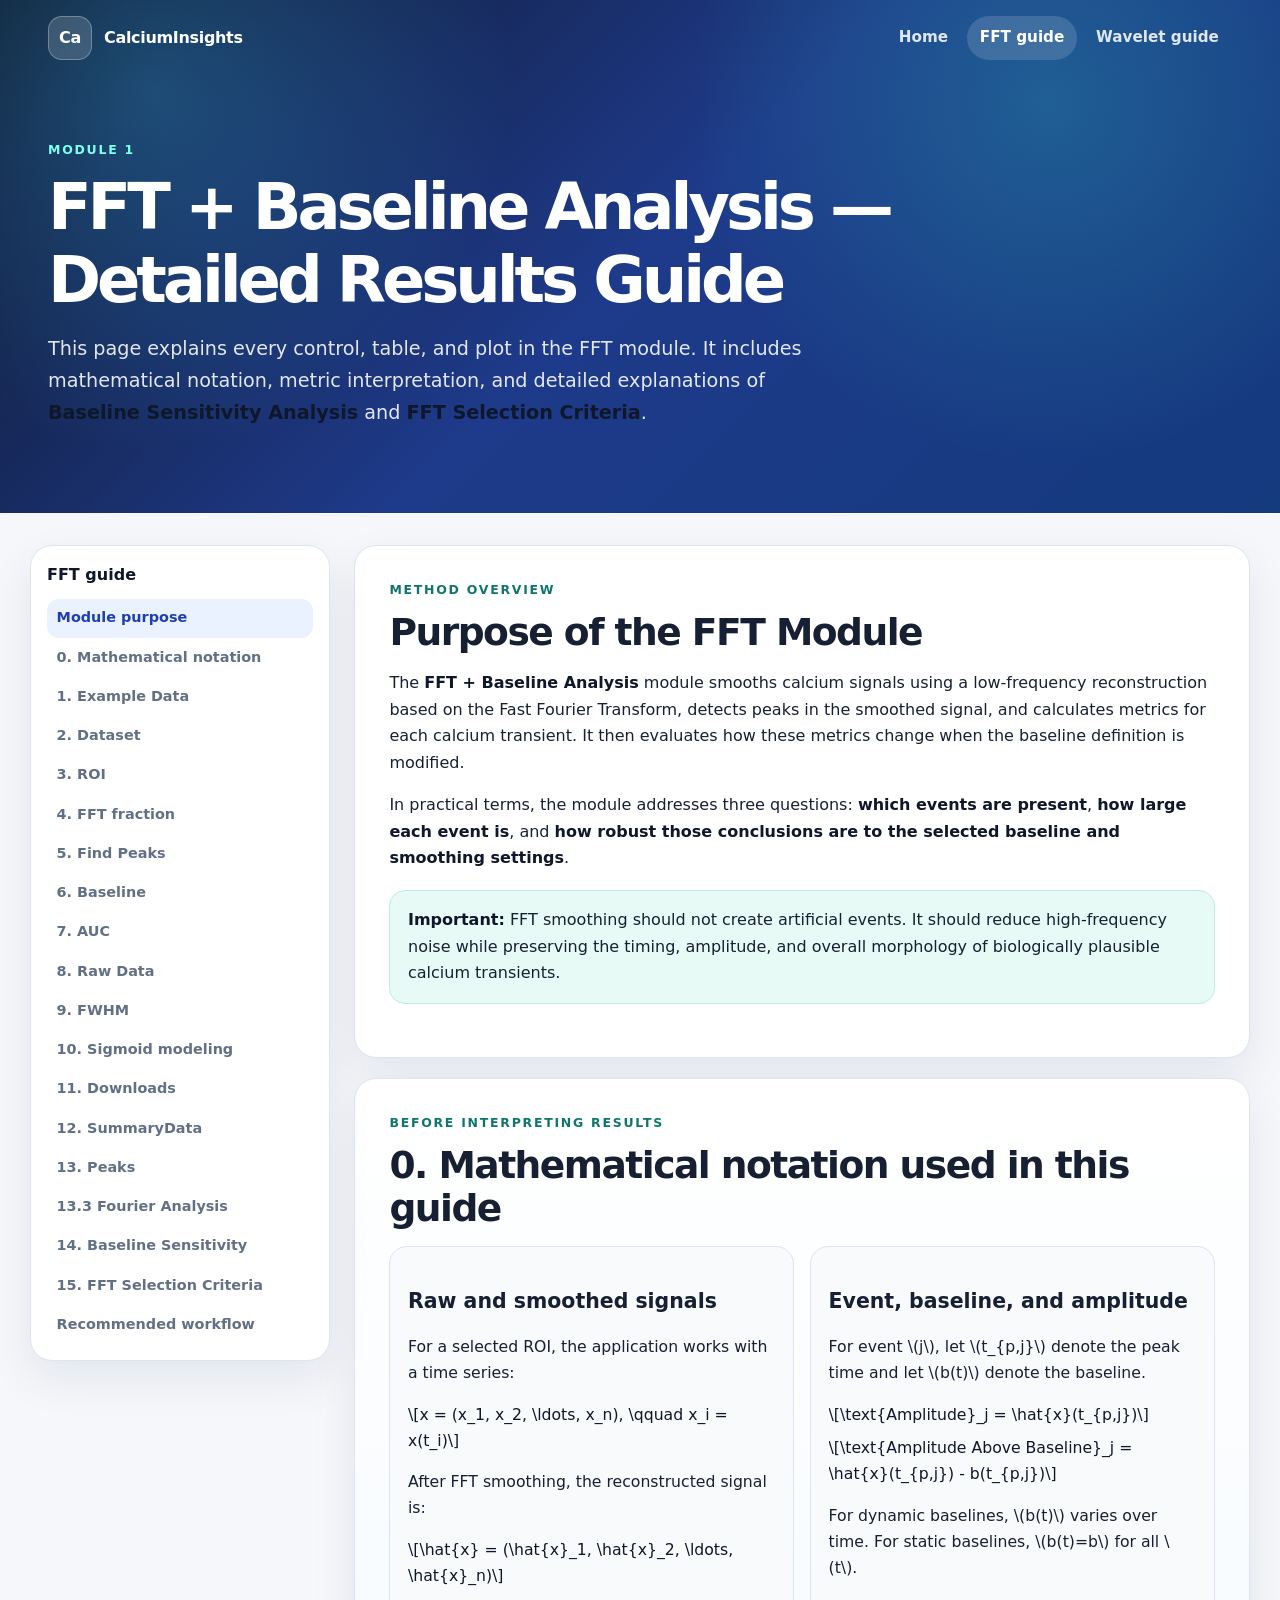
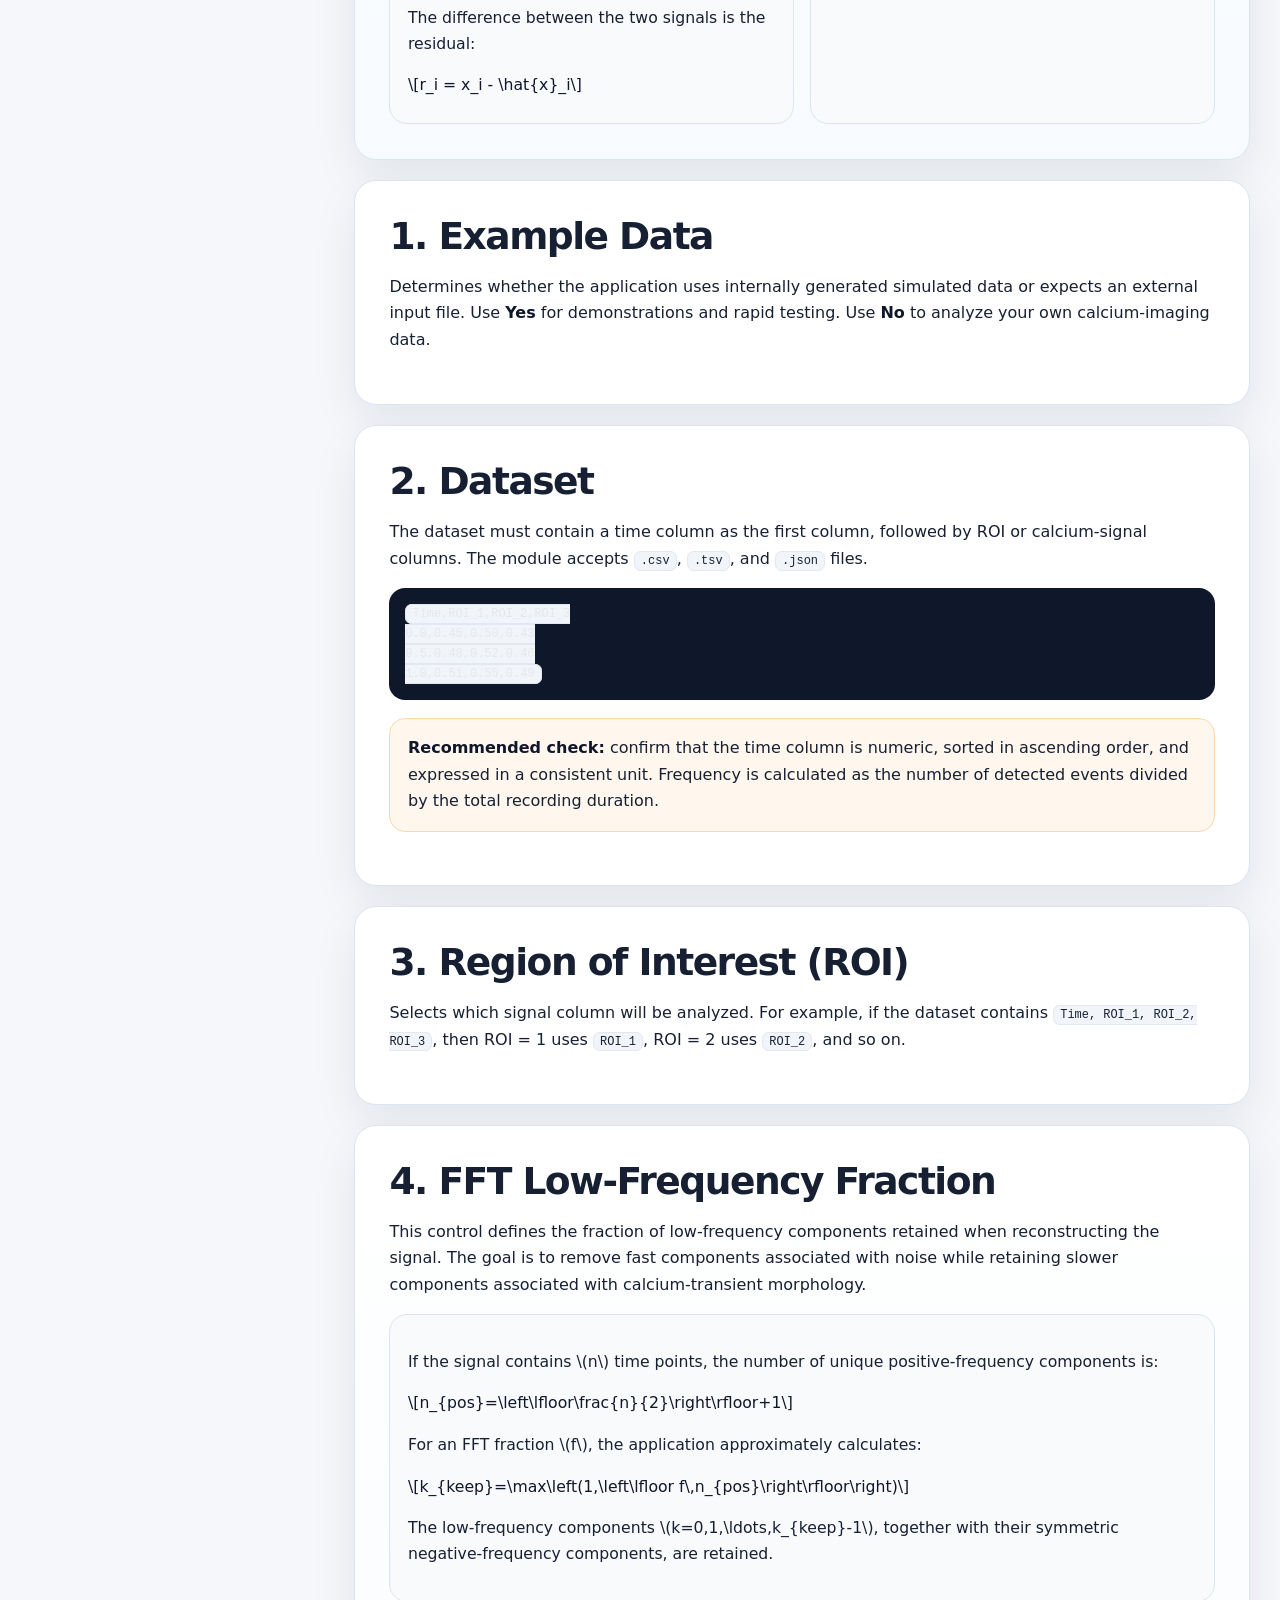
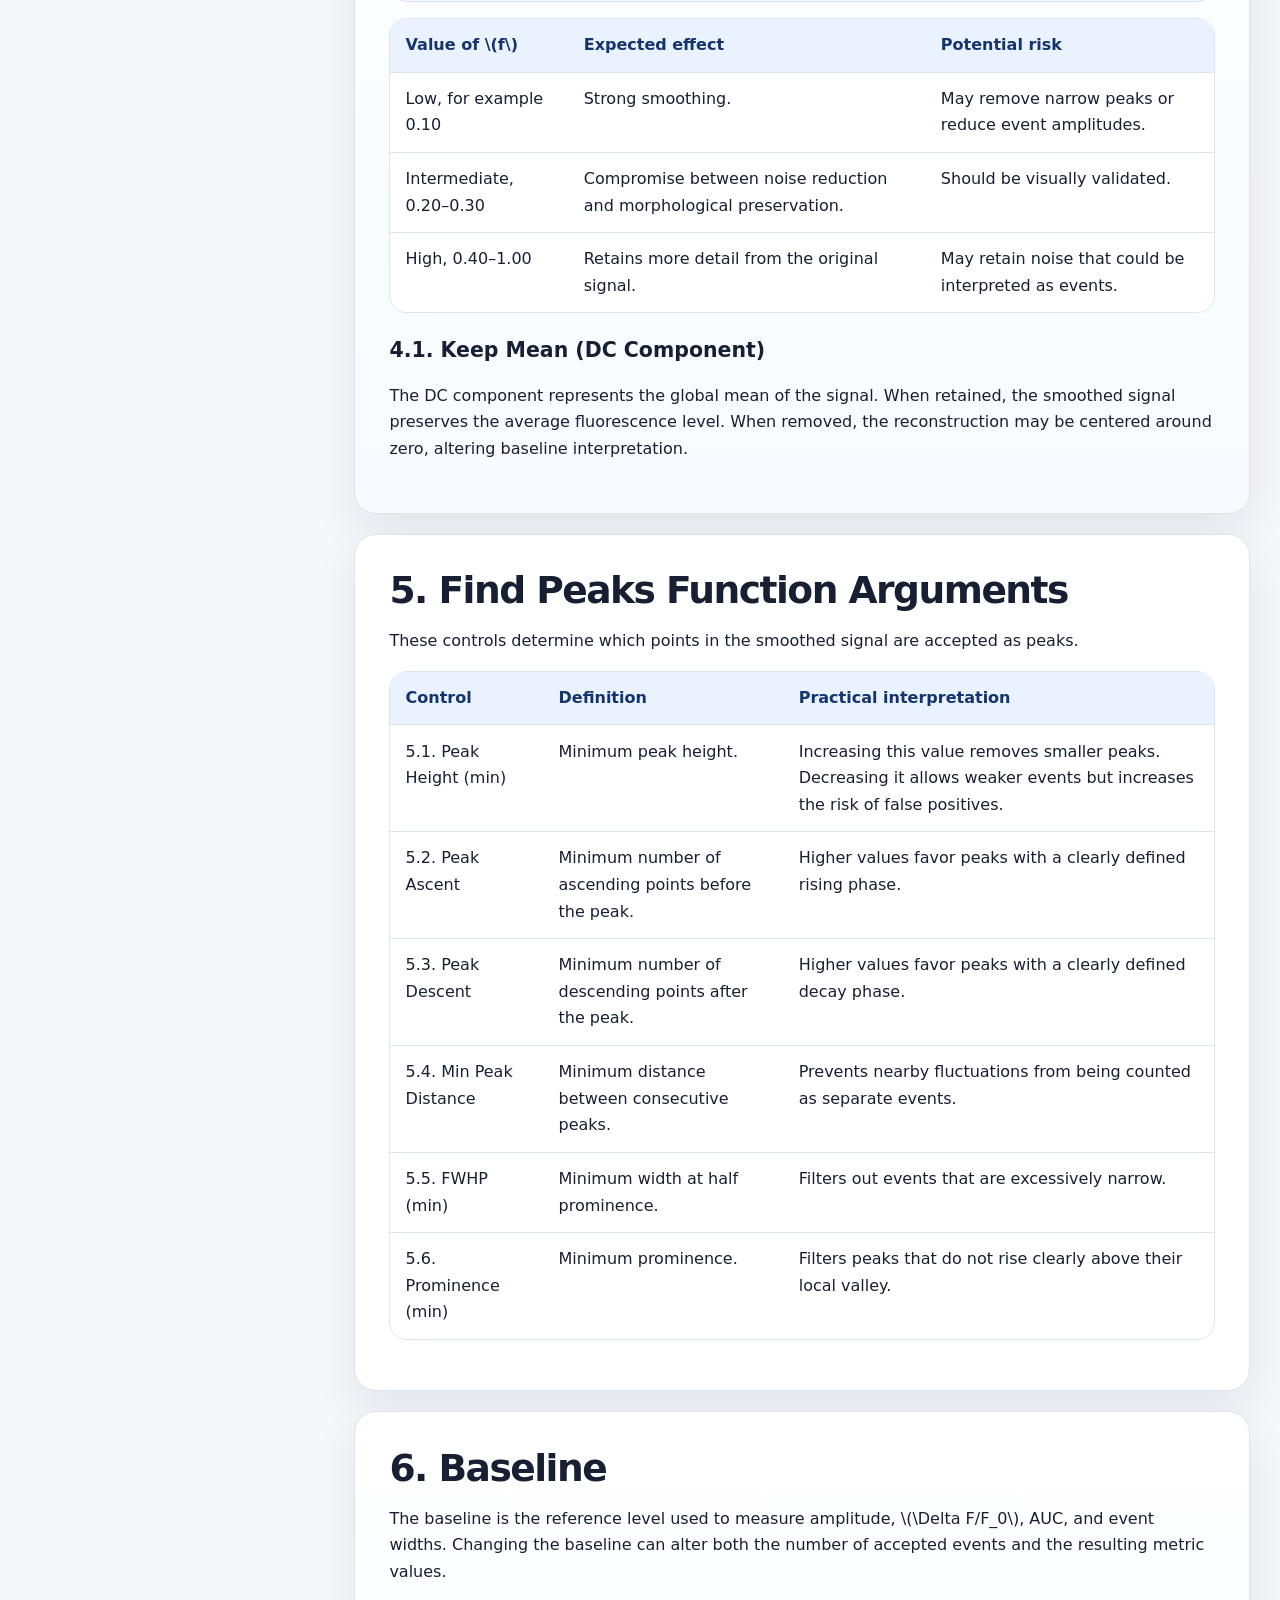
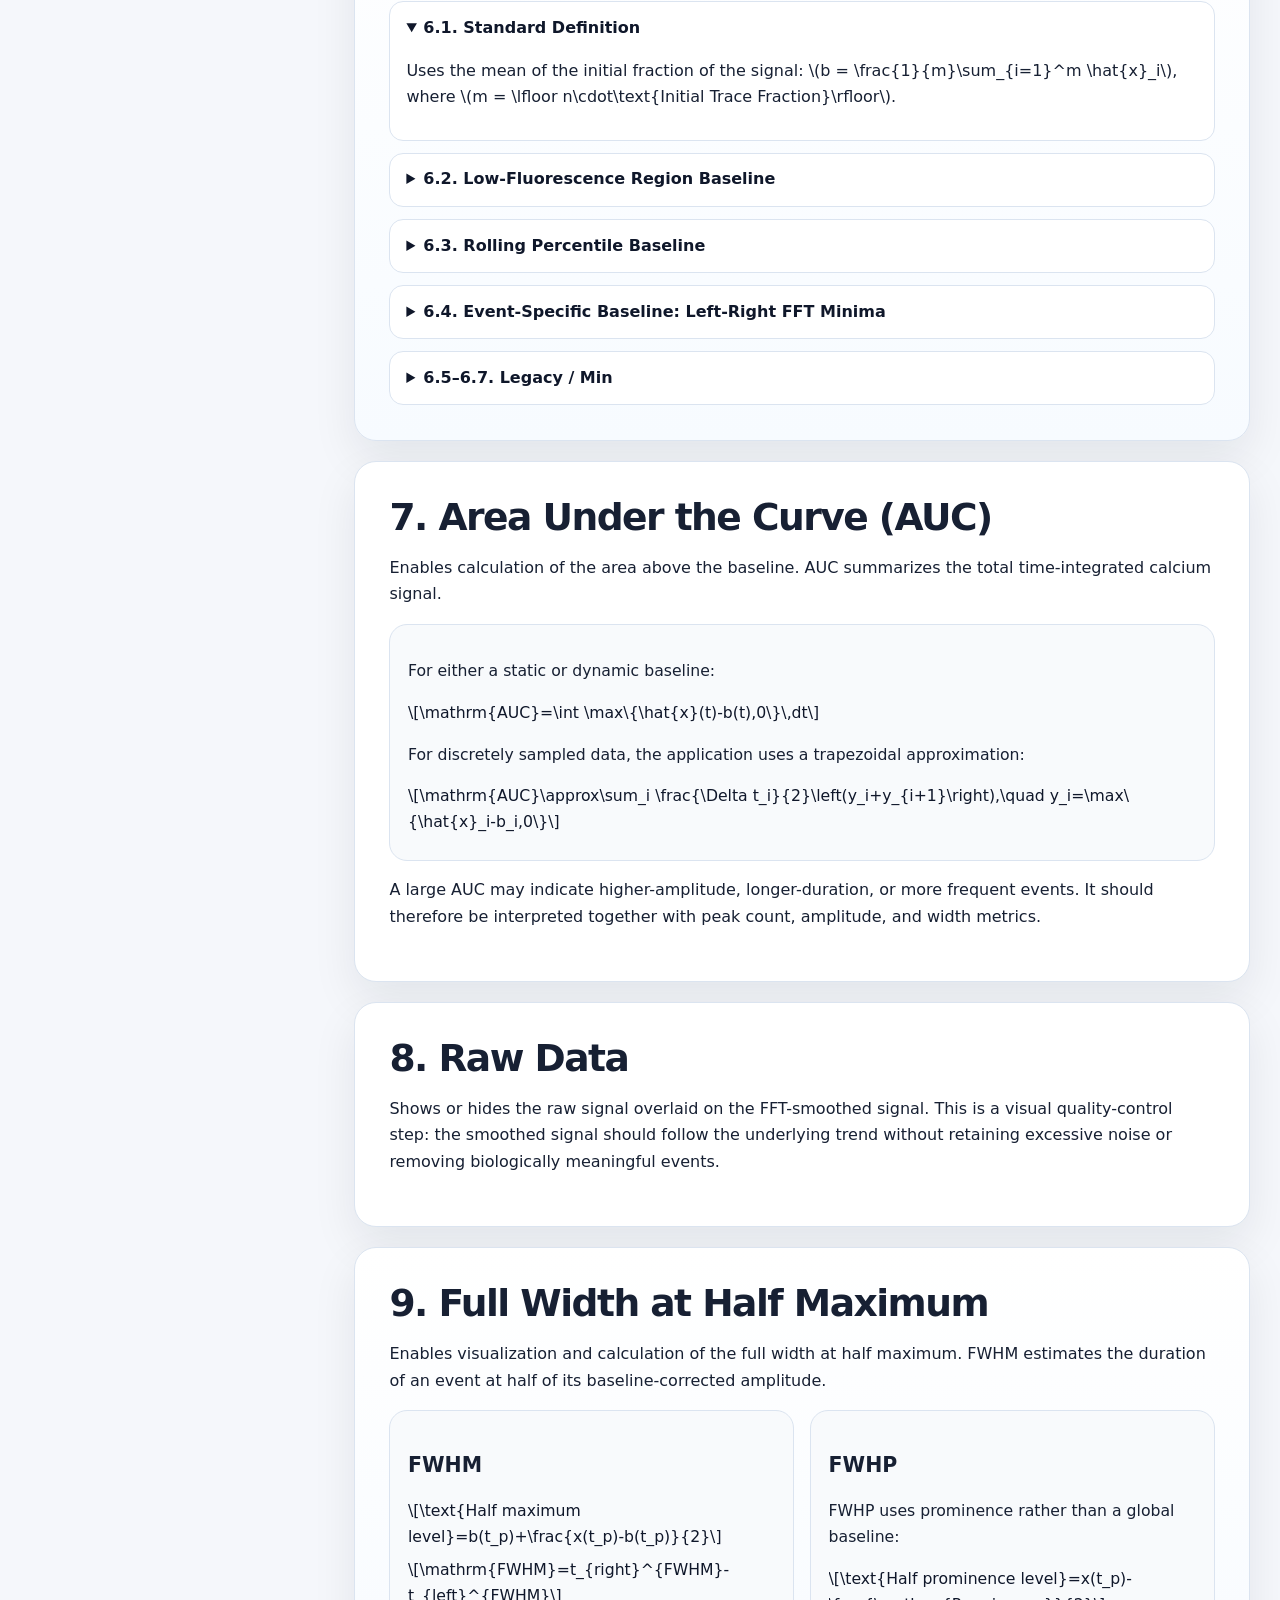
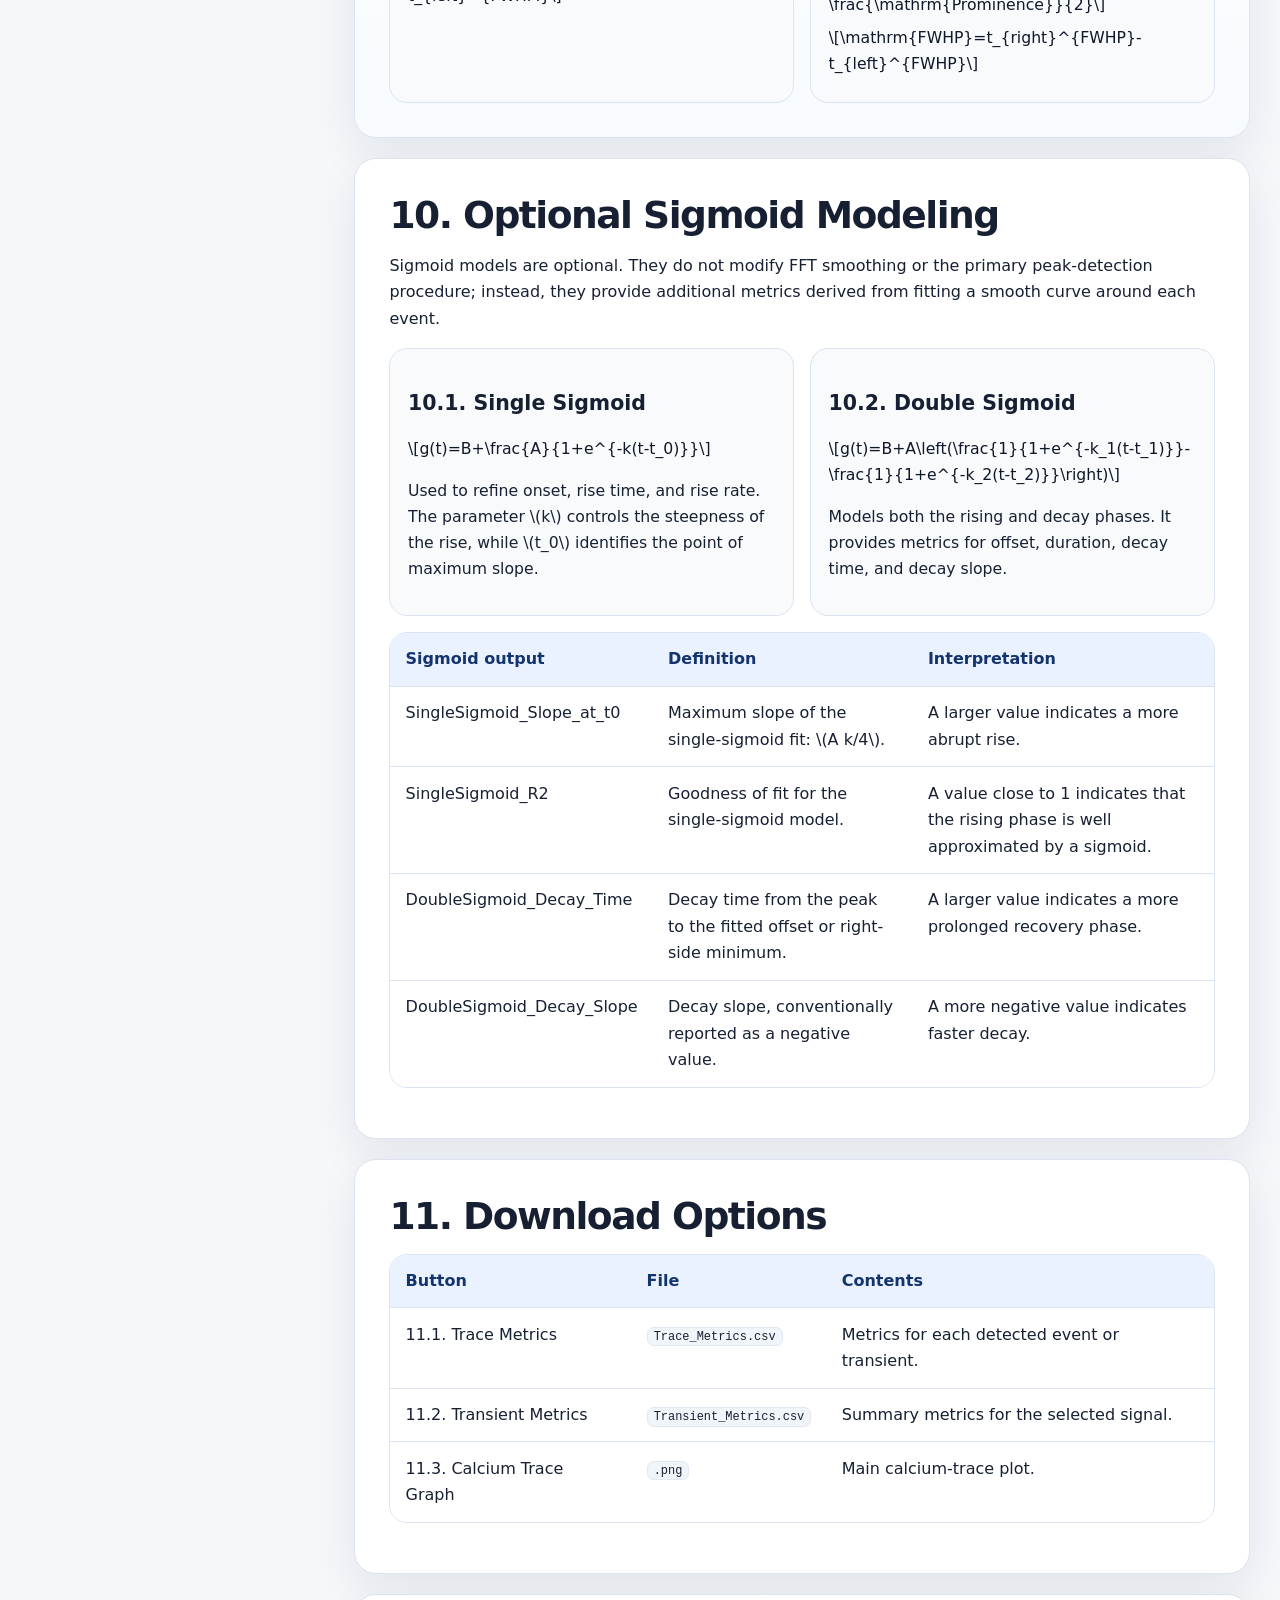
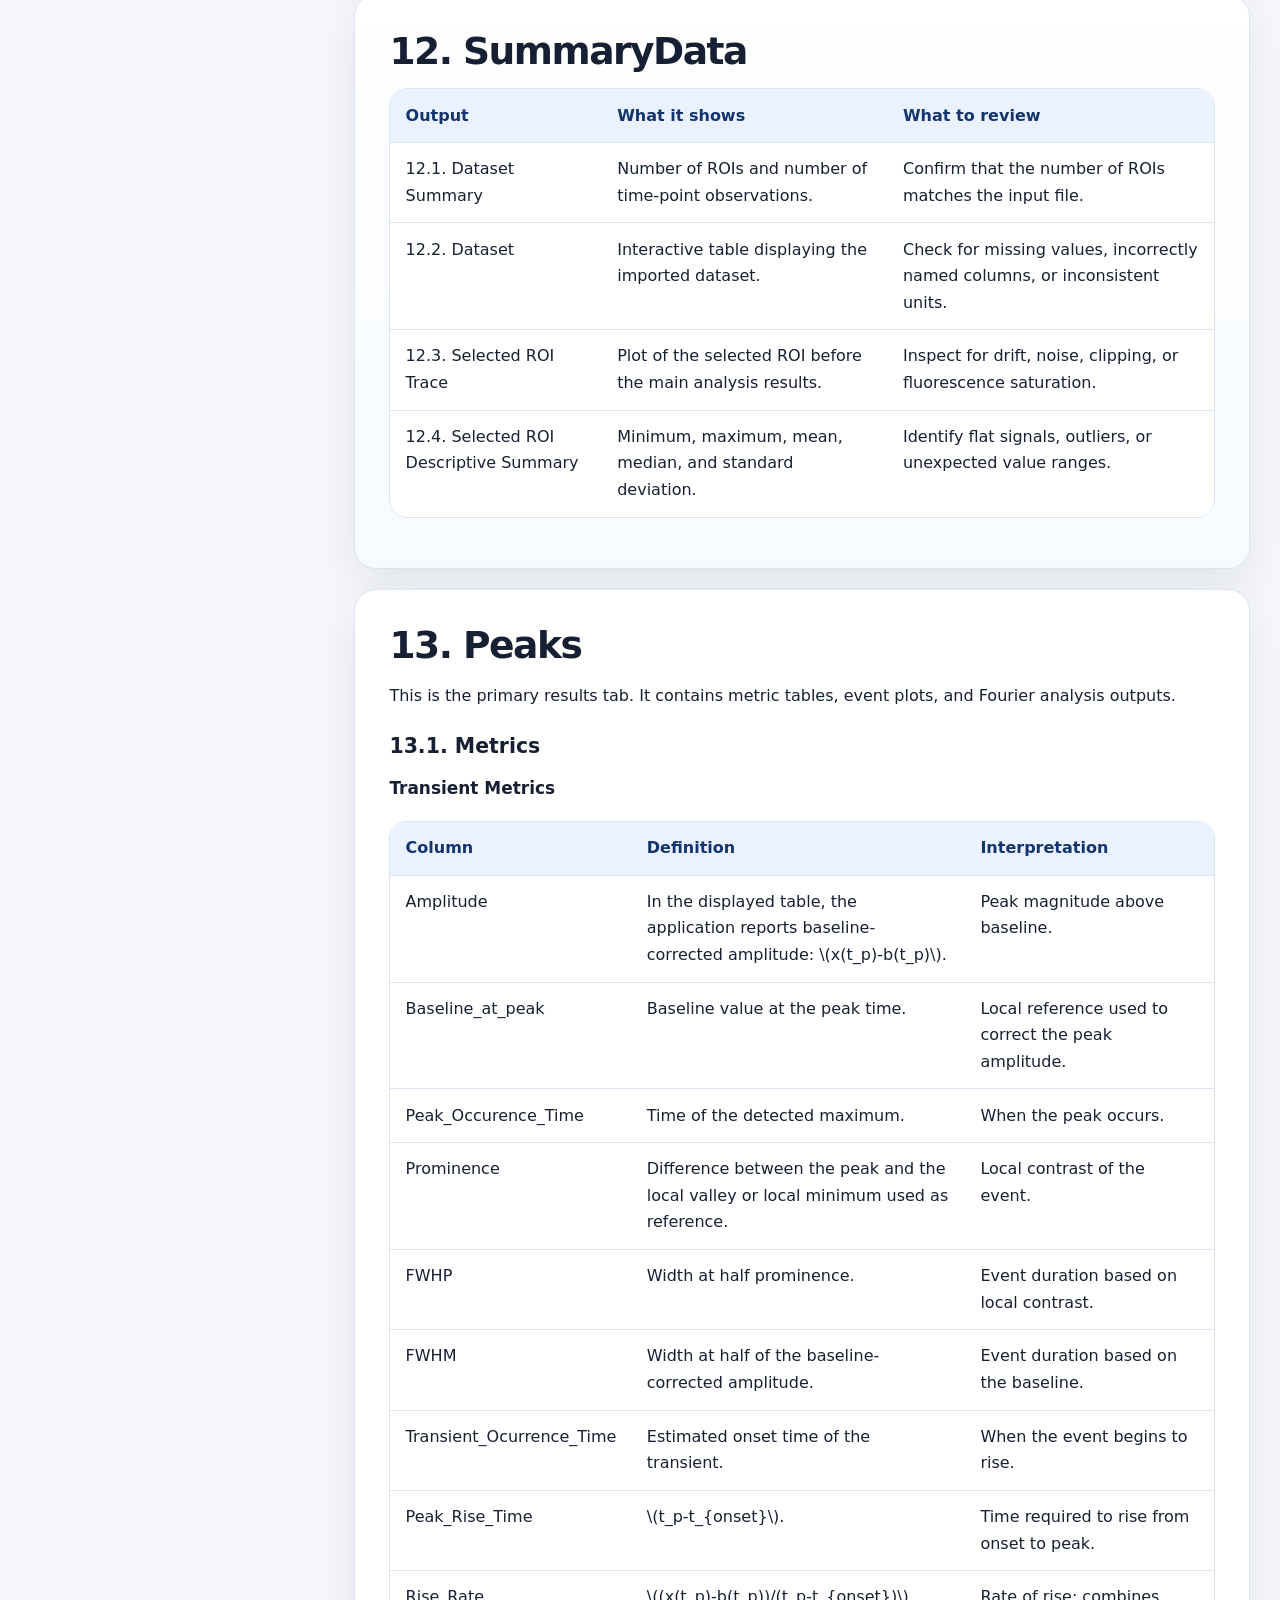
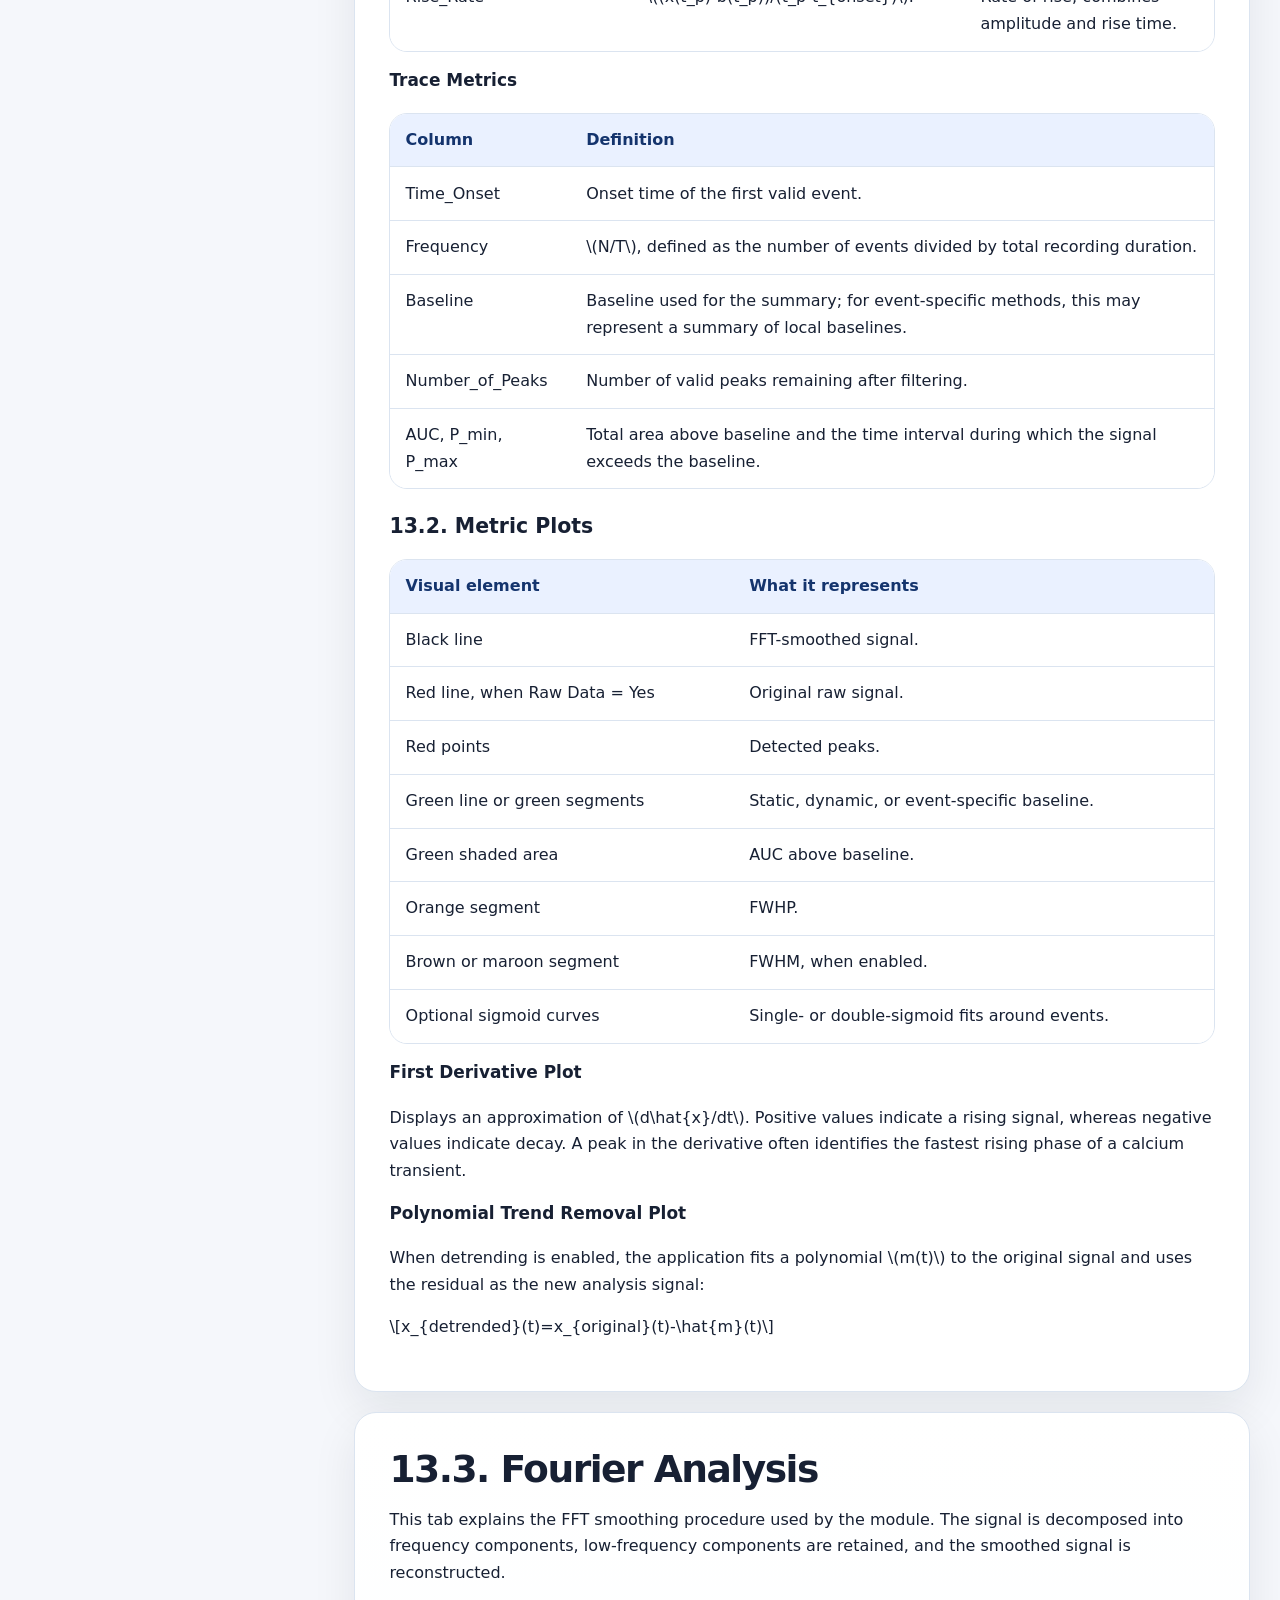
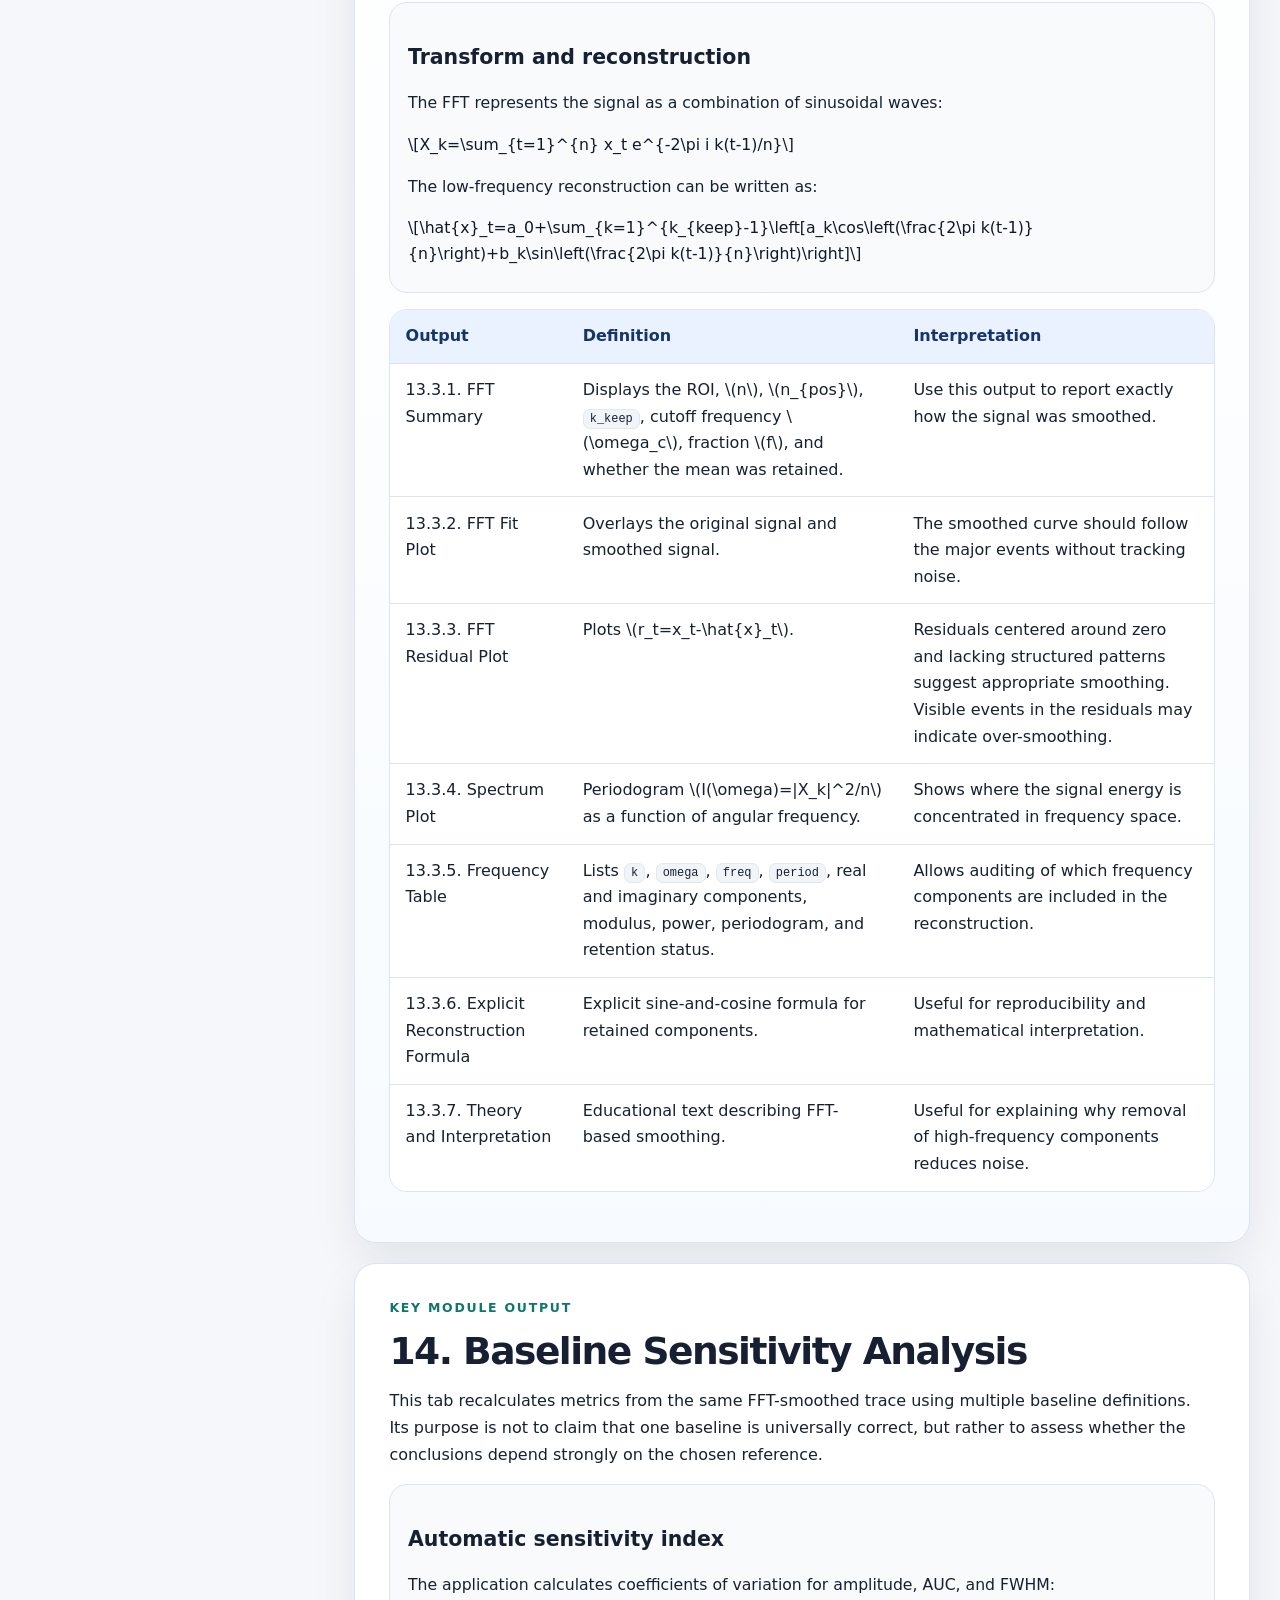
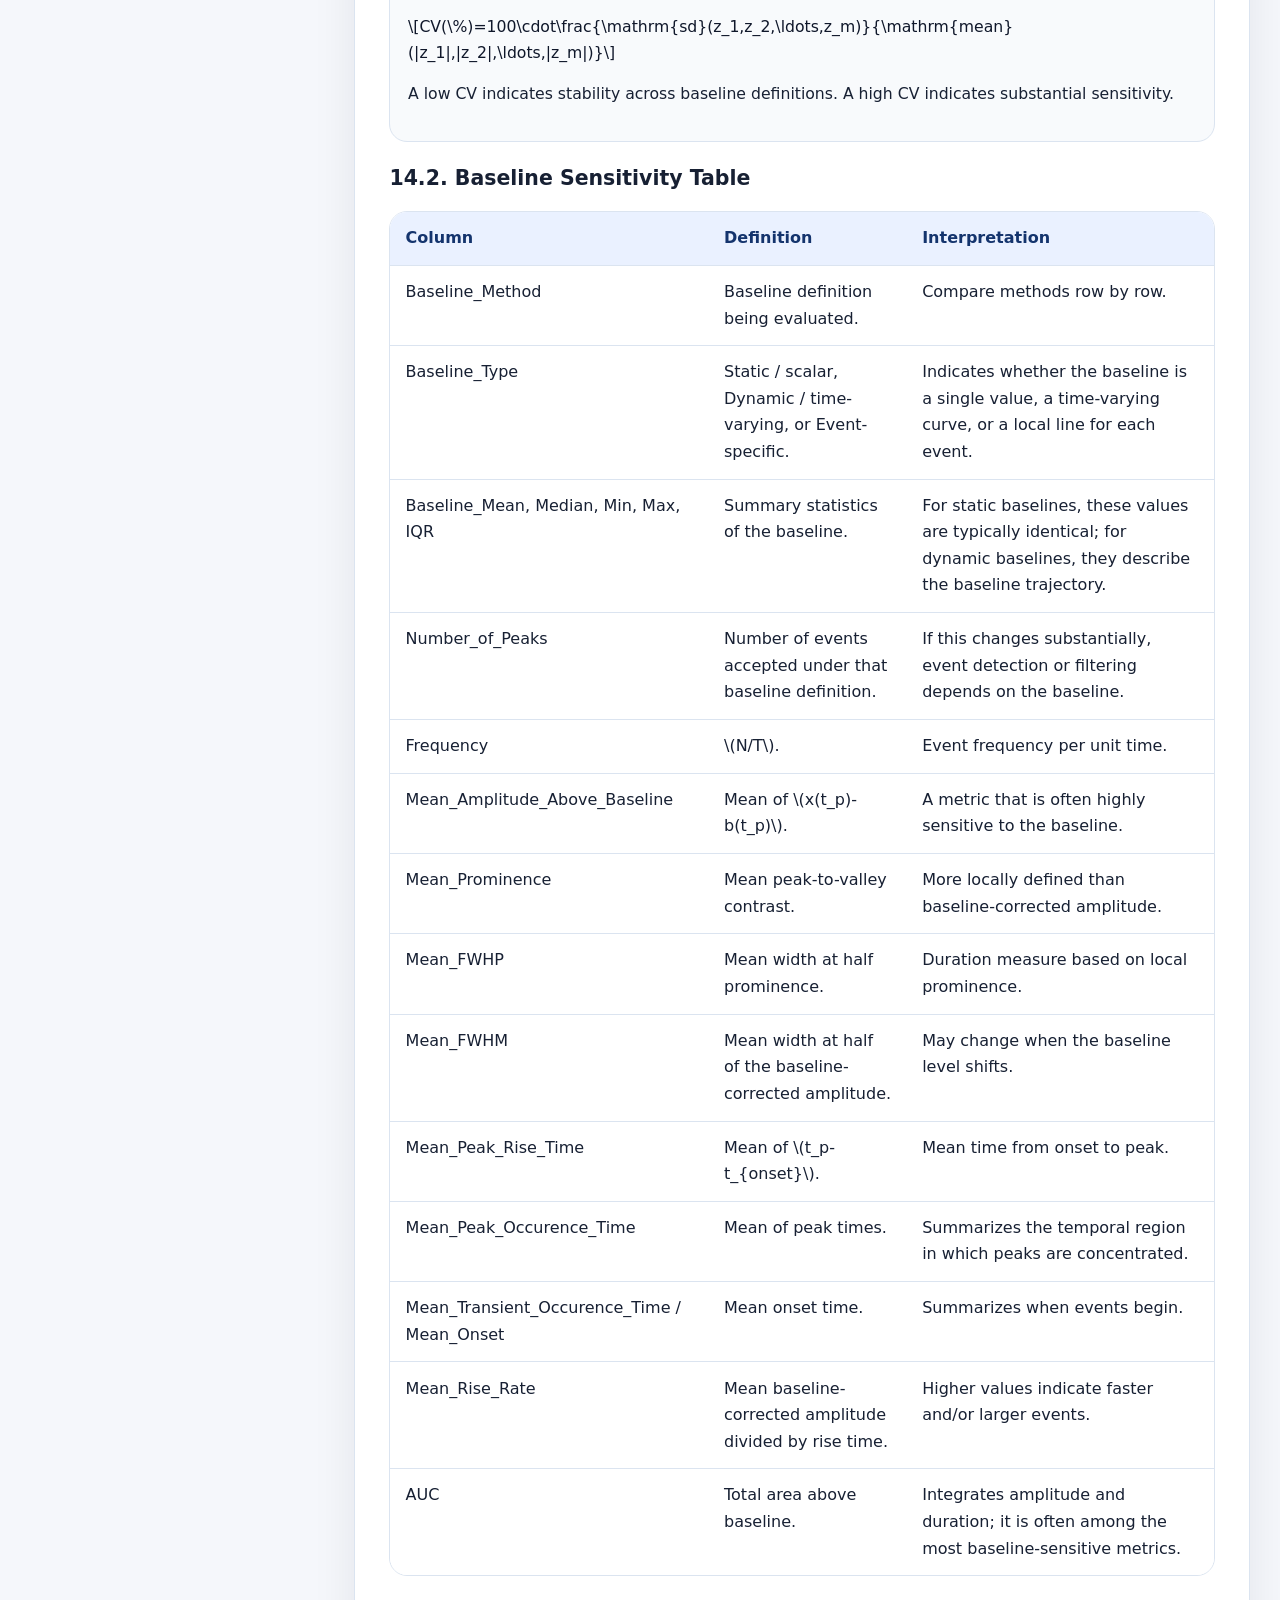
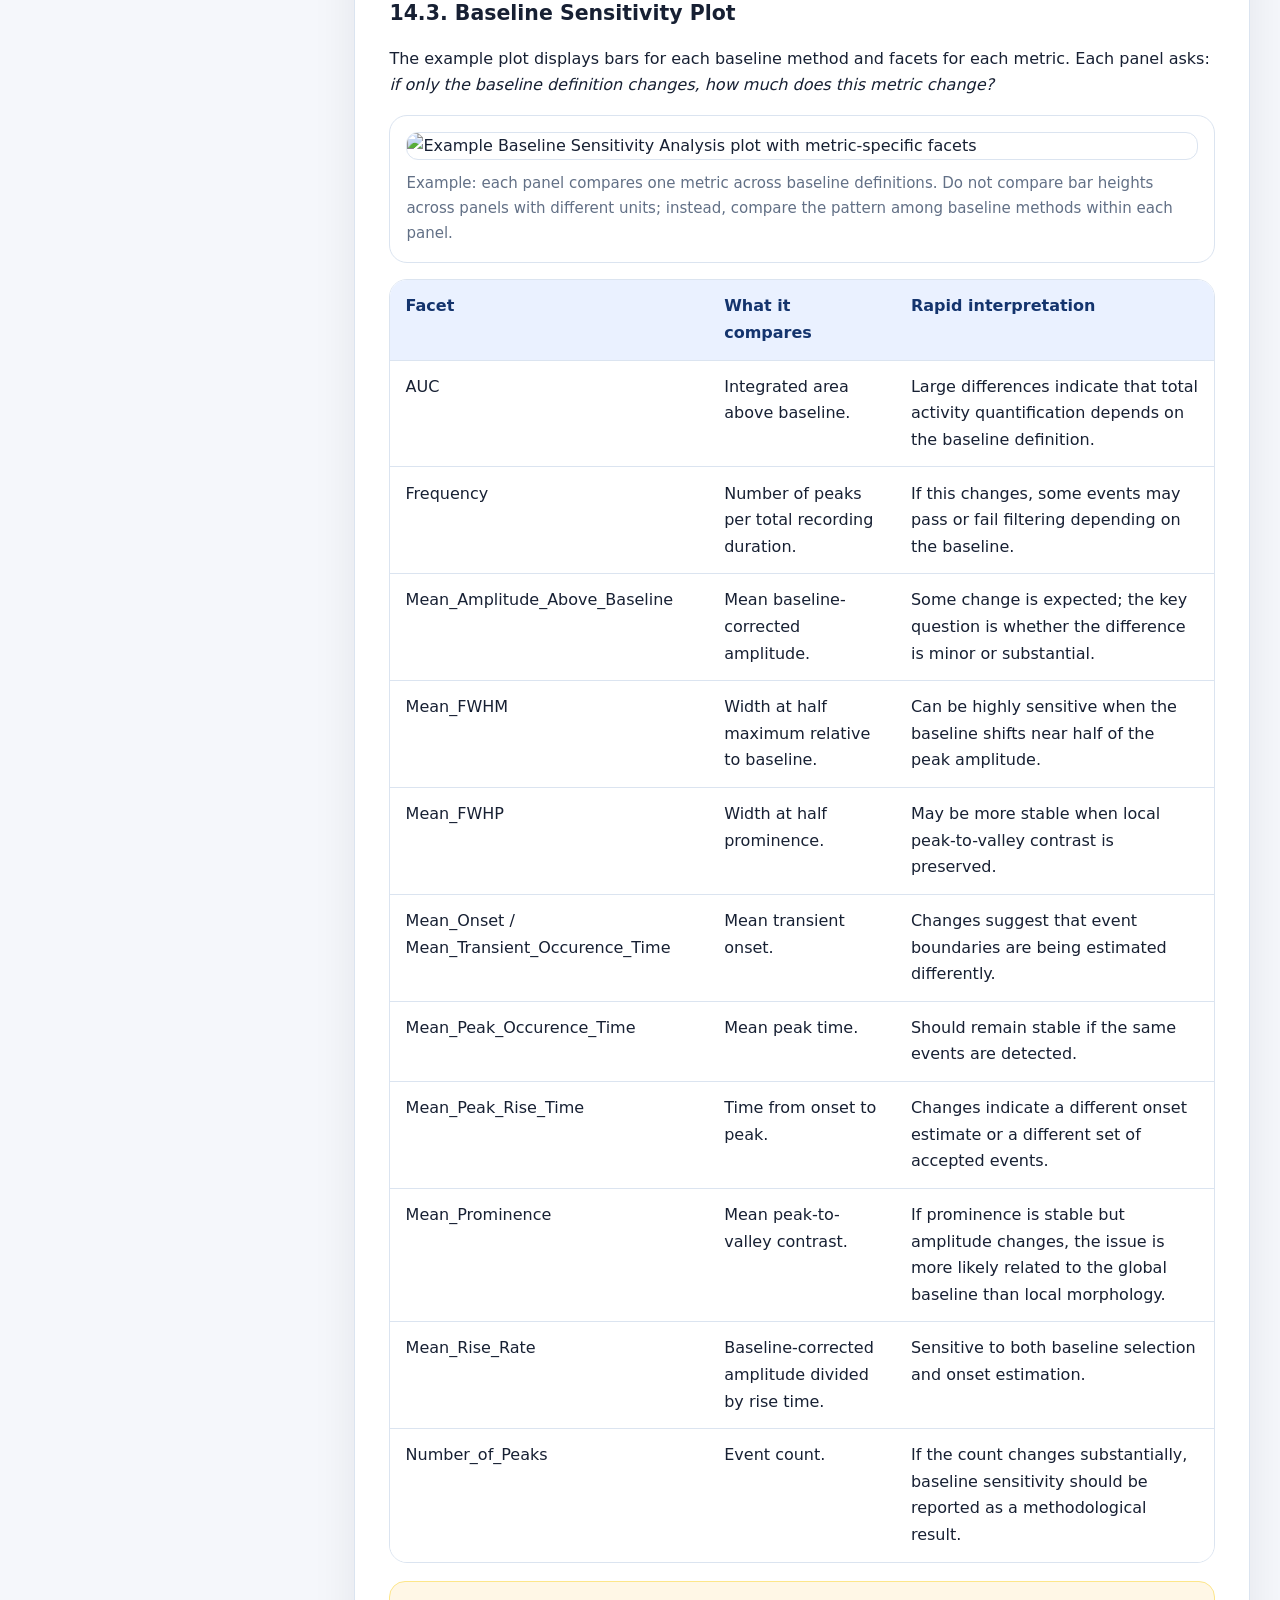
==== fft-guide-english-version.html @ 31cba05d "Add detailed user guides for CalciumInsights: FFT and Wavelet modules - Created index-english-versio" ====
<!DOCTYPE html>
<html lang="en">
<head>
  <meta charset="utf-8" />
  <meta name="viewport" content="width=device-width, initial-scale=1" />
  <title>FFT + Baseline Analysis | CalciumInsights</title>
  <meta name="description" content="Detailed guide to the FFT + Baseline Analysis module in CalciumInsights." />
  <link rel="stylesheet" href="style.css" />
  <script>
    window.MathJax = { tex: { inlineMath: [['\\(', '\\)'], ['$', '$']], displayMath: [['\\[', '\\]']] }, svg: { fontCache: 'global' } };
  </script>
  <script defer src="https://cdn.jsdelivr.net/npm/mathjax@3/es5/tex-svg.js"></script>
</head>
<body>
  <a class="skip-link" href="#main">Skip to content</a>

  <header class="guide-hero">
    <nav class="topbar" aria-label="Main navigation">
      <a class="brand" href="index.html" aria-label="CalciumInsights home">
        <span class="brand-mark">Ca</span>
        <span class="brand-name">CalciumInsights</span>
      </a>
      <button class="nav-toggle" type="button" aria-label="Open navigation" aria-expanded="false">☰</button>
      <ul class="nav-links">
        <li><a href="index.html">Home</a></li>
        <li><a href="fft-guide.html" aria-current="page">FFT guide</a></li>
        <li><a href="wavelet-guide.html">Wavelet guide</a></li>
      </ul>
    </nav>
    <div class="hero-content">
      <p class="eyebrow">Module 1</p>
      <h1>FFT + Baseline Analysis — Detailed Results Guide</h1>
      <p class="lead">
        This page explains every control, table, and plot in the FFT module. It includes mathematical notation, metric interpretation, and detailed explanations of <strong>Baseline Sensitivity Analysis</strong> and <strong>FFT Selection Criteria</strong>.
      </p>
    </div>
  </header>

  <main id="main" class="page-shell">
    <aside class="toc" aria-label="Table of contents">
      <strong>FFT guide</strong>
      <a href="#purpose">Module purpose</a>
      <a href="#notation">0. Mathematical notation</a>
      <a href="#s1">1. Example Data</a>
      <a href="#s2">2. Dataset</a>
      <a href="#s3">3. ROI</a>
      <a href="#s4">4. FFT fraction</a>
      <a href="#s5">5. Find Peaks</a>
      <a href="#s6">6. Baseline</a>
      <a href="#s7">7. AUC</a>
      <a href="#s8">8. Raw Data</a>
      <a href="#s9">9. FWHM</a>
      <a href="#s10">10. Sigmoid modeling</a>
      <a href="#s11">11. Downloads</a>
      <a href="#s12">12. SummaryData</a>
      <a href="#s13">13. Peaks</a>
      <a href="#s133">13.3 Fourier Analysis</a>
      <a href="#s14">14. Baseline Sensitivity</a>
      <a href="#s15">15. FFT Selection Criteria</a>
      <a href="#workflow">Recommended workflow</a>
    </aside>

    <div class="content">
      <section id="purpose" class="section">
        <div class="section-heading">
          <p class="eyebrow">Method overview</p>
          <h2>Purpose of the FFT Module</h2>
        </div>
        <p>
          The <strong>FFT + Baseline Analysis</strong> module smooths calcium signals using a low-frequency reconstruction based on the Fast Fourier Transform, detects peaks in the smoothed signal, and calculates metrics for each calcium transient. It then evaluates how these metrics change when the baseline definition is modified.
        </p>
        <p>
          In practical terms, the module addresses three questions: <strong>which events are present</strong>, <strong>how large each event is</strong>, and <strong>how robust those conclusions are to the selected baseline and smoothing settings</strong>.
        </p>
        <div class="info">
          <strong>Important:</strong> FFT smoothing should not create artificial events. It should reduce high-frequency noise while preserving the timing, amplitude, and overall morphology of biologically plausible calcium transients.
        </div>
      </section>

      <section id="notation" class="section soft">
        <div class="section-heading">
          <p class="eyebrow">Before interpreting results</p>
          <h2>0. Mathematical notation used in this guide</h2>
        </div>
        <div class="cards two">
          <article class="formula-card">
            <h3>Raw and smoothed signals</h3>
            <p>For a selected ROI, the application works with a time series:</p>
            <p class="math">\[x = (x_1, x_2, \ldots, x_n), \qquad x_i = x(t_i)\]</p>
            <p>After FFT smoothing, the reconstructed signal is:</p>
            <p class="math">\[\hat{x} = (\hat{x}_1, \hat{x}_2, \ldots, \hat{x}_n)\]</p>
            <p>The difference between the two signals is the residual:</p>
            <p class="math">\[r_i = x_i - \hat{x}_i\]</p>
          </article>
          <article class="formula-card">
            <h3>Event, baseline, and amplitude</h3>
            <p>For event \(j\), let \(t_{p,j}\) denote the peak time and let \(b(t)\) denote the baseline.</p>
            <p class="math">\[\text{Amplitude}_j = \hat{x}(t_{p,j})\]</p>
            <p class="math">\[\text{Amplitude Above Baseline}_j = \hat{x}(t_{p,j}) - b(t_{p,j})\]</p>
            <p>For dynamic baselines, \(b(t)\) varies over time. For static baselines, \(b(t)=b\) for all \(t\).</p>
          </article>
        </div>
      </section>

      <section id="s1" class="section">
        <h2>1. Example Data</h2>
        <p>
          Determines whether the application uses internally generated simulated data or expects an external input file. Use <strong>Yes</strong> for demonstrations and rapid testing. Use <strong>No</strong> to analyze your own calcium-imaging data.
        </p>
      </section>

      <section id="s2" class="section">
        <h2>2. Dataset</h2>
        <p>
          The dataset must contain a time column as the first column, followed by ROI or calcium-signal columns. The module accepts <code>.csv</code>, <code>.tsv</code>, and <code>.json</code> files.
        </p>
        <pre><code>Time,ROI_1,ROI_2,ROI_3
0.0,0.45,0.50,0.43
0.5,0.48,0.52,0.46
1.0,0.51,0.55,0.49</code></pre>
        <div class="warning">
          <strong>Recommended check:</strong> confirm that the time column is numeric, sorted in ascending order, and expressed in a consistent unit. Frequency is calculated as the number of detected events divided by the total recording duration.
        </div>
      </section>

      <section id="s3" class="section">
        <h2>3. Region of Interest (ROI)</h2>
        <p>
          Selects which signal column will be analyzed. For example, if the dataset contains <code>Time, ROI_1, ROI_2, ROI_3</code>, then ROI = 1 uses <code>ROI_1</code>, ROI = 2 uses <code>ROI_2</code>, and so on.
        </p>
      </section>

      <section id="s4" class="section soft">
        <h2>4. FFT Low-Frequency Fraction</h2>
        <p>
          This control defines the fraction of low-frequency components retained when reconstructing the signal. The goal is to remove fast components associated with noise while retaining slower components associated with calcium-transient morphology.
        </p>
        <div class="formula-card">
          <p>If the signal contains \(n\) time points, the number of unique positive-frequency components is:</p>
          <p class="math">\[n_{pos}=\left\lfloor\frac{n}{2}\right\rfloor+1\]</p>
          <p>For an FFT fraction \(f\), the application approximately calculates:</p>
          <p class="math">\[k_{keep}=\max\left(1,\left\lfloor f\,n_{pos}\right\rfloor\right)\]</p>
          <p>The low-frequency components \(k=0,1,\ldots,k_{keep}-1\), together with their symmetric negative-frequency components, are retained.</p>
        </div>
        <div class="table-wrap small-table">
          <table>
            <thead><tr><th>Value of \(f\)</th><th>Expected effect</th><th>Potential risk</th></tr></thead>
            <tbody>
              <tr><td>Low, for example 0.10</td><td>Strong smoothing.</td><td>May remove narrow peaks or reduce event amplitudes.</td></tr>
              <tr><td>Intermediate, 0.20–0.30</td><td>Compromise between noise reduction and morphological preservation.</td><td>Should be visually validated.</td></tr>
              <tr><td>High, 0.40–1.00</td><td>Retains more detail from the original signal.</td><td>May retain noise that could be interpreted as events.</td></tr>
            </tbody>
          </table>
        </div>
        <h3>4.1. Keep Mean (DC Component)</h3>
        <p>
          The DC component represents the global mean of the signal. When retained, the smoothed signal preserves the average fluorescence level. When removed, the reconstruction may be centered around zero, altering baseline interpretation.
        </p>
      </section>

      <section id="s5" class="section">
        <h2>5. Find Peaks Function Arguments</h2>
        <p>These controls determine which points in the smoothed signal are accepted as peaks.</p>
        <div class="table-wrap">
          <table>
            <thead><tr><th>Control</th><th>Definition</th><th>Practical interpretation</th></tr></thead>
            <tbody>
              <tr><td>5.1. Peak Height (min)</td><td>Minimum peak height.</td><td>Increasing this value removes smaller peaks. Decreasing it allows weaker events but increases the risk of false positives.</td></tr>
              <tr><td>5.2. Peak Ascent</td><td>Minimum number of ascending points before the peak.</td><td>Higher values favor peaks with a clearly defined rising phase.</td></tr>
              <tr><td>5.3. Peak Descent</td><td>Minimum number of descending points after the peak.</td><td>Higher values favor peaks with a clearly defined decay phase.</td></tr>
              <tr><td>5.4. Min Peak Distance</td><td>Minimum distance between consecutive peaks.</td><td>Prevents nearby fluctuations from being counted as separate events.</td></tr>
              <tr><td>5.5. FWHP (min)</td><td>Minimum width at half prominence.</td><td>Filters out events that are excessively narrow.</td></tr>
              <tr><td>5.6. Prominence (min)</td><td>Minimum prominence.</td><td>Filters peaks that do not rise clearly above their local valley.</td></tr>
            </tbody>
          </table>
        </div>
      </section>

      <section id="s6" class="section soft">
        <h2>6. Baseline</h2>
        <p>
          The baseline is the reference level used to measure amplitude, \(\Delta F/F_0\), AUC, and event widths. Changing the baseline can alter both the number of accepted events and the resulting metric values.
        </p>
        <div class="details-grid">
          <details open><summary>6.1. Standard Definition</summary><p>Uses the mean of the initial fraction of the signal: \(b = \frac{1}{m}\sum_{i=1}^m \hat{x}_i\), where \(m = \lfloor n\cdot\text{Initial Trace Fraction}\rfloor\).</p></details>
          <details><summary>6.2. Low-Fluorescence Region Baseline</summary><p>Sorts the signal values and calculates the baseline from the lower fraction of the distribution. This is useful for approximating a resting level when a stable initial interval is not available.</p></details>
          <details><summary>6.3. Rolling Percentile Baseline</summary><p>For each time point \(t\), a local window is defined and a low percentile is calculated. This produces a dynamic baseline \(b(t)\), which is useful when the signal exhibits slow drift.</p></details>
          <details><summary>6.4. Event-Specific Baseline: Left-Right FFT Minima</summary><p>For each event, the application identifies one local minimum before the peak and one after the peak in the smoothed signal. The line connecting these minima defines a local baseline for that event.</p></details>
          <details><summary>6.5–6.7. Legacy / Min</summary><p><code>Median signal</code>, <code>Mean signal</code>, and <code>Min</code> are simple global reference values. They are useful for comparison but may be sensitive to transients, noise, or baseline drift.</p></details>
        </div>
      </section>

      <section id="s7" class="section">
        <h2>7. Area Under the Curve (AUC)</h2>
        <p>
          Enables calculation of the area above the baseline. AUC summarizes the total time-integrated calcium signal.
        </p>
        <div class="formula-card">
          <p>For either a static or dynamic baseline:</p>
          <p class="math">\[\mathrm{AUC}=\int \max\{\hat{x}(t)-b(t),0\}\,dt\]</p>
          <p>For discretely sampled data, the application uses a trapezoidal approximation:</p>
          <p class="math">\[\mathrm{AUC}\approx\sum_i \frac{\Delta t_i}{2}\left(y_i+y_{i+1}\right),\quad y_i=\max\{\hat{x}_i-b_i,0\}\]</p>
        </div>
        <p>
          A large AUC may indicate higher-amplitude, longer-duration, or more frequent events. It should therefore be interpreted together with peak count, amplitude, and width metrics.
        </p>
      </section>

      <section id="s8" class="section">
        <h2>8. Raw Data</h2>
        <p>
          Shows or hides the raw signal overlaid on the FFT-smoothed signal. This is a visual quality-control step: the smoothed signal should follow the underlying trend without retaining excessive noise or removing biologically meaningful events.
        </p>
      </section>

      <section id="s9" class="section soft">
        <h2>9. Full Width at Half Maximum</h2>
        <p>
          Enables visualization and calculation of the full width at half maximum. FWHM estimates the duration of an event at half of its baseline-corrected amplitude.
        </p>
        <div class="cards two">
          <article class="formula-card">
            <h3>FWHM</h3>
            <p class="math">\[\text{Half maximum level}=b(t_p)+\frac{x(t_p)-b(t_p)}{2}\]</p>
            <p class="math">\[\mathrm{FWHM}=t_{right}^{FWHM}-t_{left}^{FWHM}\]</p>
          </article>
          <article class="formula-card">
            <h3>FWHP</h3>
            <p>FWHP uses prominence rather than a global baseline:</p>
            <p class="math">\[\text{Half prominence level}=x(t_p)-\frac{\mathrm{Prominence}}{2}\]</p>
            <p class="math">\[\mathrm{FWHP}=t_{right}^{FWHP}-t_{left}^{FWHP}\]</p>
          </article>
        </div>
      </section>

      <section id="s10" class="section">
        <h2>10. Optional Sigmoid Modeling</h2>
        <p>
          Sigmoid models are optional. They do not modify FFT smoothing or the primary peak-detection procedure; instead, they provide additional metrics derived from fitting a smooth curve around each event.
        </p>
        <div class="cards two">
          <article class="formula-card">
            <h3>10.1. Single Sigmoid</h3>
            <p class="math">\[g(t)=B+\frac{A}{1+e^{-k(t-t_0)}}\]</p>
            <p>Used to refine onset, rise time, and rise rate. The parameter \(k\) controls the steepness of the rise, while \(t_0\) identifies the point of maximum slope.</p>
          </article>
          <article class="formula-card">
            <h3>10.2. Double Sigmoid</h3>
            <p class="math">\[g(t)=B+A\left(\frac{1}{1+e^{-k_1(t-t_1)}}-\frac{1}{1+e^{-k_2(t-t_2)}}\right)\]</p>
            <p>Models both the rising and decay phases. It provides metrics for offset, duration, decay time, and decay slope.</p>
          </article>
        </div>
        <div class="table-wrap">
          <table>
            <thead><tr><th>Sigmoid output</th><th>Definition</th><th>Interpretation</th></tr></thead>
            <tbody>
              <tr><td>SingleSigmoid_Slope_at_t0</td><td>Maximum slope of the single-sigmoid fit: \(A k/4\).</td><td>A larger value indicates a more abrupt rise.</td></tr>
              <tr><td>SingleSigmoid_R2</td><td>Goodness of fit for the single-sigmoid model.</td><td>A value close to 1 indicates that the rising phase is well approximated by a sigmoid.</td></tr>
              <tr><td>DoubleSigmoid_Decay_Time</td><td>Decay time from the peak to the fitted offset or right-side minimum.</td><td>A larger value indicates a more prolonged recovery phase.</td></tr>
              <tr><td>DoubleSigmoid_Decay_Slope</td><td>Decay slope, conventionally reported as a negative value.</td><td>A more negative value indicates faster decay.</td></tr>
            </tbody>
          </table>
        </div>
      </section>

      <section id="s11" class="section">
        <h2>11. Download Options</h2>
        <div class="table-wrap small-table">
          <table>
            <thead><tr><th>Button</th><th>File</th><th>Contents</th></tr></thead>
            <tbody>
              <tr><td>11.1. Trace Metrics</td><td><code>Trace_Metrics.csv</code></td><td>Metrics for each detected event or transient.</td></tr>
              <tr><td>11.2. Transient Metrics</td><td><code>Transient_Metrics.csv</code></td><td>Summary metrics for the selected signal.</td></tr>
              <tr><td>11.3. Calcium Trace Graph</td><td><code>.png</code></td><td>Main calcium-trace plot.</td></tr>
            </tbody>
          </table>
        </div>
      </section>

      <section id="s12" class="section soft">
        <h2>12. SummaryData</h2>
        <div class="table-wrap">
          <table>
            <thead><tr><th>Output</th><th>What it shows</th><th>What to review</th></tr></thead>
            <tbody>
              <tr><td>12.1. Dataset Summary</td><td>Number of ROIs and number of time-point observations.</td><td>Confirm that the number of ROIs matches the input file.</td></tr>
              <tr><td>12.2. Dataset</td><td>Interactive table displaying the imported dataset.</td><td>Check for missing values, incorrectly named columns, or inconsistent units.</td></tr>
              <tr><td>12.3. Selected ROI Trace</td><td>Plot of the selected ROI before the main analysis results.</td><td>Inspect for drift, noise, clipping, or fluorescence saturation.</td></tr>
              <tr><td>12.4. Selected ROI Descriptive Summary</td><td>Minimum, maximum, mean, median, and standard deviation.</td><td>Identify flat signals, outliers, or unexpected value ranges.</td></tr>
            </tbody>
          </table>
        </div>
      </section>

      <section id="s13" class="section">
        <h2>13. Peaks</h2>
        <p>
          This is the primary results tab. It contains metric tables, event plots, and Fourier analysis outputs.
        </p>
        <h3>13.1. Metrics</h3>
        <h4>Transient Metrics</h4>
        <div class="table-wrap">
          <table>
            <thead><tr><th>Column</th><th>Definition</th><th>Interpretation</th></tr></thead>
            <tbody>
              <tr><td>Amplitude</td><td>In the displayed table, the application reports baseline-corrected amplitude: \(x(t_p)-b(t_p)\).</td><td>Peak magnitude above baseline.</td></tr>
              <tr><td>Baseline_at_peak</td><td>Baseline value at the peak time.</td><td>Local reference used to correct the peak amplitude.</td></tr>
              <tr><td>Peak_Occurence_Time</td><td>Time of the detected maximum.</td><td>When the peak occurs.</td></tr>
              <tr><td>Prominence</td><td>Difference between the peak and the local valley or local minimum used as reference.</td><td>Local contrast of the event.</td></tr>
              <tr><td>FWHP</td><td>Width at half prominence.</td><td>Event duration based on local contrast.</td></tr>
              <tr><td>FWHM</td><td>Width at half of the baseline-corrected amplitude.</td><td>Event duration based on the baseline.</td></tr>
              <tr><td>Transient_Ocurrence_Time</td><td>Estimated onset time of the transient.</td><td>When the event begins to rise.</td></tr>
              <tr><td>Peak_Rise_Time</td><td>\(t_p-t_{onset}\).</td><td>Time required to rise from onset to peak.</td></tr>
              <tr><td>Rise_Rate</td><td>\((x(t_p)-b(t_p))/(t_p-t_{onset})\).</td><td>Rate of rise; combines amplitude and rise time.</td></tr>
            </tbody>
          </table>
        </div>

        <h4>Trace Metrics</h4>
        <div class="table-wrap small-table">
          <table>
            <thead><tr><th>Column</th><th>Definition</th></tr></thead>
            <tbody>
              <tr><td>Time_Onset</td><td>Onset time of the first valid event.</td></tr>
              <tr><td>Frequency</td><td>\(N/T\), defined as the number of events divided by total recording duration.</td></tr>
              <tr><td>Baseline</td><td>Baseline used for the summary; for event-specific methods, this may represent a summary of local baselines.</td></tr>
              <tr><td>Number_of_Peaks</td><td>Number of valid peaks remaining after filtering.</td></tr>
              <tr><td>AUC, P_min, P_max</td><td>Total area above baseline and the time interval during which the signal exceeds the baseline.</td></tr>
            </tbody>
          </table>
        </div>

        <h3>13.2. Metric Plots</h3>
        <div class="table-wrap">
          <table>
            <thead><tr><th>Visual element</th><th>What it represents</th></tr></thead>
            <tbody>
              <tr><td>Black line</td><td>FFT-smoothed signal.</td></tr>
              <tr><td>Red line, when Raw Data = Yes</td><td>Original raw signal.</td></tr>
              <tr><td>Red points</td><td>Detected peaks.</td></tr>
              <tr><td>Green line or green segments</td><td>Static, dynamic, or event-specific baseline.</td></tr>
              <tr><td>Green shaded area</td><td>AUC above baseline.</td></tr>
              <tr><td>Orange segment</td><td>FWHP.</td></tr>
              <tr><td>Brown or maroon segment</td><td>FWHM, when enabled.</td></tr>
              <tr><td>Optional sigmoid curves</td><td>Single- or double-sigmoid fits around events.</td></tr>
            </tbody>
          </table>
        </div>

        <h4>First Derivative Plot</h4>
        <p>
          Displays an approximation of \(d\hat{x}/dt\). Positive values indicate a rising signal, whereas negative values indicate decay. A peak in the derivative often identifies the fastest rising phase of a calcium transient.
        </p>

        <h4>Polynomial Trend Removal Plot</h4>
        <p>
          When detrending is enabled, the application fits a polynomial \(m(t)\) to the original signal and uses the residual as the new analysis signal:
        </p>
        <p class="math">\[x_{detrended}(t)=x_{original}(t)-\hat{m}(t)\]</p>
      </section>

      <section id="s133" class="section soft">
        <h2>13.3. Fourier Analysis</h2>
        <p>
          This tab explains the FFT smoothing procedure used by the module. The signal is decomposed into frequency components, low-frequency components are retained, and the smoothed signal is reconstructed.
        </p>
        <div class="formula-card">
          <h3>Transform and reconstruction</h3>
          <p>The FFT represents the signal as a combination of sinusoidal waves:</p>
          <p class="math">\[X_k=\sum_{t=1}^{n} x_t e^{-2\pi i k(t-1)/n}\]</p>
          <p>The low-frequency reconstruction can be written as:</p>
          <p class="math">\[\hat{x}_t=a_0+\sum_{k=1}^{k_{keep}-1}\left[a_k\cos\left(\frac{2\pi k(t-1)}{n}\right)+b_k\sin\left(\frac{2\pi k(t-1)}{n}\right)\right]\]</p>
        </div>
        <div class="table-wrap">
          <table>
            <thead><tr><th>Output</th><th>Definition</th><th>Interpretation</th></tr></thead>
            <tbody>
              <tr><td>13.3.1. FFT Summary</td><td>Displays the ROI, \(n\), \(n_{pos}\), <code>k_keep</code>, cutoff frequency \(\omega_c\), fraction \(f\), and whether the mean was retained.</td><td>Use this output to report exactly how the signal was smoothed.</td></tr>
              <tr><td>13.3.2. FFT Fit Plot</td><td>Overlays the original signal and smoothed signal.</td><td>The smoothed curve should follow the major events without tracking noise.</td></tr>
              <tr><td>13.3.3. FFT Residual Plot</td><td>Plots \(r_t=x_t-\hat{x}_t\).</td><td>Residuals centered around zero and lacking structured patterns suggest appropriate smoothing. Visible events in the residuals may indicate over-smoothing.</td></tr>
              <tr><td>13.3.4. Spectrum Plot</td><td>Periodogram \(I(\omega)=|X_k|^2/n\) as a function of angular frequency.</td><td>Shows where the signal energy is concentrated in frequency space.</td></tr>
              <tr><td>13.3.5. Frequency Table</td><td>Lists <code>k</code>, <code>omega</code>, <code>freq</code>, <code>period</code>, real and imaginary components, modulus, power, periodogram, and retention status.</td><td>Allows auditing of which frequency components are included in the reconstruction.</td></tr>
              <tr><td>13.3.6. Explicit Reconstruction Formula</td><td>Explicit sine-and-cosine formula for retained components.</td><td>Useful for reproducibility and mathematical interpretation.</td></tr>
              <tr><td>13.3.7. Theory and Interpretation</td><td>Educational text describing FFT-based smoothing.</td><td>Useful for explaining why removal of high-frequency components reduces noise.</td></tr>
            </tbody>
          </table>
        </div>
      </section>

      <section id="s14" class="section">
        <div class="section-heading">
          <p class="eyebrow">Key module output</p>
          <h2>14. Baseline Sensitivity Analysis</h2>
        </div>
        <p>
          This tab recalculates metrics from the same FFT-smoothed trace using multiple baseline definitions. Its purpose is not to claim that one baseline is universally correct, but rather to assess whether the conclusions depend strongly on the chosen reference.
        </p>
        <div class="formula-card">
          <h3>Automatic sensitivity index</h3>
          <p>The application calculates coefficients of variation for amplitude, AUC, and FWHM:</p>
          <p class="math">\[CV(\%)=100\cdot\frac{\mathrm{sd}(z_1,z_2,\ldots,z_m)}{\mathrm{mean}(|z_1|,|z_2|,\ldots,|z_m|)}\]</p>
          <p>A low CV indicates stability across baseline definitions. A high CV indicates substantial sensitivity.</p>
        </div>

        <h3>14.2. Baseline Sensitivity Table</h3>
        <div class="table-wrap">
          <table>
            <thead><tr><th>Column</th><th>Definition</th><th>Interpretation</th></tr></thead>
            <tbody>
              <tr><td>Baseline_Method</td><td>Baseline definition being evaluated.</td><td>Compare methods row by row.</td></tr>
              <tr><td>Baseline_Type</td><td>Static / scalar, Dynamic / time-varying, or Event-specific.</td><td>Indicates whether the baseline is a single value, a time-varying curve, or a local line for each event.</td></tr>
              <tr><td>Baseline_Mean, Median, Min, Max, IQR</td><td>Summary statistics of the baseline.</td><td>For static baselines, these values are typically identical; for dynamic baselines, they describe the baseline trajectory.</td></tr>
              <tr><td>Number_of_Peaks</td><td>Number of events accepted under that baseline definition.</td><td>If this changes substantially, event detection or filtering depends on the baseline.</td></tr>
              <tr><td>Frequency</td><td>\(N/T\).</td><td>Event frequency per unit time.</td></tr>
              <tr><td>Mean_Amplitude_Above_Baseline</td><td>Mean of \(x(t_p)-b(t_p)\).</td><td>A metric that is often highly sensitive to the baseline.</td></tr>
              <tr><td>Mean_Prominence</td><td>Mean peak-to-valley contrast.</td><td>More locally defined than baseline-corrected amplitude.</td></tr>
              <tr><td>Mean_FWHP</td><td>Mean width at half prominence.</td><td>Duration measure based on local prominence.</td></tr>
              <tr><td>Mean_FWHM</td><td>Mean width at half of the baseline-corrected amplitude.</td><td>May change when the baseline level shifts.</td></tr>
              <tr><td>Mean_Peak_Rise_Time</td><td>Mean of \(t_p-t_{onset}\).</td><td>Mean time from onset to peak.</td></tr>
              <tr><td>Mean_Peak_Occurence_Time</td><td>Mean of peak times.</td><td>Summarizes the temporal region in which peaks are concentrated.</td></tr>
              <tr><td>Mean_Transient_Occurence_Time / Mean_Onset</td><td>Mean onset time.</td><td>Summarizes when events begin.</td></tr>
              <tr><td>Mean_Rise_Rate</td><td>Mean baseline-corrected amplitude divided by rise time.</td><td>Higher values indicate faster and/or larger events.</td></tr>
              <tr><td>AUC</td><td>Total area above baseline.</td><td>Integrates amplitude and duration; it is often among the most baseline-sensitive metrics.</td></tr>
            </tbody>
          </table>
        </div>

        <h3>14.3. Baseline Sensitivity Plot</h3>
        <p>
          The example plot displays bars for each baseline method and facets for each metric. Each panel asks: <em>if only the baseline definition changes, how much does this metric change?</em>
        </p>
        <figure class="figure-card">
          <img src="assets/baseline-sensitivity-fft.png" alt="Example Baseline Sensitivity Analysis plot with metric-specific facets" />
          <figcaption>Example: each panel compares one metric across baseline definitions. Do not compare bar heights across panels with different units; instead, compare the pattern among baseline methods within each panel.</figcaption>
        </figure>
        <div class="table-wrap">
          <table>
            <thead><tr><th>Facet</th><th>What it compares</th><th>Rapid interpretation</th></tr></thead>
            <tbody>
              <tr><td>AUC</td><td>Integrated area above baseline.</td><td>Large differences indicate that total activity quantification depends on the baseline definition.</td></tr>
              <tr><td>Frequency</td><td>Number of peaks per total recording duration.</td><td>If this changes, some events may pass or fail filtering depending on the baseline.</td></tr>
              <tr><td>Mean_Amplitude_Above_Baseline</td><td>Mean baseline-corrected amplitude.</td><td>Some change is expected; the key question is whether the difference is minor or substantial.</td></tr>
              <tr><td>Mean_FWHM</td><td>Width at half maximum relative to baseline.</td><td>Can be highly sensitive when the baseline shifts near half of the peak amplitude.</td></tr>
              <tr><td>Mean_FWHP</td><td>Width at half prominence.</td><td>May be more stable when local peak-to-valley contrast is preserved.</td></tr>
              <tr><td>Mean_Onset / Mean_Transient_Occurence_Time</td><td>Mean transient onset.</td><td>Changes suggest that event boundaries are being estimated differently.</td></tr>
              <tr><td>Mean_Peak_Occurence_Time</td><td>Mean peak time.</td><td>Should remain stable if the same events are detected.</td></tr>
              <tr><td>Mean_Peak_Rise_Time</td><td>Time from onset to peak.</td><td>Changes indicate a different onset estimate or a different set of accepted events.</td></tr>
              <tr><td>Mean_Prominence</td><td>Mean peak-to-valley contrast.</td><td>If prominence is stable but amplitude changes, the issue is more likely related to the global baseline than local morphology.</td></tr>
              <tr><td>Mean_Rise_Rate</td><td>Baseline-corrected amplitude divided by rise time.</td><td>Sensitive to both baseline selection and onset estimation.</td></tr>
              <tr><td>Number_of_Peaks</td><td>Event count.</td><td>If the count changes substantially, baseline sensitivity should be reported as a methodological result.</td></tr>
            </tbody>
          </table>
        </div>
        <div class="notice">
          <strong>Interpretation rule:</strong> do not mix units. AUC, FWHM, frequency, and amplitude are measured on different scales. The relevant comparison is the variation of the same metric across baseline definitions.
        </div>
      </section>

      <section id="s15" class="section soft">
        <div class="section-heading">
          <p class="eyebrow">Smoothing selection</p>
          <h2>15. FFT Selection Criteria</h2>
        </div>
        <p>
          This tab helps select an FFT fraction \(f\). The application compares candidate fractions \(f=0.10,0.15,0.20,0.25,0.30,0.35,0.40\) using four descriptive criteria.
        </p>

        <h3>15.2. Grid assessment for candidate FFT fractions</h3>
        <div class="table-wrap">
          <table>
            <thead><tr><th>Column</th><th>Mathematical definition</th><th>Interpretation</th></tr></thead>
            <tbody>
              <tr><td>f</td><td>Fraction of retained low-frequency components.</td><td>Lower \(f\) = stronger smoothing; higher \(f\) = weaker smoothing.</td></tr>
              <tr><td>k_keep</td><td>\(\max(1,\lfloor f n_{pos}\rfloor)\).</td><td>Number of retained low-frequency components on the positive-frequency side.</td></tr>
              <tr><td>corr_raw_smooth</td><td>\(\mathrm{cor}(x,\hat{x})\).</td><td>A value close to 1 indicates that the smoothed signal retains the overall shape of the raw trace.</td></tr>
              <tr><td>retained_power_frac</td><td>\(\frac{\sum_{k\in K_{kept}} |X_k|^2}{\sum_k |X_k|^2}\).</td><td>Fraction of spectral energy retained. A low value indicates that substantial signal variation is being discarded.</td></tr>
              <tr><td>n_peaks</td><td>Number of peaks detected using internal exploratory parameters.</td><td>Evaluates whether smoothing changes the number of detected events.</td></tr>
              <tr><td>mean_peak</td><td>Mean absolute amplitude of detected peaks.</td><td>Used in Criterion 4 to select a candidate close to the weighted mean.</td></tr>
            </tbody>
          </table>
        </div>
        <div class="warning">
          <strong>Note:</strong> this table uses fixed internal parameters to compare candidates consistently. It may not use all manually selected <code>Find Peaks Function Arguments</code>.
        </div>

        <h3>15.3. Criterion 1: Raw vs. FFT-smoothed signal</h3>
        <p>
          Each panel shows the same trace using a different FFT fraction \(f\). This criterion evaluates morphological preservation.
        </p>
        <div class="table-wrap small-table">
          <table>
            <thead><tr><th>Visual pattern</th><th>Interpretation</th></tr></thead>
            <tbody>
              <tr><td>The smoothed curve follows major peaks while reducing noise.</td><td>Good candidate.</td></tr>
              <tr><td>The smoothed curve is excessively flat and removes narrow events.</td><td>\(f\) is likely too low.</td></tr>
              <tr><td>The smoothed curve follows small noisy oscillations.</td><td>\(f\) is likely too high.</td></tr>
            </tbody>
          </table>
        </div>

        <h3>15.4. Criterion 2: Residuals</h3>
        <p>
          Residuals are defined as:</p>
        <p class="math">\[r_t=x_t-\hat{x}_t\]</p>
        <p>
          A suitable residual should resemble noise distributed around zero. If the shape of a calcium transient remains visible in the residual, FFT smoothing has removed biologically meaningful signal.
        </p>
        <div class="table-wrap small-table">
          <table>
            <thead><tr><th>Residual pattern</th><th>What it indicates</th></tr></thead>
            <tbody>
              <tr><td>Small, centered around zero, and without obvious structure.</td><td>Appropriate smoothing.</td></tr>
              <tr><td>Large waves with peak-like morphology.</td><td>Over-smoothing; the reconstruction has removed events.</td></tr>
              <tr><td>Very small residuals but a visibly noisy smoothed signal.</td><td>Under-smoothing; \(f\) may be too high.</td></tr>
            </tbody>
          </table>
        </div>
        <p>
          The application compares the residual standard deviation of each candidate against that of the reference candidate \(f=0.40\). Under the internal heuristic, a candidate passes this criterion when:
        </p>
        <p class="math">\[\mathrm{sd}(r_f) \le 1.5\,\mathrm{sd}(r_{0.40})\]</p>

        <h3>15.5. Criterion 3: Periodogram and cutoff</h3>
        <p>
          The periodogram measures power as a function of frequency:</p>
        <p class="math">\[I(\omega_k)=\frac{|X_k|^2}{n}, \qquad \omega_k=\frac{2\pi k}{n}\]</p>
        <p>
          The vertical dashed line marks the approximate cutoff:</p>
        <p class="math">\[\omega_c=\frac{2\pi(k_{keep}-1)}{n}\]</p>
        <p>
          The application considers retaining at least 90% of spectral power to be favorable:
        </p>
        <p class="math">\[\mathrm{retained\_power\_frac}\ge 0.90\]</p>

        <h3>15.6. Criterion 4: Mean peak closeness to weighted mean</h3>
        <p>
          This criterion compares each candidate's <code>mean_peak</code> value against a weighted mean, using the number of detected peaks as the weight:
        </p>
        <p class="math">\[\bar{p}_{w}=\frac{\sum_f n_f\,\mathrm{mean\_peak}_f}{\sum_f n_f}\]</p>
        <p>
          The candidate recommended by this criterion is the one that minimizes:
        </p>
        <p class="math">\[\left|\mathrm{mean\_peak}_f-\bar{p}_{w}\right|\]</p>
        <div class="notice">
          <strong>Interpretation:</strong> this criterion identifies an FFT fraction that does not systematically produce overly small peaks through over-smoothing or overly large/noisy peaks through under-smoothing. The final decision should integrate this result with visual inspection of Criteria 1–3.
        </div>
      </section>

      <section id="workflow" class="section closing">
        <div class="section-heading">
          <p class="eyebrow">Practical recommendation</p>
          <h2>Recommended Workflow</h2>
        </div>
        <ol class="workflow-list">
          <li>Inspect the ROI in <strong>12. SummaryData</strong>.</li>
          <li>Start with an FFT fraction between 0.20 and 0.30, and enable <strong>Raw Data</strong>.</li>
          <li>Adjust <strong>Find Peaks</strong> parameters until the detected peaks match visually apparent events.</li>
          <li>Compare baseline definitions in <strong>14. Baseline Sensitivity Analysis</strong>.</li>
          <li>Use <strong>15. FFT Selection Criteria</strong> to justify or refine the selected FFT fraction.</li>
          <li>Always report the baseline method, FFT fraction, and peak-filtering parameters used.</li>
        </ol>
      </section>
    </div>
  </main>

  <footer class="footer">
    <p>CalciumInsights — FFT + Baseline Analysis guide.</p>
  </footer>

  <script src="script.js"></script>
</body>
</html>
---- style.css ----
:root {
  --bg: #f5f7fb;
  --panel: #ffffff;
  --ink: #172033;
  --muted: #627086;
  --line: #dbe4f0;
  --primary: #2563eb;
  --primary-dark: #1e40af;
  --primary-soft: #eaf1ff;
  --green: #0f766e;
  --green-soft: #e8faf6;
  --orange: #b45309;
  --orange-soft: #fff7ed;
  --red: #b91c1c;
  --red-soft: #fff1f2;
  --code-bg: #f8fafc;
  --shadow: 0 18px 45px rgba(15, 23, 42, 0.08);
  --radius: 22px;
}

* { box-sizing: border-box; }
html { scroll-behavior: smooth; }
body {
  margin: 0;
  overflow-x: hidden;
  font-family: Inter, ui-sans-serif, system-ui, -apple-system, BlinkMacSystemFont, "Segoe UI", Roboto, Helvetica, Arial, sans-serif;
  color: var(--ink);
  background: var(--bg);
  line-height: 1.66;
}
body.no-scroll { overflow: hidden; }
a { color: var(--primary); }
strong { color: #0f172a; }
code {
  background: #f1f5f9;
  border: 1px solid #e2e8f0;
  border-radius: 7px;
  padding: 0.12rem 0.38rem;
  font-size: 0.92em;
}
pre {
  background: #0f172a;
  color: #e5e7eb;
  border-radius: 16px;
  padding: 1rem;
  overflow-x: auto;
  line-height: 1.5;
}
img { max-width: 100%; height: auto; }

.skip-link {
  position: absolute;
  top: -80px;
  left: 1rem;
  z-index: 1000;
  background: var(--primary);
  color: #fff;
  padding: .75rem 1rem;
  border-radius: 10px;
}
.skip-link:focus { top: 1rem; }

.site-header,
.guide-hero {
  color: white;
  background:
    radial-gradient(circle at 12% 18%, rgba(56, 189, 248, 0.28), transparent 30%),
    radial-gradient(circle at 82% 20%, rgba(45, 212, 191, 0.24), transparent 32%),
    linear-gradient(135deg, #0f172a 0%, #1e3a8a 50%, #143a7e 100%);
  padding: 0 24px 52px;
}

.topbar,
.hero-panel,
.page-shell,
.footer,
.hero-content {
  width: min(1220px, calc(100% - 48px));
  margin-inline: auto;
}
.topbar {
  min-height: 76px;
  display: flex;
  align-items: center;
  justify-content: space-between;
  gap: 1rem;
}
.brand {
  display: inline-flex;
  align-items: center;
  gap: .75rem;
  color: white;
  text-decoration: none;
  font-weight: 850;
  letter-spacing: -0.02em;
}
.brand-mark {
  width: 44px;
  height: 44px;
  display: inline-grid;
  place-items: center;
  border-radius: 14px;
  background: rgba(255,255,255,.16);
  border: 1px solid rgba(255,255,255,.28);
  color: white;
  font-weight: 900;
}
.brand-name { white-space: nowrap; }
.nav-links {
  display: flex;
  align-items: center;
  gap: .35rem;
  list-style: none;
  padding: 0;
  margin: 0;
}
.nav-links a {
  display: inline-flex;
  color: rgba(255,255,255,.86);
  text-decoration: none;
  font-weight: 750;
  font-size: .95rem;
  padding: .58rem .82rem;
  border-radius: 999px;
}
.nav-links a:hover,
.nav-links a[aria-current="page"] {
  color: #fff;
  background: rgba(255,255,255,.14);
}
.nav-toggle {
  display: none;
  border: 0;
  color: #fff;
  background: rgba(255,255,255,.15);
  padding: .55rem .75rem;
  border-radius: 12px;
  font-size: 1.15rem;
  cursor: pointer;
}

.hero-panel {
  display: grid;
  grid-template-columns: minmax(0, 1fr) 370px;
  gap: 32px;
  align-items: end;
  padding: 56px 0 24px;
}
.hero-content {
  padding: 4rem 0 2rem;
  max-width: 1220px;
}
.hero-text { max-width: 840px; }
.eyebrow {
  margin: 0 0 .65rem;
  color: var(--green);
  text-transform: uppercase;
  letter-spacing: .14em;
  font-weight: 900;
  font-size: .78rem;
}
.site-header .eyebrow,
.guide-hero .eyebrow { color: #7fffea; }
h1, h2, h3, h4 { line-height: 1.14; margin-top: 0; }
h1 {
  margin: 0 0 1rem;
  max-width: 920px;
  font-size: clamp(2.15rem, 5vw, 4.35rem);
  letter-spacing: -0.064em;
}
h2 {
  margin-bottom: 1rem;
  font-size: clamp(1.58rem, 3vw, 2.35rem);
  letter-spacing: -0.04em;
}
h3 { font-size: 1.28rem; margin-top: 1.6rem; }
h4 { font-size: 1.06rem; margin-top: 1.2rem; }
.lead {
  margin: 0;
  max-width: 800px;
  color: rgba(255,255,255,.88);
  font-size: clamp(1.02rem, 1.5vw, 1.22rem);
}
.hero-actions {
  display: flex;
  flex-wrap: wrap;
  gap: .85rem;
  margin-top: 1.7rem;
}
.button {
  display: inline-flex;
  align-items: center;
  justify-content: center;
  min-height: 44px;
  padding: .82rem 1.08rem;
  border-radius: 999px;
  text-decoration: none;
  font-weight: 850;
  border: 1px solid transparent;
}
.button.primary { background: white; color: #14346d; }
.button.secondary { color: white; border-color: rgba(255,255,255,.35); background: rgba(255,255,255,.1); }
.button.inline { background: var(--primary); color: white; margin-top: .3rem; }
.button:hover { transform: translateY(-1px); }
.hero-card {
  background: rgba(255,255,255,.12);
  border: 1px solid rgba(255,255,255,.24);
  border-radius: var(--radius);
  padding: 1.25rem;
  box-shadow: 0 20px 50px rgba(0,0,0,.18);
  backdrop-filter: blur(10px);
}
.hero-card h2, .hero-card h3 { font-size: 1.25rem; letter-spacing: -0.02em; margin-bottom: .75rem; }
.compact-list { margin: 0; padding-left: 1.2rem; }
.compact-list li { margin: .45rem 0; color: rgba(255,255,255,.88); }

.page-shell {
  display: grid;
  grid-template-columns: 300px minmax(0, 1fr);
  gap: 24px;
  padding: 32px 0 56px;
}
.content { min-width: 0; }
.toc {
  position: sticky;
  top: 18px;
  align-self: start;
  max-height: calc(100vh - 36px);
  overflow: auto;
  background: var(--panel);
  border: 1px solid var(--line);
  border-radius: var(--radius);
  padding: 1rem;
  box-shadow: var(--shadow);
}
.toc strong { display: block; margin-bottom: .65rem; }
.toc a {
  display: block;
  color: var(--muted);
  text-decoration: none;
  padding: .48rem .6rem;
  border-radius: 12px;
  font-weight: 750;
  font-size: .9rem;
}
.toc a:hover,
.toc a.active { background: var(--primary-soft); color: var(--primary-dark); }

.section {
  background: var(--panel);
  border: 1px solid var(--line);
  border-radius: var(--radius);
  box-shadow: var(--shadow);
  padding: clamp(1.25rem, 3vw, 2.15rem);
  margin-bottom: 1.25rem;
}
.section.soft { background: linear-gradient(180deg, #fff 0%, #f7fbff 100%); }
.section.closing {
  color: white;
  background: linear-gradient(135deg, #102858, #1e3a8a);
}
.section-heading { max-width: 920px; }
.info,
.notice,
.warning,
.danger,
.definition {
  border-radius: 16px;
  padding: 1rem 1.1rem;
  margin: 1.15rem 0;
}
.info { background: var(--green-soft); border: 1px solid #bdece4; }
.notice { background: #fff7e6; border: 1px solid #fde68a; }
.warning { background: var(--orange-soft); border: 1px solid #fed7aa; }
.danger { background: var(--red-soft); border: 1px solid #fecdd3; }
.definition { background: var(--primary-soft); border: 1px solid #bfdbfe; }

.cards { display: grid; gap: 1rem; margin-top: 1rem; }
.cards.two { grid-template-columns: repeat(2, minmax(0, 1fr)); }
.cards.three { grid-template-columns: repeat(3, minmax(0, 1fr)); }
.cards.four { grid-template-columns: repeat(4, minmax(0, 1fr)); }
.module-card,
.mini-card,
.number-card,
.card,
.formula-card {
  background: #fff;
  border: 1px solid var(--line);
  border-radius: 18px;
  padding: 1.1rem;
}
.module-card {
  position: relative;
  overflow: hidden;
  min-height: 100%;
}
.module-card::before {
  content: "";
  position: absolute;
  inset: 0 0 auto 0;
  height: 5px;
  background: var(--primary);
}
.module-card.accent-green::before { background: var(--green); }
.module-label {
  margin: .25rem 0 .35rem;
  color: var(--muted);
  font-weight: 900;
  text-transform: uppercase;
  letter-spacing: .1em;
  font-size: .72rem;
}
.checklist { list-style: none; padding-left: 0; margin: .85rem 0; }
.checklist li {
  position: relative;
  padding-left: 1.6rem;
  margin: .45rem 0;
}
.checklist li::before {
  content: "✓";
  position: absolute;
  left: 0;
  top: 0;
  color: var(--green);
  font-weight: 900;
}

.table-wrap {
  overflow-x: auto;
  border: 1px solid var(--line);
  border-radius: 18px;
  margin: 1rem 0;
  background: white;
}
table { width: 100%; min-width: 760px; border-collapse: collapse; background: white; }
th, td { text-align: left; padding: .82rem .95rem; border-bottom: 1px solid var(--line); vertical-align: top; }
th { background: var(--primary-soft); color: #14346d; }
tr:last-child td { border-bottom: 0; }
.small-table table { min-width: 580px; }

.kbd {
  font-family: ui-monospace, SFMono-Regular, Menlo, Consolas, monospace;
  background: #f1f5f9;
  border: 1px solid #cbd5e1;
  border-bottom-width: 2px;
  border-radius: 7px;
  padding: .08rem .38rem;
}
.formula-card {
  background: var(--code-bg);
  font-size: .98rem;
}
.formula-card .math {
  display: block;
  margin: .45rem 0;
  color: #0f172a;
  overflow-x: auto;
}
.tag {
  display: inline-flex;
  align-items: center;
  background: #ecfdf5;
  color: var(--green);
  border: 1px solid #a7f3d0;
  border-radius: 999px;
  font-size: .78rem;
  font-weight: 800;
  padding: .16rem .5rem;
  margin-right: .35rem;
}
.figure-card {
  border: 1px solid var(--line);
  border-radius: 18px;
  padding: 1rem;
  background: #fff;
  margin: 1rem 0;
}
.figure-card img {
  display: block;
  border-radius: 12px;
  border: 1px solid var(--line);
}
.figure-card figcaption {
  color: var(--muted);
  font-size: .94rem;
  margin-top: .7rem;
}
.accordion-button {
  width: 100%;
  text-align: left;
  border: 1px solid var(--line);
  background: white;
  color: var(--ink);
  padding: 1rem;
  font-weight: 850;
  border-radius: 14px;
  margin-top: .7rem;
  cursor: pointer;
}
.accordion-panel { display: none; border: 1px solid var(--line); border-top: 0; border-radius: 0 0 14px 14px; padding: 1rem; background: white; }
.accordion-panel.open { display: block; }
.details-grid { display: grid; gap: .75rem; }
details {
  background: #fff;
  border: 1px solid var(--line);
  border-radius: 14px;
  padding: .8rem 1rem;
}
summary { cursor: pointer; font-weight: 850; color: #0f172a; }
.footer {
  padding: 1.8rem 0 2.2rem;
  color: var(--muted);
  text-align: center;
}

@media (max-width: 980px) {
  .site-header, .guide-hero { padding-inline: 18px; }
  .topbar,
  .hero-panel,
  .page-shell,
  .footer,
  .hero-content { width: min(100% - 36px, 1220px); }
  .hero-panel { grid-template-columns: 1fr; padding-top: 38px; }
  .hero-card { max-width: 660px; }
  .page-shell { grid-template-columns: 1fr; }
  .toc { position: static; max-height: none; }
  .cards.two,
  .cards.three,
  .cards.four { grid-template-columns: 1fr; }
  .nav-toggle { display: inline-flex; }
  .nav-links {
    display: none;
    position: absolute;
    z-index: 50;
    top: 70px;
    right: 18px;
    left: 18px;
    flex-direction: column;
    align-items: stretch;
    gap: .25rem;
    padding: .8rem;
    background: #102858;
    border: 1px solid rgba(255,255,255,.18);
    border-radius: 16px;
    box-shadow: 0 20px 50px rgba(0,0,0,.22);
  }
  .nav-links.open { display: flex; }
  .nav-links a { width: 100%; }
}

@media (max-width: 560px) {
  .site-header, .guide-hero { padding-inline: 14px; padding-bottom: 38px; }
  .topbar,
  .hero-panel,
  .page-shell,
  .footer,
  .hero-content { width: min(100% - 28px, 1220px); }
  .brand-name { max-width: 180px; overflow: hidden; text-overflow: ellipsis; }
  .hero-actions .button { width: 100%; }
  h1 { font-size: clamp(2rem, 12vw, 3.2rem); }
  table { min-width: 680px; }
}
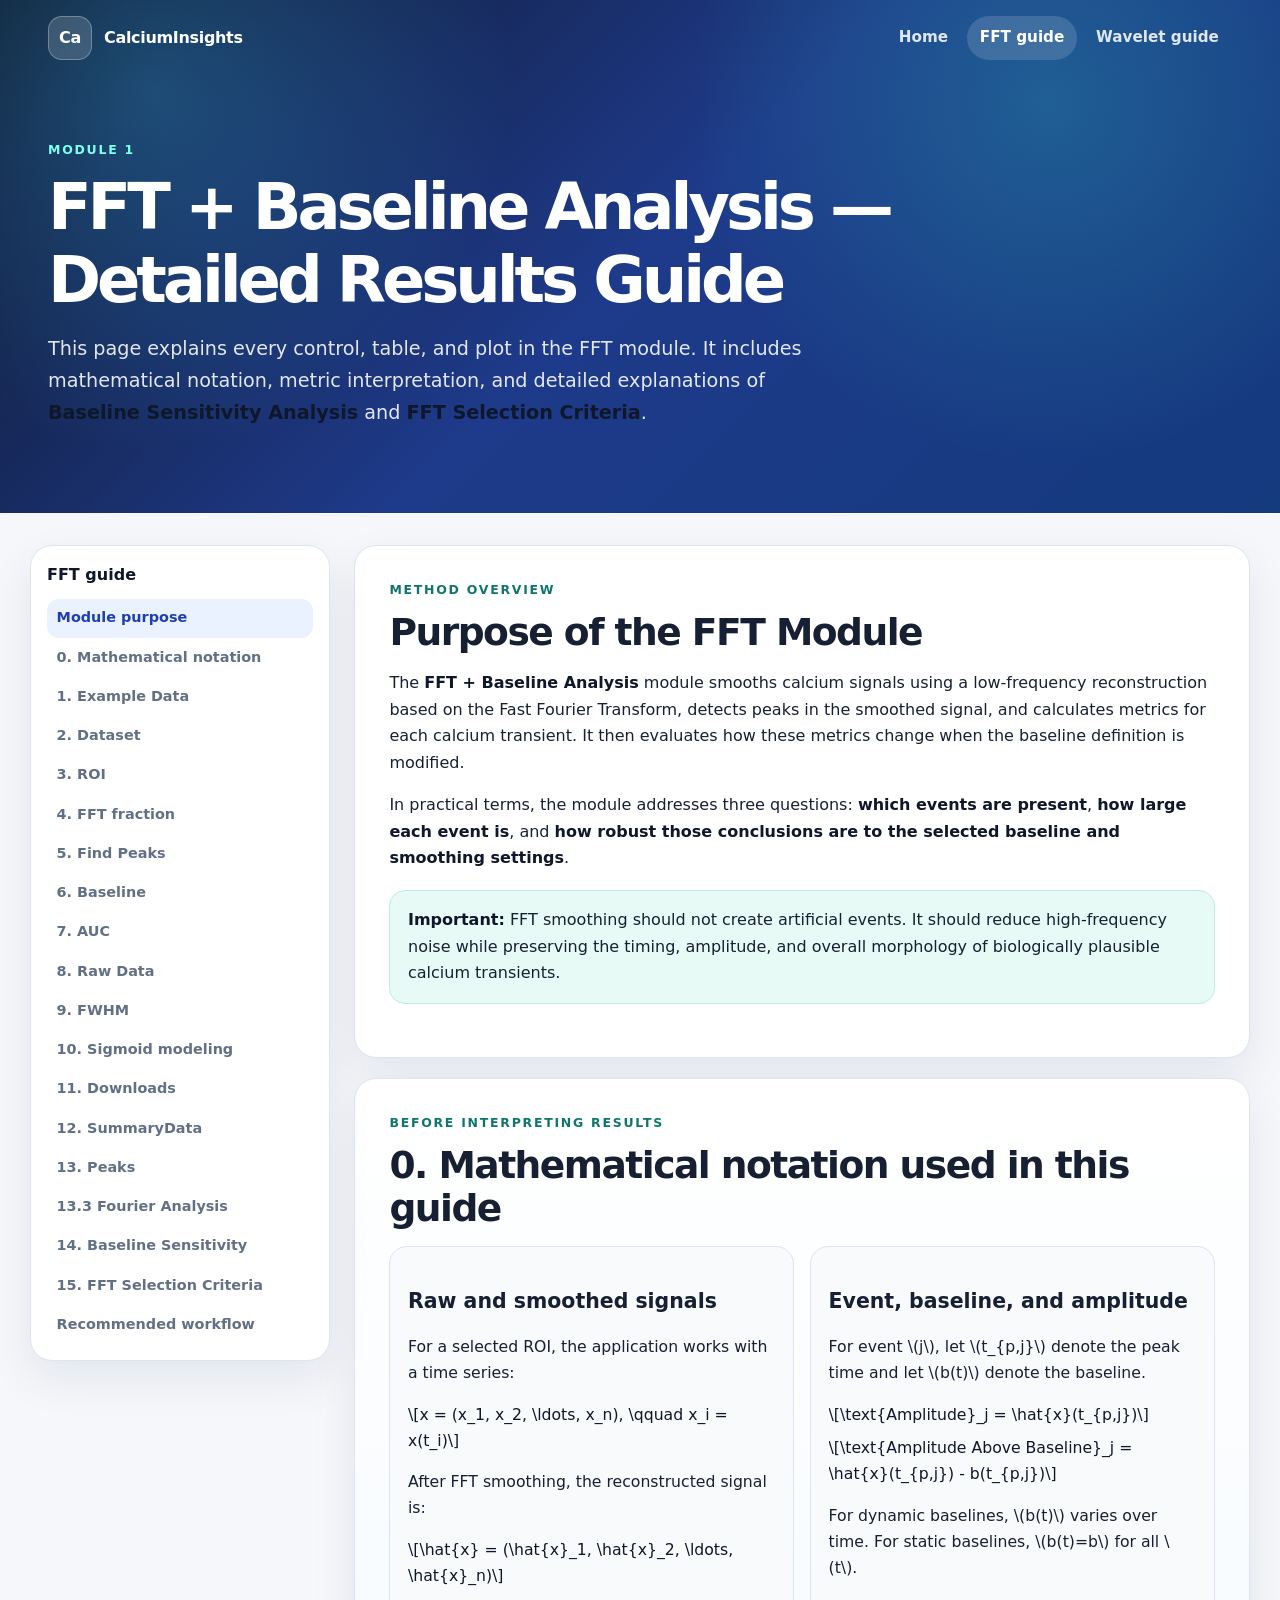
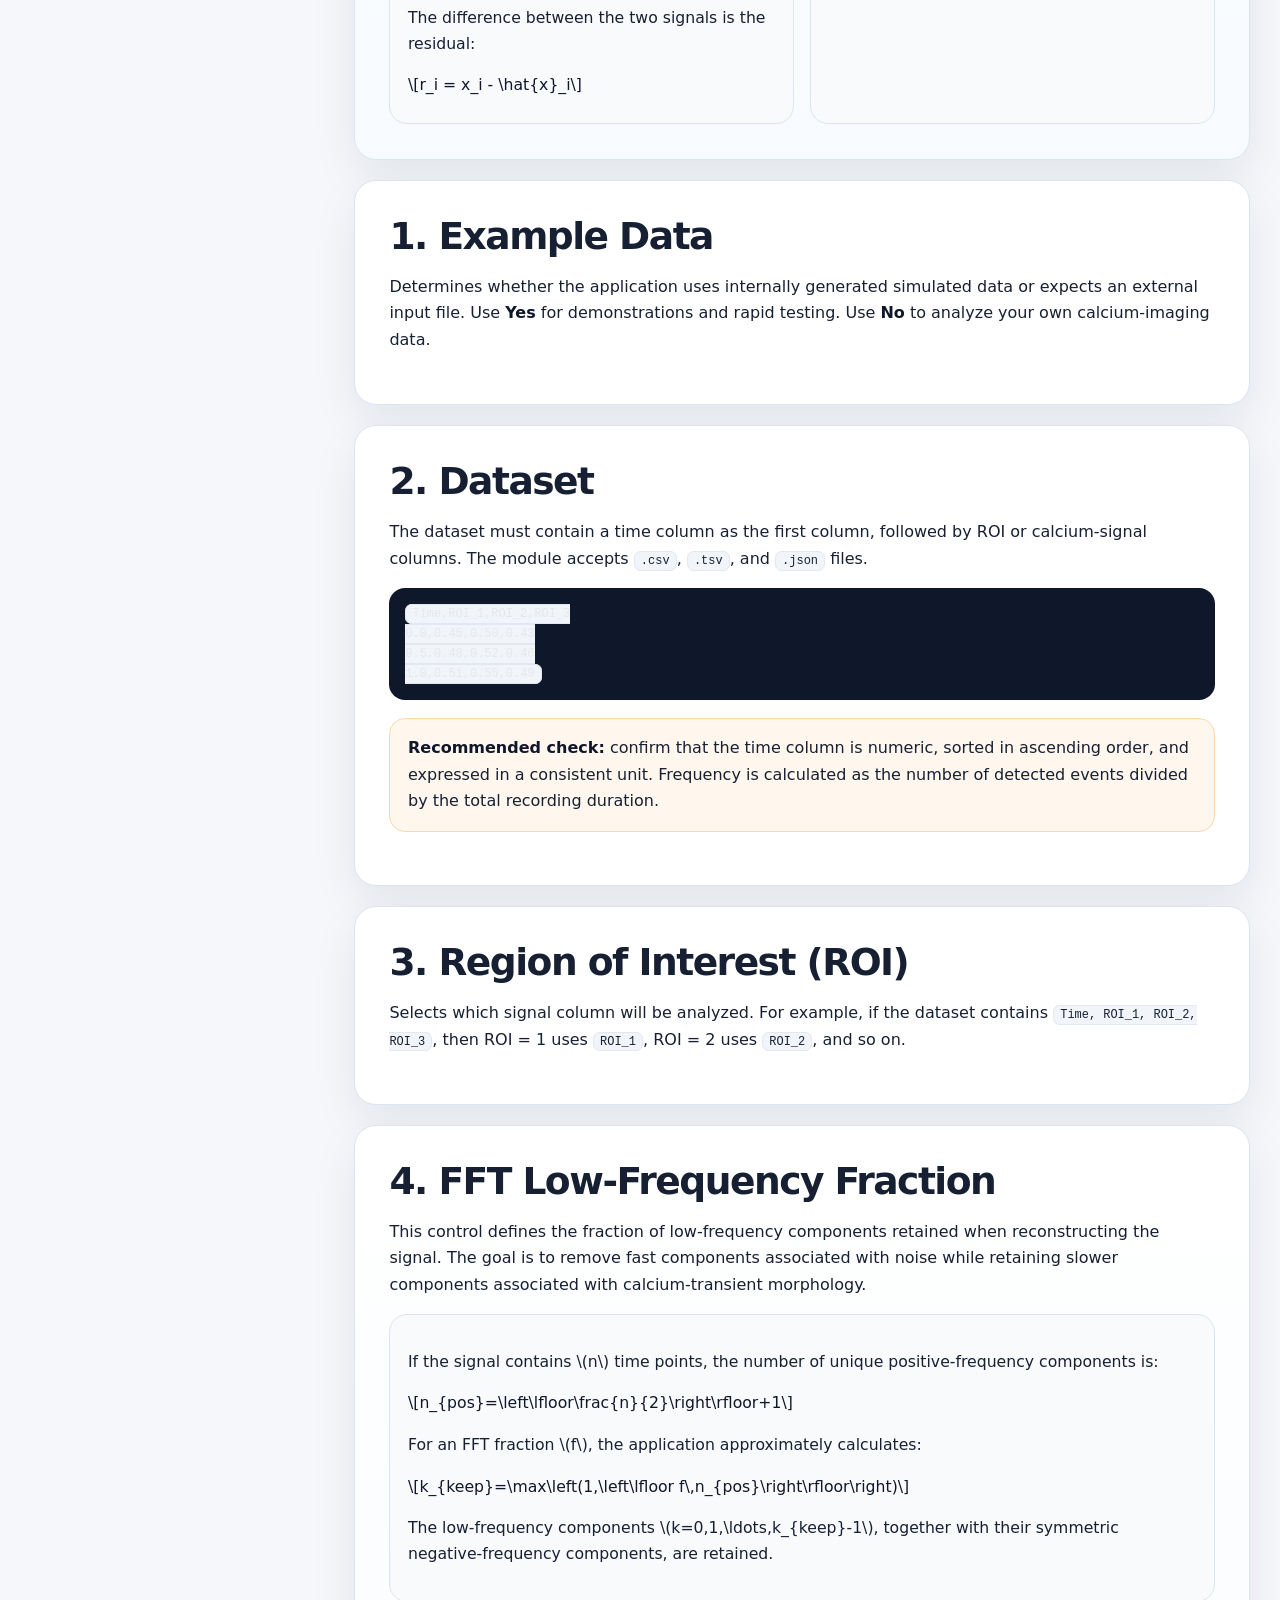
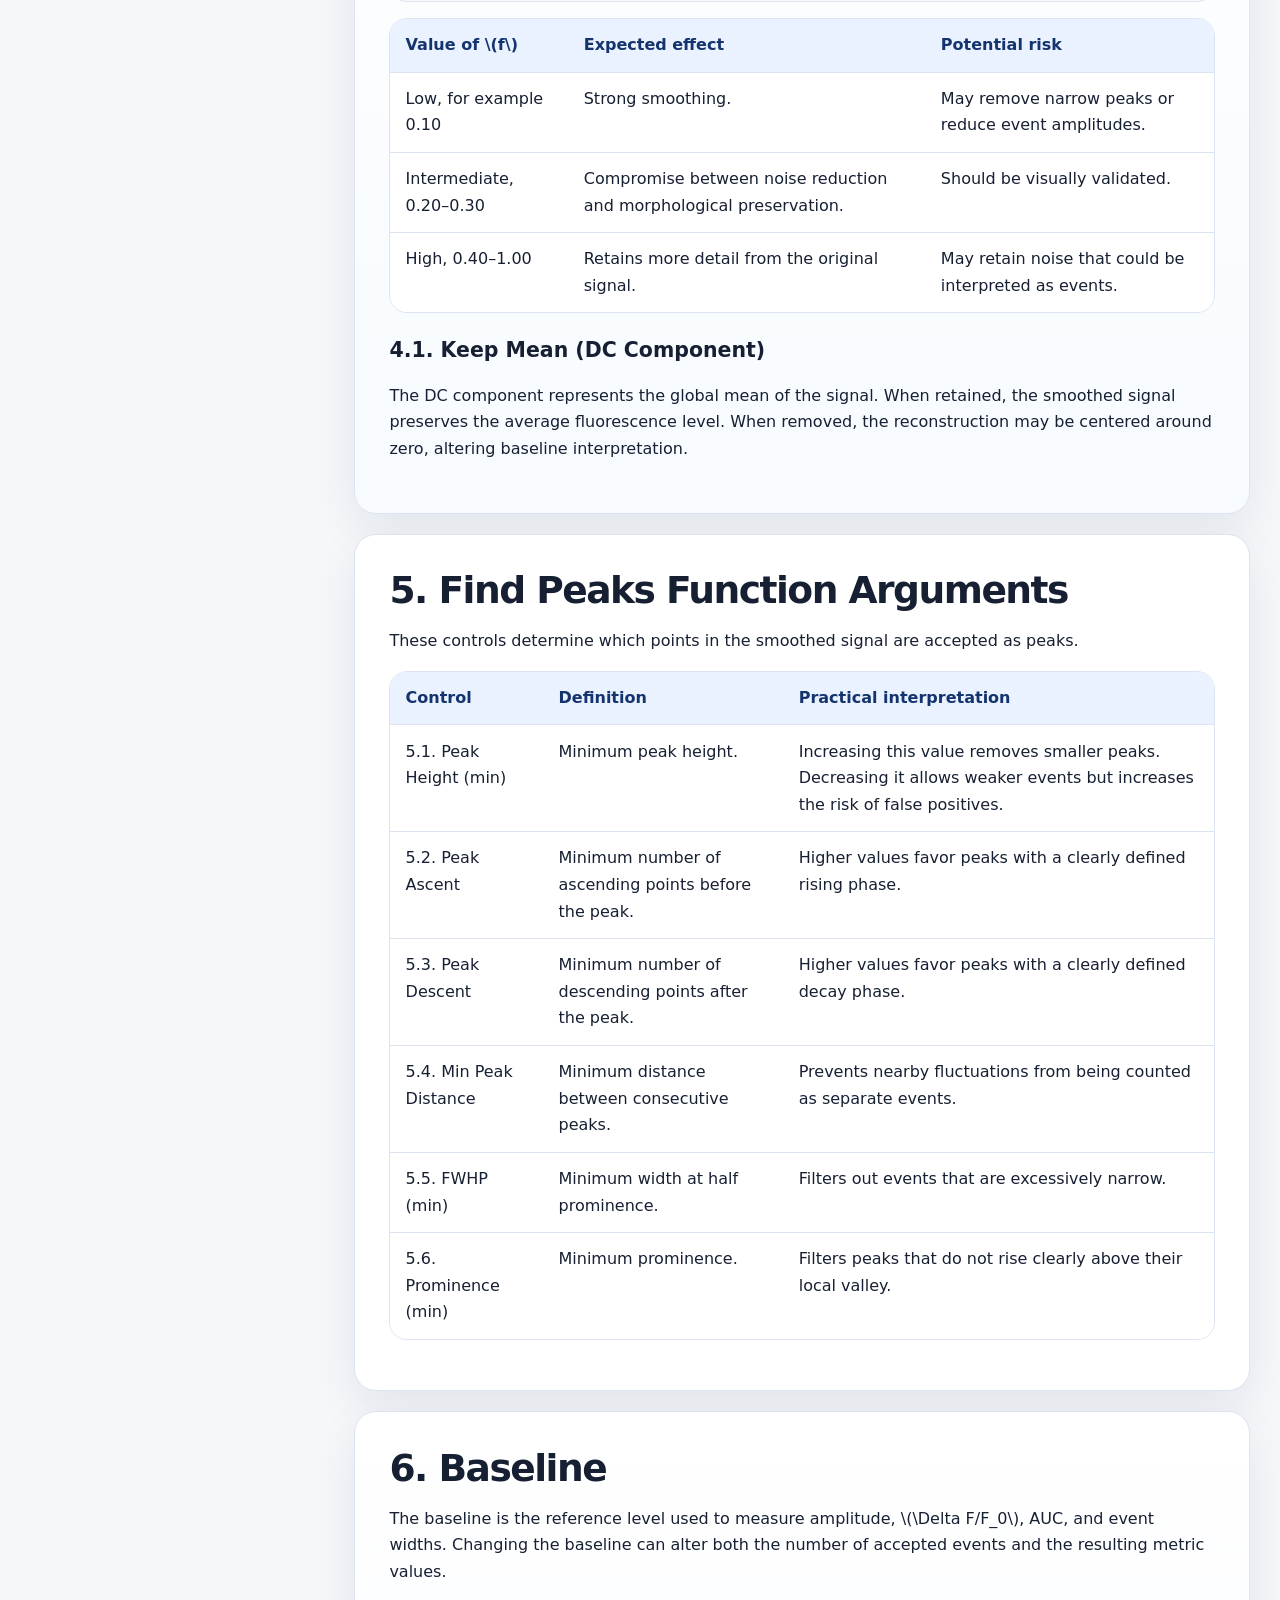
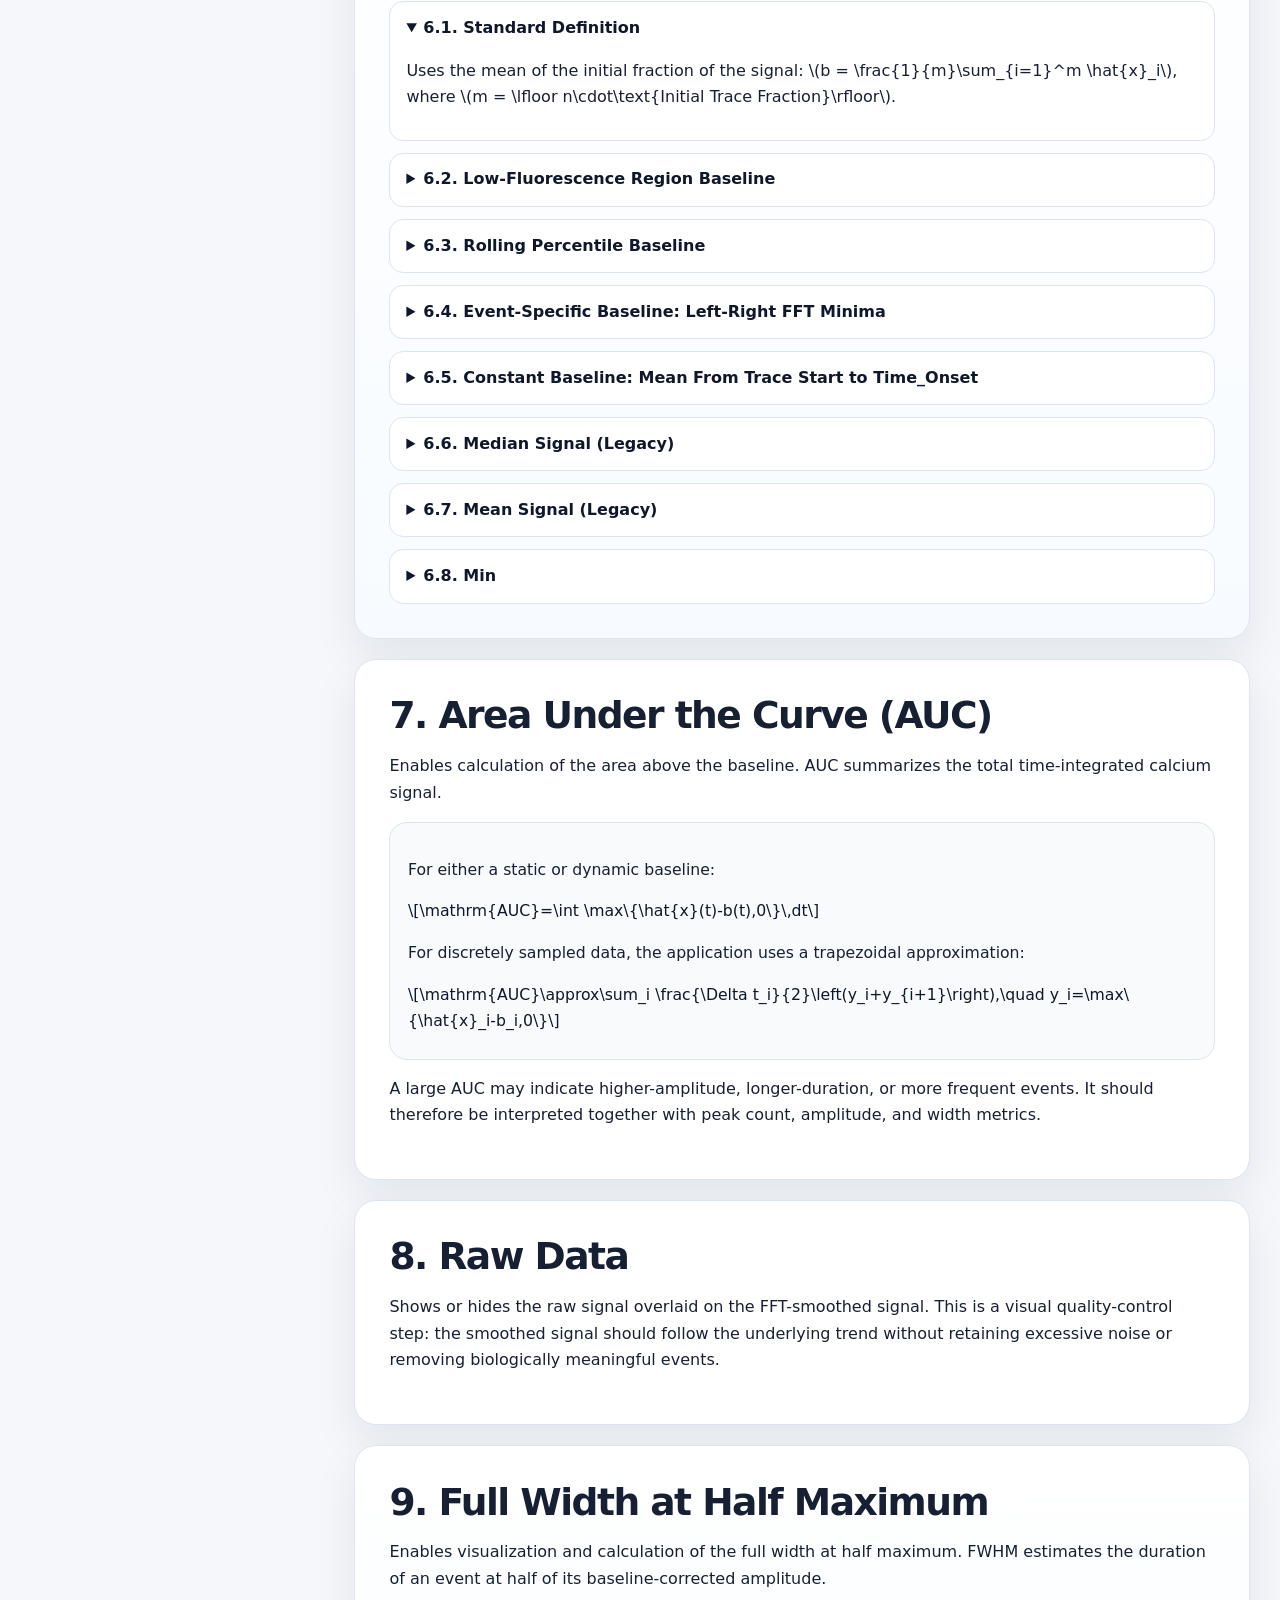
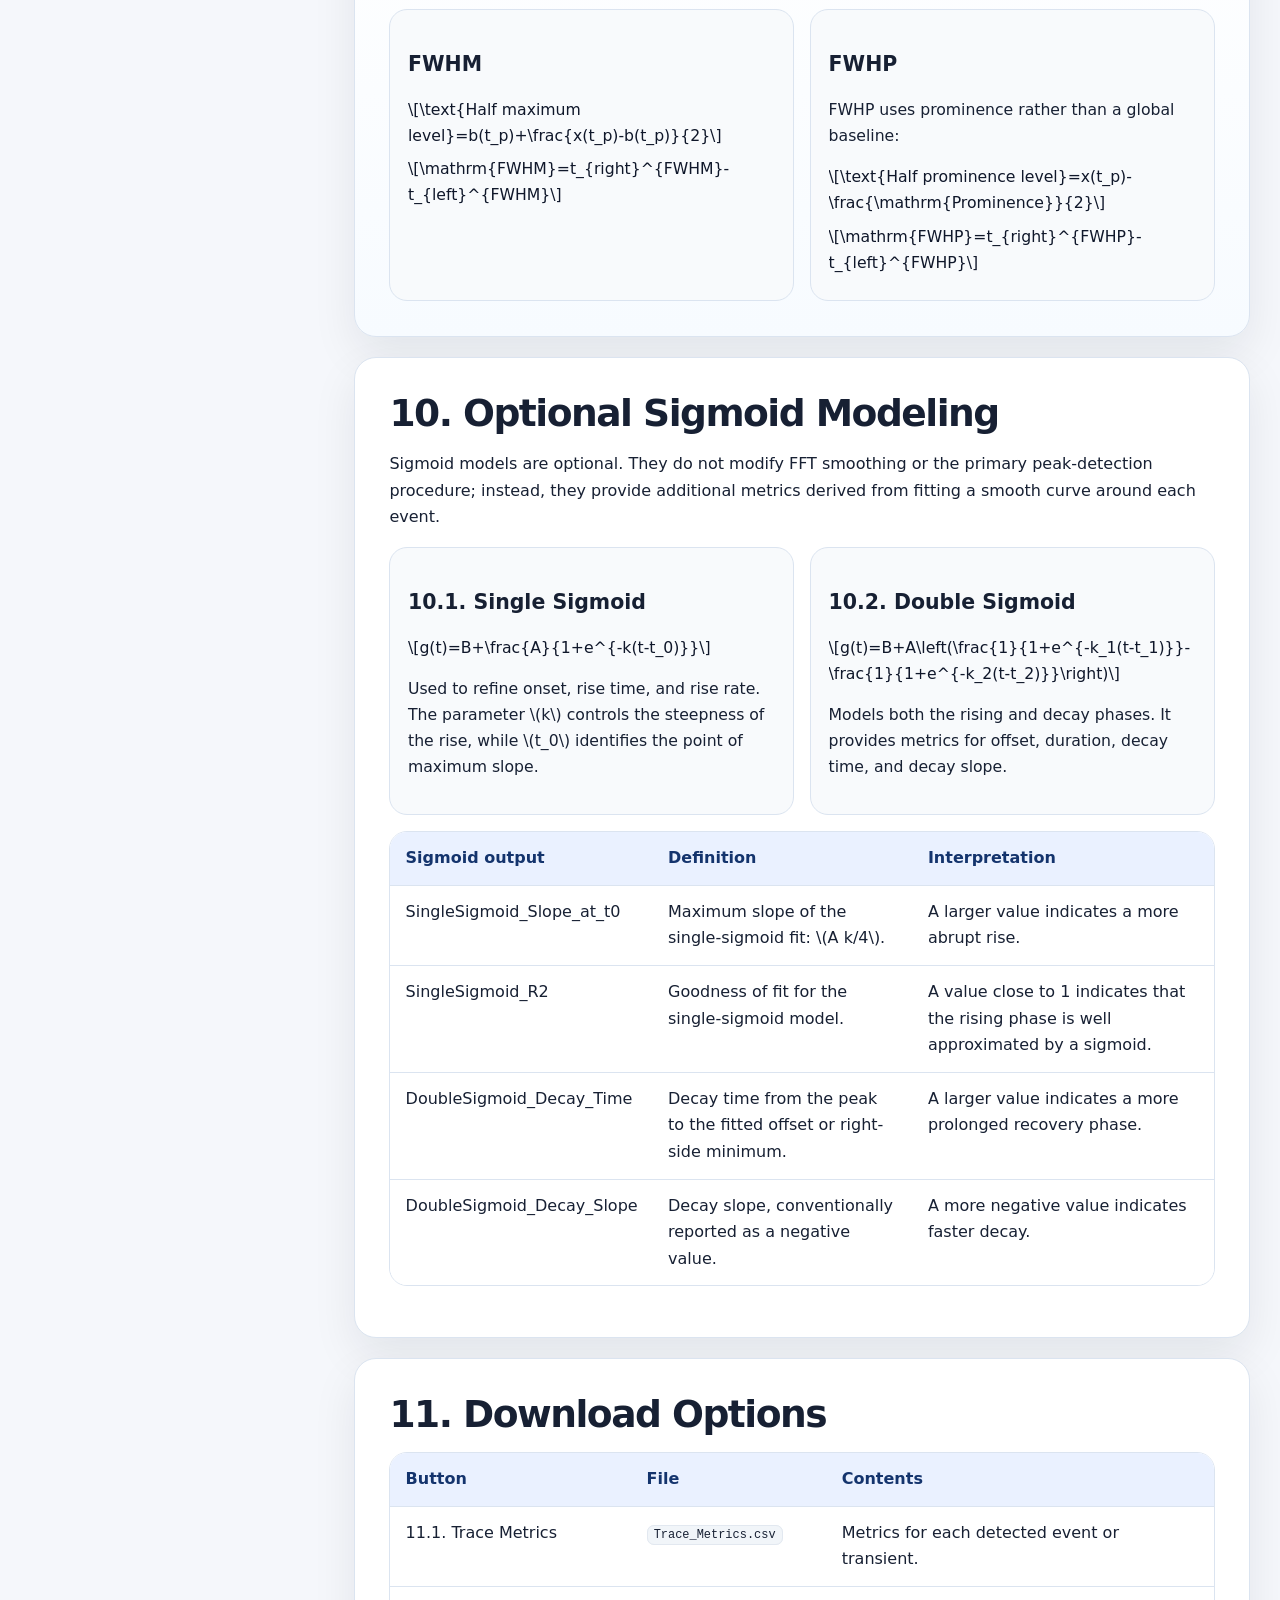
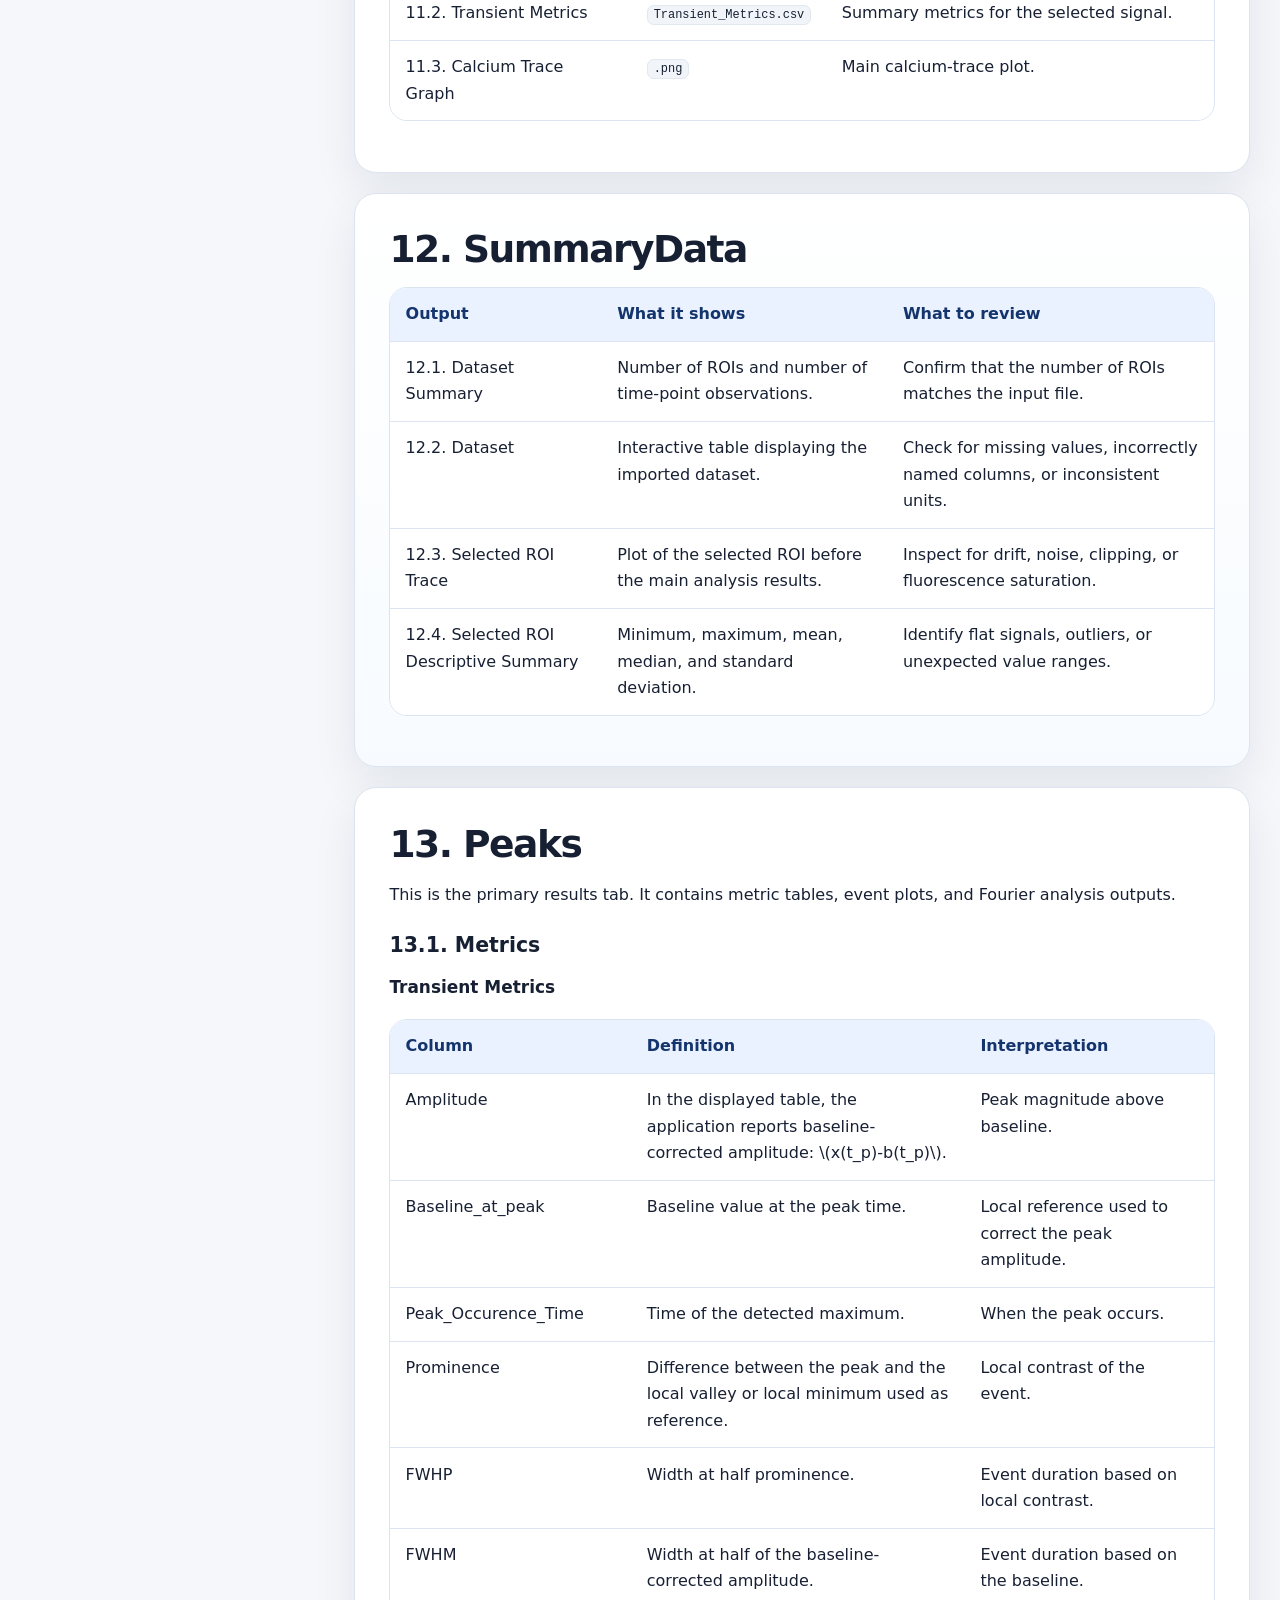
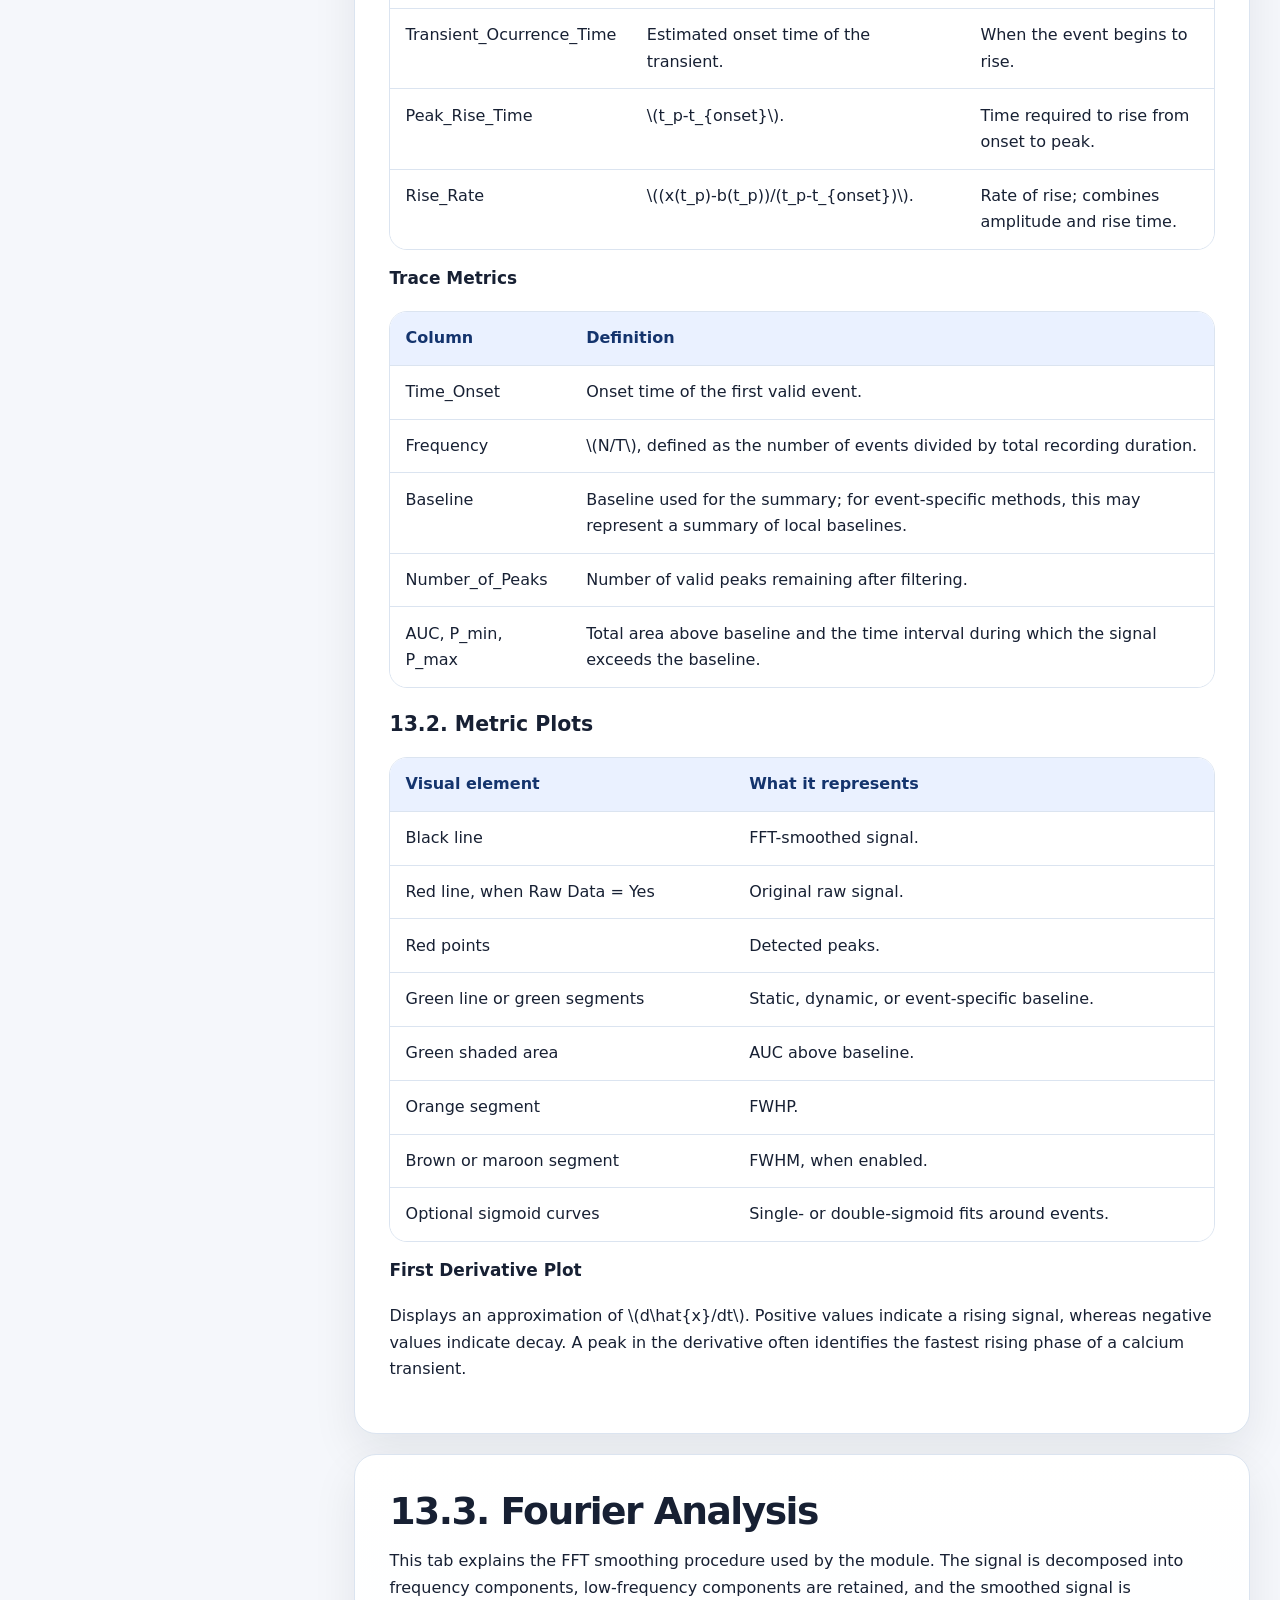
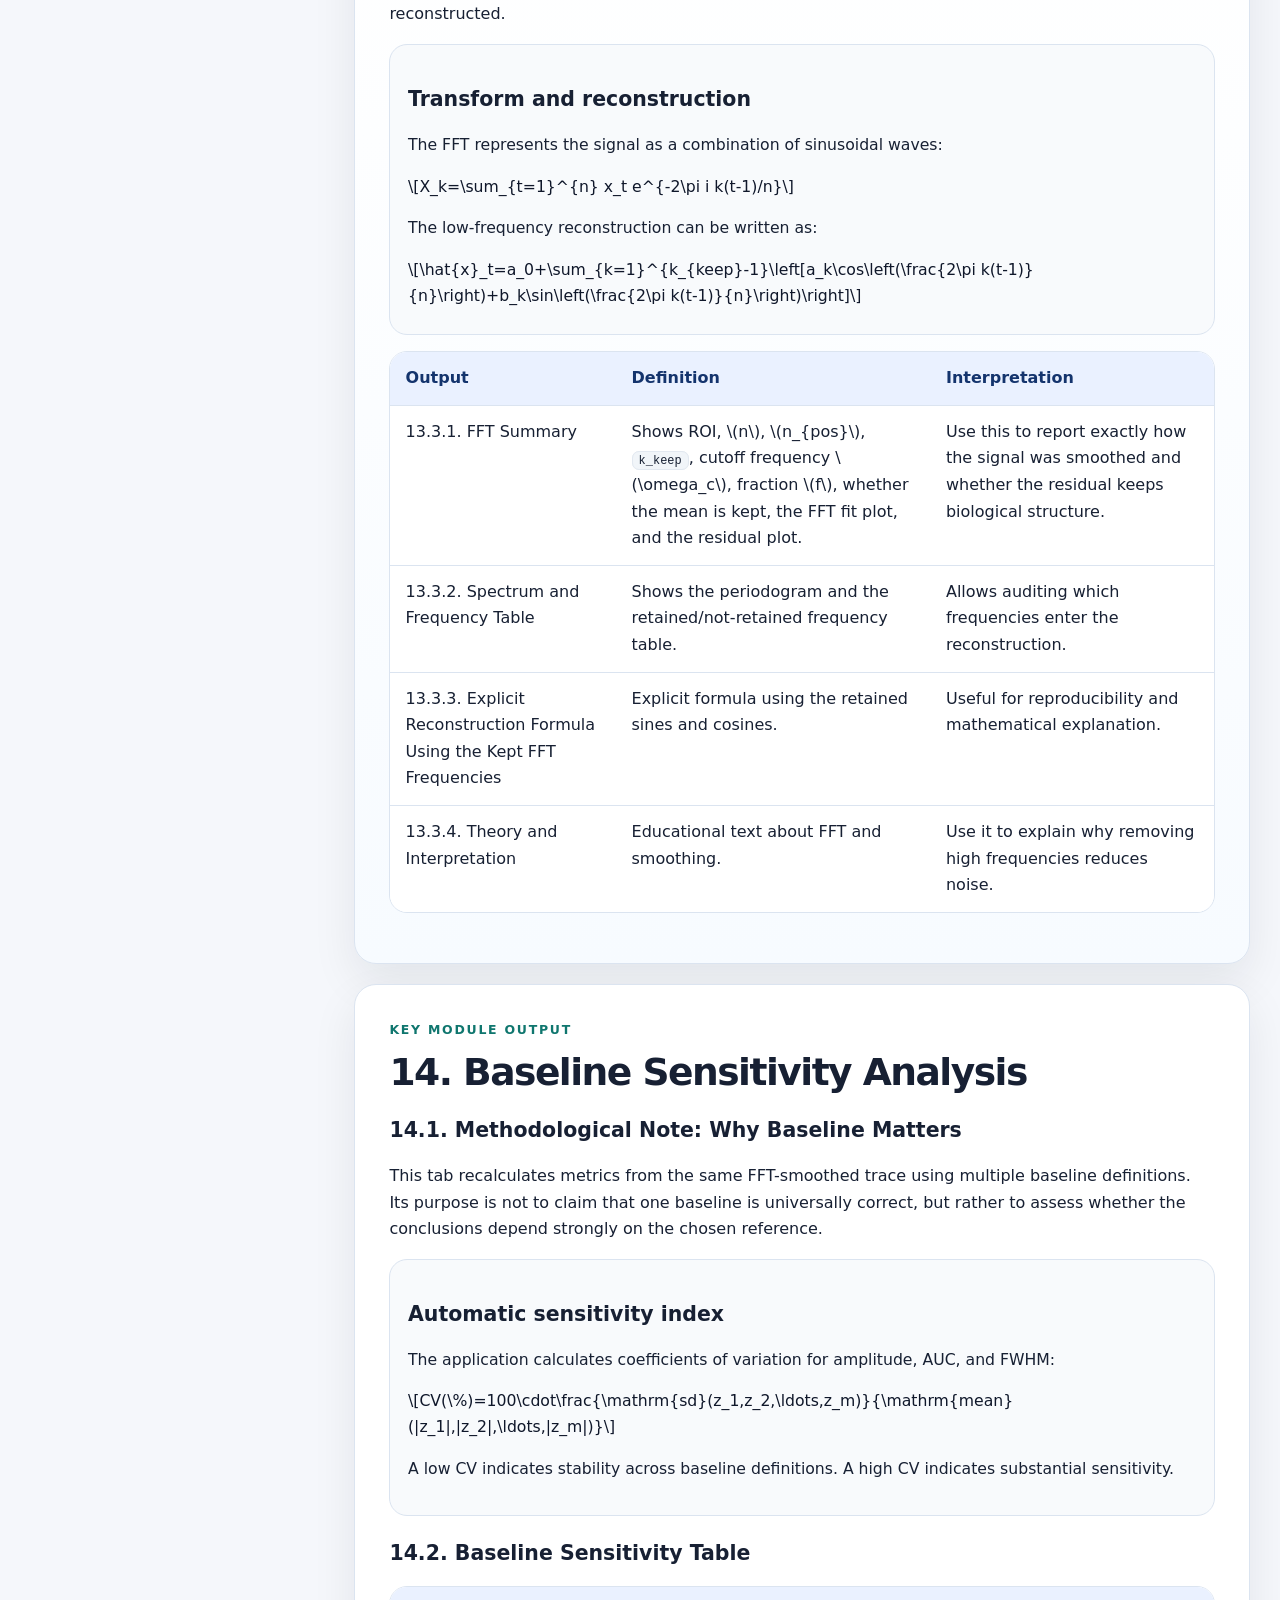
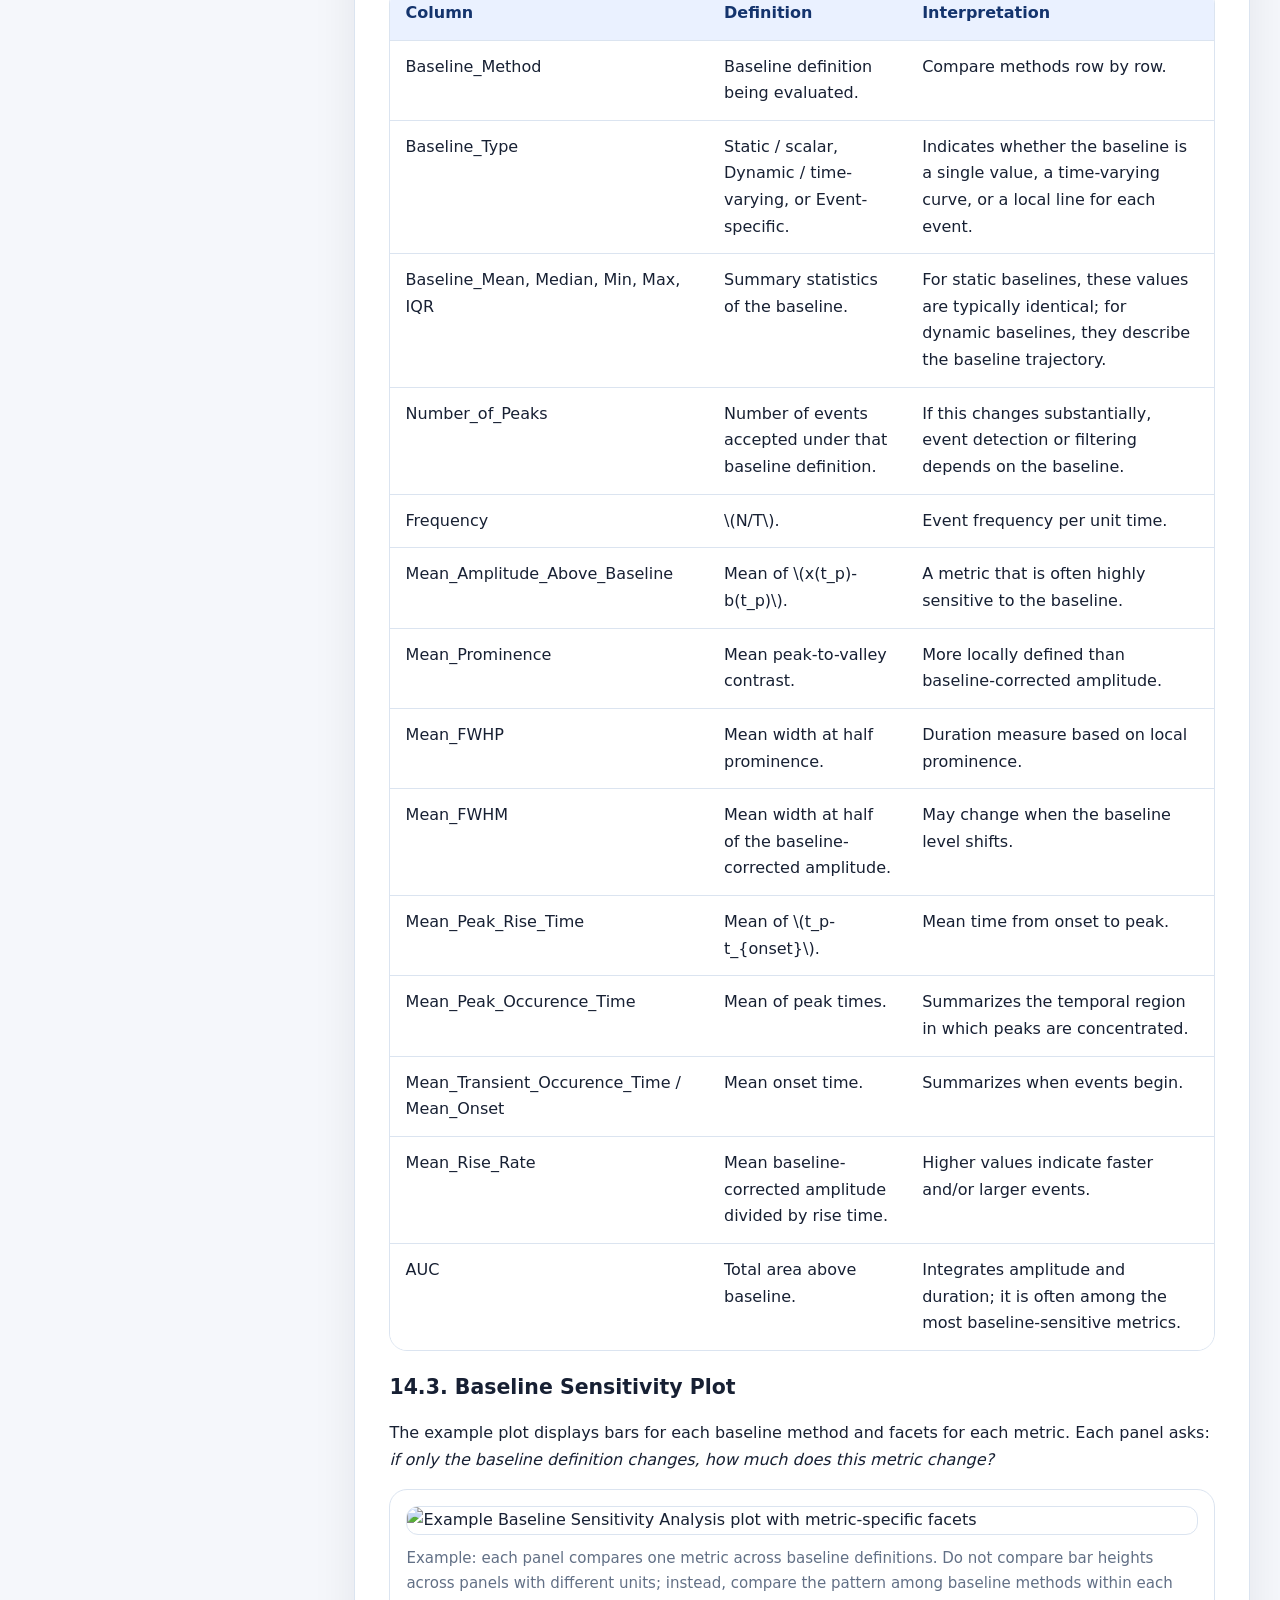
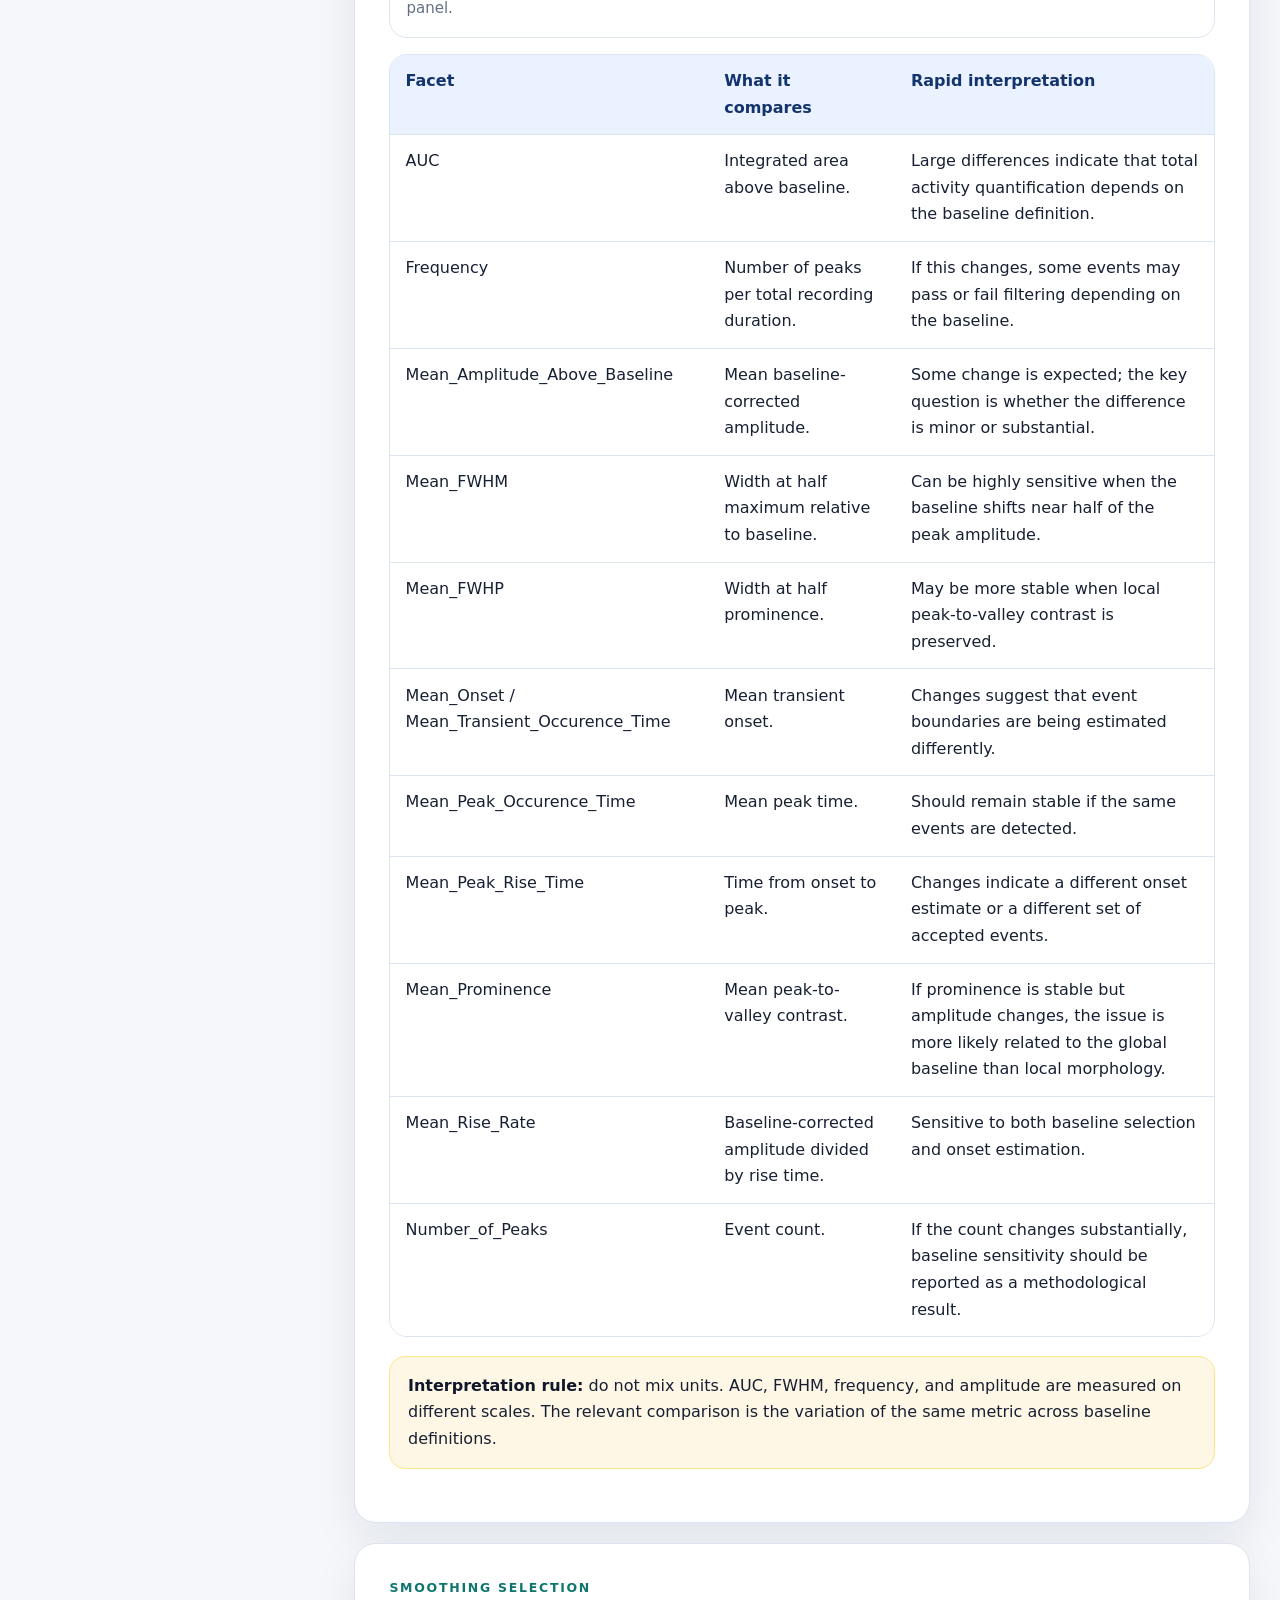
==== commit 12870481: "Align user guide with updated app modules" ====
--- a/fft-guide-english-version.html
+++ b/fft-guide-english-version.html
@@ -1,572 +1,529 @@
 <!DOCTYPE html>
+
 <html lang="en">
 <head>
-  <meta charset="utf-8" />
-  <meta name="viewport" content="width=device-width, initial-scale=1" />
-  <title>FFT + Baseline Analysis | CalciumInsights</title>
-  <meta name="description" content="Detailed guide to the FFT + Baseline Analysis module in CalciumInsights." />
-  <link rel="stylesheet" href="style.css" />
-  <script>
+<meta charset="utf-8"/>
+<meta content="width=device-width, initial-scale=1" name="viewport"/>
+<title>FFT + Baseline Analysis | CalciumInsights</title>
+<meta content="Detailed guide to the FFT + Baseline Analysis module in CalciumInsights." name="description"/>
+<link href="style.css" rel="stylesheet"/>
+<script>
     window.MathJax = { tex: { inlineMath: [['\\(', '\\)'], ['$', '$']], displayMath: [['\\[', '\\]']] }, svg: { fontCache: 'global' } };
   </script>
-  <script defer src="https://cdn.jsdelivr.net/npm/mathjax@3/es5/tex-svg.js"></script>
+<script defer="" src="https://cdn.jsdelivr.net/npm/mathjax@3/es5/tex-svg.js"></script>
 </head>
 <body>
-  <a class="skip-link" href="#main">Skip to content</a>
-
-  <header class="guide-hero">
-    <nav class="topbar" aria-label="Main navigation">
-      <a class="brand" href="index.html" aria-label="CalciumInsights home">
-        <span class="brand-mark">Ca</span>
-        <span class="brand-name">CalciumInsights</span>
-      </a>
-      <button class="nav-toggle" type="button" aria-label="Open navigation" aria-expanded="false">☰</button>
-      <ul class="nav-links">
-        <li><a href="index.html">Home</a></li>
-        <li><a href="fft-guide.html" aria-current="page">FFT guide</a></li>
-        <li><a href="wavelet-guide.html">Wavelet guide</a></li>
-      </ul>
-    </nav>
-    <div class="hero-content">
-      <p class="eyebrow">Module 1</p>
-      <h1>FFT + Baseline Analysis — Detailed Results Guide</h1>
-      <p class="lead">
+<a class="skip-link" href="#main">Skip to content</a>
+<header class="guide-hero">
+<nav aria-label="Main navigation" class="topbar">
+<a aria-label="CalciumInsights home" class="brand" href="index.html">
+<span class="brand-mark">Ca</span>
+<span class="brand-name">CalciumInsights</span>
+</a>
+<button aria-expanded="false" aria-label="Open navigation" class="nav-toggle" type="button">☰</button>
+<ul class="nav-links">
+<li><a href="index.html">Home</a></li>
+<li><a aria-current="page" href="fft-guide.html">FFT guide</a></li>
+<li><a href="wavelet-guide.html">Wavelet guide</a></li>
+</ul>
+</nav>
+<div class="hero-content">
+<p class="eyebrow">Module 1</p>
+<h1>FFT + Baseline Analysis — Detailed Results Guide</h1>
+<p class="lead">
         This page explains every control, table, and plot in the FFT module. It includes mathematical notation, metric interpretation, and detailed explanations of <strong>Baseline Sensitivity Analysis</strong> and <strong>FFT Selection Criteria</strong>.
       </p>
-    </div>
-  </header>
-
-  <main id="main" class="page-shell">
-    <aside class="toc" aria-label="Table of contents">
-      <strong>FFT guide</strong>
-      <a href="#purpose">Module purpose</a>
-      <a href="#notation">0. Mathematical notation</a>
-      <a href="#s1">1. Example Data</a>
-      <a href="#s2">2. Dataset</a>
-      <a href="#s3">3. ROI</a>
-      <a href="#s4">4. FFT fraction</a>
-      <a href="#s5">5. Find Peaks</a>
-      <a href="#s6">6. Baseline</a>
-      <a href="#s7">7. AUC</a>
-      <a href="#s8">8. Raw Data</a>
-      <a href="#s9">9. FWHM</a>
-      <a href="#s10">10. Sigmoid modeling</a>
-      <a href="#s11">11. Downloads</a>
-      <a href="#s12">12. SummaryData</a>
-      <a href="#s13">13. Peaks</a>
-      <a href="#s133">13.3 Fourier Analysis</a>
-      <a href="#s14">14. Baseline Sensitivity</a>
-      <a href="#s15">15. FFT Selection Criteria</a>
-      <a href="#workflow">Recommended workflow</a>
-    </aside>
-
-    <div class="content">
-      <section id="purpose" class="section">
-        <div class="section-heading">
-          <p class="eyebrow">Method overview</p>
-          <h2>Purpose of the FFT Module</h2>
+</div>
+</header>
+<main class="page-shell" id="main">
+<aside aria-label="Table of contents" class="toc">
+<strong>FFT guide</strong>
+<a href="#purpose">Module purpose</a>
+<a href="#notation">0. Mathematical notation</a>
+<a href="#s1">1. Example Data</a>
+<a href="#s2">2. Dataset</a>
+<a href="#s3">3. ROI</a>
+<a href="#s4">4. FFT fraction</a>
+<a href="#s5">5. Find Peaks</a>
+<a href="#s6">6. Baseline</a>
+<a href="#s7">7. AUC</a>
+<a href="#s8">8. Raw Data</a>
+<a href="#s9">9. FWHM</a>
+<a href="#s10">10. Sigmoid modeling</a>
+<a href="#s11">11. Downloads</a>
+<a href="#s12">12. SummaryData</a>
+<a href="#s13">13. Peaks</a>
+<a href="#s133">13.3 Fourier Analysis</a>
+<a href="#s14">14. Baseline Sensitivity</a>
+<a href="#s15">15. FFT Selection Criteria</a>
+<a href="#workflow">Recommended workflow</a>
+</aside>
+<div class="content">
+<section class="section" id="purpose">
+<div class="section-heading">
+<p class="eyebrow">Method overview</p>
+<h2>Purpose of the FFT Module</h2>
+</div>
+<p>
+          The <strong>FFT + Baseline Analysis</strong> module smooths calcium signals using a low-frequency reconstruction based on the Fast Fourier Transform, detects peaks in the smoothed signal, and calculates metrics for each calcium transient. It then evaluates how these metrics change when the baseline definition is modified.
+        </p>
+<p>
+          In practical terms, the module addresses three questions: <strong>which events are present</strong>, <strong>how large each event is</strong>, and <strong>how robust those conclusions are to the selected baseline and smoothing settings</strong>.
+        </p>
+<div class="info">
+<strong>Important:</strong> FFT smoothing should not create artificial events. It should reduce high-frequency noise while preserving the timing, amplitude, and overall morphology of biologically plausible calcium transients.
         </div>
-        <p>
-          The <strong>FFT + Baseline Analysis</strong> module smooths calcium signals using a low-frequency reconstruction based on the Fast Fourier Transform, detects peaks in the smoothed signal, and calculates metrics for each calcium transient. It then evaluates how these metrics change when the baseline definition is modified.
-        </p>
-        <p>
-          In practical terms, the module addresses three questions: <strong>which events are present</strong>, <strong>how large each event is</strong>, and <strong>how robust those conclusions are to the selected baseline and smoothing settings</strong>.
-        </p>
-        <div class="info">
-          <strong>Important:</strong> FFT smoothing should not create artificial events. It should reduce high-frequency noise while preserving the timing, amplitude, and overall morphology of biologically plausible calcium transients.
-        </div>
-      </section>
-
-      <section id="notation" class="section soft">
-        <div class="section-heading">
-          <p class="eyebrow">Before interpreting results</p>
-          <h2>0. Mathematical notation used in this guide</h2>
-        </div>
-        <div class="cards two">
-          <article class="formula-card">
-            <h3>Raw and smoothed signals</h3>
-            <p>For a selected ROI, the application works with a time series:</p>
-            <p class="math">\[x = (x_1, x_2, \ldots, x_n), \qquad x_i = x(t_i)\]</p>
-            <p>After FFT smoothing, the reconstructed signal is:</p>
-            <p class="math">\[\hat{x} = (\hat{x}_1, \hat{x}_2, \ldots, \hat{x}_n)\]</p>
-            <p>The difference between the two signals is the residual:</p>
-            <p class="math">\[r_i = x_i - \hat{x}_i\]</p>
-          </article>
-          <article class="formula-card">
-            <h3>Event, baseline, and amplitude</h3>
-            <p>For event \(j\), let \(t_{p,j}\) denote the peak time and let \(b(t)\) denote the baseline.</p>
-            <p class="math">\[\text{Amplitude}_j = \hat{x}(t_{p,j})\]</p>
-            <p class="math">\[\text{Amplitude Above Baseline}_j = \hat{x}(t_{p,j}) - b(t_{p,j})\]</p>
-            <p>For dynamic baselines, \(b(t)\) varies over time. For static baselines, \(b(t)=b\) for all \(t\).</p>
-          </article>
-        </div>
-      </section>
-
-      <section id="s1" class="section">
-        <h2>1. Example Data</h2>
-        <p>
+</section>
+<section class="section soft" id="notation">
+<div class="section-heading">
+<p class="eyebrow">Before interpreting results</p>
+<h2>0. Mathematical notation used in this guide</h2>
+</div>
+<div class="cards two">
+<article class="formula-card">
+<h3>Raw and smoothed signals</h3>
+<p>For a selected ROI, the application works with a time series:</p>
+<p class="math">\[x = (x_1, x_2, \ldots, x_n), \qquad x_i = x(t_i)\]</p>
+<p>After FFT smoothing, the reconstructed signal is:</p>
+<p class="math">\[\hat{x} = (\hat{x}_1, \hat{x}_2, \ldots, \hat{x}_n)\]</p>
+<p>The difference between the two signals is the residual:</p>
+<p class="math">\[r_i = x_i - \hat{x}_i\]</p>
+</article>
+<article class="formula-card">
+<h3>Event, baseline, and amplitude</h3>
+<p>For event \(j\), let \(t_{p,j}\) denote the peak time and let \(b(t)\) denote the baseline.</p>
+<p class="math">\[\text{Amplitude}_j = \hat{x}(t_{p,j})\]</p>
+<p class="math">\[\text{Amplitude Above Baseline}_j = \hat{x}(t_{p,j}) - b(t_{p,j})\]</p>
+<p>For dynamic baselines, \(b(t)\) varies over time. For static baselines, \(b(t)=b\) for all \(t\).</p>
+</article>
+</div>
+</section>
+<section class="section" id="s1">
+<h2>1. Example Data</h2>
+<p>
           Determines whether the application uses internally generated simulated data or expects an external input file. Use <strong>Yes</strong> for demonstrations and rapid testing. Use <strong>No</strong> to analyze your own calcium-imaging data.
         </p>
-      </section>
-
-      <section id="s2" class="section">
-        <h2>2. Dataset</h2>
-        <p>
+</section>
+<section class="section" id="s2">
+<h2>2. Dataset</h2>
+<p>
           The dataset must contain a time column as the first column, followed by ROI or calcium-signal columns. The module accepts <code>.csv</code>, <code>.tsv</code>, and <code>.json</code> files.
         </p>
-        <pre><code>Time,ROI_1,ROI_2,ROI_3
+<pre><code>Time,ROI_1,ROI_2,ROI_3
 0.0,0.45,0.50,0.43
 0.5,0.48,0.52,0.46
 1.0,0.51,0.55,0.49</code></pre>
-        <div class="warning">
-          <strong>Recommended check:</strong> confirm that the time column is numeric, sorted in ascending order, and expressed in a consistent unit. Frequency is calculated as the number of detected events divided by the total recording duration.
+<div class="warning">
+<strong>Recommended check:</strong> confirm that the time column is numeric, sorted in ascending order, and expressed in a consistent unit. Frequency is calculated as the number of detected events divided by the total recording duration.
         </div>
-      </section>
-
-      <section id="s3" class="section">
-        <h2>3. Region of Interest (ROI)</h2>
-        <p>
+</section>
+<section class="section" id="s3">
+<h2>3. Region of Interest (ROI)</h2>
+<p>
           Selects which signal column will be analyzed. For example, if the dataset contains <code>Time, ROI_1, ROI_2, ROI_3</code>, then ROI = 1 uses <code>ROI_1</code>, ROI = 2 uses <code>ROI_2</code>, and so on.
         </p>
-      </section>
-
-      <section id="s4" class="section soft">
-        <h2>4. FFT Low-Frequency Fraction</h2>
-        <p>
+</section>
+<section class="section soft" id="s4">
+<h2>4. FFT Low-Frequency Fraction</h2>
+<p>
           This control defines the fraction of low-frequency components retained when reconstructing the signal. The goal is to remove fast components associated with noise while retaining slower components associated with calcium-transient morphology.
         </p>
-        <div class="formula-card">
-          <p>If the signal contains \(n\) time points, the number of unique positive-frequency components is:</p>
-          <p class="math">\[n_{pos}=\left\lfloor\frac{n}{2}\right\rfloor+1\]</p>
-          <p>For an FFT fraction \(f\), the application approximately calculates:</p>
-          <p class="math">\[k_{keep}=\max\left(1,\left\lfloor f\,n_{pos}\right\rfloor\right)\]</p>
-          <p>The low-frequency components \(k=0,1,\ldots,k_{keep}-1\), together with their symmetric negative-frequency components, are retained.</p>
+<div class="formula-card">
+<p>If the signal contains \(n\) time points, the number of unique positive-frequency components is:</p>
+<p class="math">\[n_{pos}=\left\lfloor\frac{n}{2}\right\rfloor+1\]</p>
+<p>For an FFT fraction \(f\), the application approximately calculates:</p>
+<p class="math">\[k_{keep}=\max\left(1,\left\lfloor f\,n_{pos}\right\rfloor\right)\]</p>
+<p>The low-frequency components \(k=0,1,\ldots,k_{keep}-1\), together with their symmetric negative-frequency components, are retained.</p>
+</div>
+<div class="table-wrap small-table">
+<table>
+<thead><tr><th>Value of \(f\)</th><th>Expected effect</th><th>Potential risk</th></tr></thead>
+<tbody>
+<tr><td>Low, for example 0.10</td><td>Strong smoothing.</td><td>May remove narrow peaks or reduce event amplitudes.</td></tr>
+<tr><td>Intermediate, 0.20–0.30</td><td>Compromise between noise reduction and morphological preservation.</td><td>Should be visually validated.</td></tr>
+<tr><td>High, 0.40–1.00</td><td>Retains more detail from the original signal.</td><td>May retain noise that could be interpreted as events.</td></tr>
+</tbody>
+</table>
+</div>
+<h3>4.1. Keep Mean (DC Component)</h3>
+<p>
+          The DC component represents the global mean of the signal. When retained, the smoothed signal preserves the average fluorescence level. When removed, the reconstruction may be centered around zero, altering baseline interpretation.
+        </p>
+</section>
+<section class="section" id="s5">
+<h2>5. Find Peaks Function Arguments</h2>
+<p>These controls determine which points in the smoothed signal are accepted as peaks.</p>
+<div class="table-wrap">
+<table>
+<thead><tr><th>Control</th><th>Definition</th><th>Practical interpretation</th></tr></thead>
+<tbody>
+<tr><td>5.1. Peak Height (min)</td><td>Minimum peak height.</td><td>Increasing this value removes smaller peaks. Decreasing it allows weaker events but increases the risk of false positives.</td></tr>
+<tr><td>5.2. Peak Ascent</td><td>Minimum number of ascending points before the peak.</td><td>Higher values favor peaks with a clearly defined rising phase.</td></tr>
+<tr><td>5.3. Peak Descent</td><td>Minimum number of descending points after the peak.</td><td>Higher values favor peaks with a clearly defined decay phase.</td></tr>
+<tr><td>5.4. Min Peak Distance</td><td>Minimum distance between consecutive peaks.</td><td>Prevents nearby fluctuations from being counted as separate events.</td></tr>
+<tr><td>5.5. FWHP (min)</td><td>Minimum width at half prominence.</td><td>Filters out events that are excessively narrow.</td></tr>
+<tr><td>5.6. Prominence (min)</td><td>Minimum prominence.</td><td>Filters peaks that do not rise clearly above their local valley.</td></tr>
+</tbody>
+</table>
+</div>
+</section>
+<section class="section soft" id="s6">
+<h2>6. Baseline</h2>
+<p>
+          The baseline is the reference level used to measure amplitude, \(\Delta F/F_0\), AUC, and event widths. Changing the baseline can alter both the number of accepted events and the resulting metric values.
+        </p>
+<div class="details-grid">
+<details open=""><summary>6.1. Standard Definition</summary><p>Uses the mean of the initial fraction of the signal: \(b = \frac{1}{m}\sum_{i=1}^m \hat{x}_i\), where \(m = \lfloor n\cdot\text{Initial Trace Fraction}\rfloor\).</p></details>
+<details><summary>6.2. Low-Fluorescence Region Baseline</summary><p>Sorts the signal values and computes the baseline from the lower fraction. Useful to approximate rest when no stable initial interval is known.</p></details>
+<details><summary>6.3. Rolling Percentile Baseline</summary><p>For each time \(t\), takes a local window and computes a low percentile. It produces a dynamic baseline \(b(t)\), useful when slow drift is present.</p></details>
+<details><summary>6.4. Event-Specific Baseline: Left-Right FFT Minima</summary><p>For each event, finds a local minimum before the peak and another after the peak in the smoothed signal. The line between those minima defines a local event baseline.</p></details>
+<details><summary>6.5. Constant Baseline: Mean From Trace Start to Time_Onset</summary><p>Uses a constant value estimated from the beginning of the signal to the transient onset. Useful when a pre-event reference is desired.</p></details>
+<details><summary>6.6. Median Signal (Legacy)</summary><p>Uses the global signal median as a simple reference.</p></details>
+<details><summary>6.7. Mean Signal (Legacy)</summary><p>Uses the global signal mean as a simple reference.</p></details>
+<details><summary>6.8. Min</summary><p>Uses the global minimum value as the reference.</p></details>
+</div>
+</section>
+<section class="section" id="s7">
+<h2>7. Area Under the Curve (AUC)</h2>
+<p>
+          Enables calculation of the area above the baseline. AUC summarizes the total time-integrated calcium signal.
+        </p>
+<div class="formula-card">
+<p>For either a static or dynamic baseline:</p>
+<p class="math">\[\mathrm{AUC}=\int \max\{\hat{x}(t)-b(t),0\}\,dt\]</p>
+<p>For discretely sampled data, the application uses a trapezoidal approximation:</p>
+<p class="math">\[\mathrm{AUC}\approx\sum_i \frac{\Delta t_i}{2}\left(y_i+y_{i+1}\right),\quad y_i=\max\{\hat{x}_i-b_i,0\}\]</p>
+</div>
+<p>
+          A large AUC may indicate higher-amplitude, longer-duration, or more frequent events. It should therefore be interpreted together with peak count, amplitude, and width metrics.
+        </p>
+</section>
+<section class="section" id="s8">
+<h2>8. Raw Data</h2>
+<p>
+          Shows or hides the raw signal overlaid on the FFT-smoothed signal. This is a visual quality-control step: the smoothed signal should follow the underlying trend without retaining excessive noise or removing biologically meaningful events.
+        </p>
+</section>
+<section class="section soft" id="s9">
+<h2>9. Full Width at Half Maximum</h2>
+<p>
+          Enables visualization and calculation of the full width at half maximum. FWHM estimates the duration of an event at half of its baseline-corrected amplitude.
+        </p>
+<div class="cards two">
+<article class="formula-card">
+<h3>FWHM</h3>
+<p class="math">\[\text{Half maximum level}=b(t_p)+\frac{x(t_p)-b(t_p)}{2}\]</p>
+<p class="math">\[\mathrm{FWHM}=t_{right}^{FWHM}-t_{left}^{FWHM}\]</p>
+</article>
+<article class="formula-card">
+<h3>FWHP</h3>
+<p>FWHP uses prominence rather than a global baseline:</p>
+<p class="math">\[\text{Half prominence level}=x(t_p)-\frac{\mathrm{Prominence}}{2}\]</p>
+<p class="math">\[\mathrm{FWHP}=t_{right}^{FWHP}-t_{left}^{FWHP}\]</p>
+</article>
+</div>
+</section>
+<section class="section" id="s10">
+<h2>10. Optional Sigmoid Modeling</h2>
+<p>
+          Sigmoid models are optional. They do not modify FFT smoothing or the primary peak-detection procedure; instead, they provide additional metrics derived from fitting a smooth curve around each event.
+        </p>
+<div class="cards two">
+<article class="formula-card">
+<h3>10.1. Single Sigmoid</h3>
+<p class="math">\[g(t)=B+\frac{A}{1+e^{-k(t-t_0)}}\]</p>
+<p>Used to refine onset, rise time, and rise rate. The parameter \(k\) controls the steepness of the rise, while \(t_0\) identifies the point of maximum slope.</p>
+</article>
+<article class="formula-card">
+<h3>10.2. Double Sigmoid</h3>
+<p class="math">\[g(t)=B+A\left(\frac{1}{1+e^{-k_1(t-t_1)}}-\frac{1}{1+e^{-k_2(t-t_2)}}\right)\]</p>
+<p>Models both the rising and decay phases. It provides metrics for offset, duration, decay time, and decay slope.</p>
+</article>
+</div>
+<div class="table-wrap">
+<table>
+<thead><tr><th>Sigmoid output</th><th>Definition</th><th>Interpretation</th></tr></thead>
+<tbody>
+<tr><td>SingleSigmoid_Slope_at_t0</td><td>Maximum slope of the single-sigmoid fit: \(A k/4\).</td><td>A larger value indicates a more abrupt rise.</td></tr>
+<tr><td>SingleSigmoid_R2</td><td>Goodness of fit for the single-sigmoid model.</td><td>A value close to 1 indicates that the rising phase is well approximated by a sigmoid.</td></tr>
+<tr><td>DoubleSigmoid_Decay_Time</td><td>Decay time from the peak to the fitted offset or right-side minimum.</td><td>A larger value indicates a more prolonged recovery phase.</td></tr>
+<tr><td>DoubleSigmoid_Decay_Slope</td><td>Decay slope, conventionally reported as a negative value.</td><td>A more negative value indicates faster decay.</td></tr>
+</tbody>
+</table>
+</div>
+</section>
+<section class="section" id="s11">
+<h2>11. Download Options</h2>
+<div class="table-wrap small-table">
+<table>
+<thead><tr><th>Button</th><th>File</th><th>Contents</th></tr></thead>
+<tbody>
+<tr><td>11.1. Trace Metrics</td><td><code>Trace_Metrics.csv</code></td><td>Metrics for each detected event or transient.</td></tr>
+<tr><td>11.2. Transient Metrics</td><td><code>Transient_Metrics.csv</code></td><td>Summary metrics for the selected signal.</td></tr>
+<tr><td>11.3. Calcium Trace Graph</td><td><code>.png</code></td><td>Main calcium-trace plot.</td></tr>
+</tbody>
+</table>
+</div>
+</section>
+<section class="section soft" id="s12">
+<h2>12. SummaryData</h2>
+<div class="table-wrap">
+<table>
+<thead><tr><th>Output</th><th>What it shows</th><th>What to review</th></tr></thead>
+<tbody>
+<tr><td>12.1. Dataset Summary</td><td>Number of ROIs and number of time-point observations.</td><td>Confirm that the number of ROIs matches the input file.</td></tr>
+<tr><td>12.2. Dataset</td><td>Interactive table displaying the imported dataset.</td><td>Check for missing values, incorrectly named columns, or inconsistent units.</td></tr>
+<tr><td>12.3. Selected ROI Trace</td><td>Plot of the selected ROI before the main analysis results.</td><td>Inspect for drift, noise, clipping, or fluorescence saturation.</td></tr>
+<tr><td>12.4. Selected ROI Descriptive Summary</td><td>Minimum, maximum, mean, median, and standard deviation.</td><td>Identify flat signals, outliers, or unexpected value ranges.</td></tr>
+</tbody>
+</table>
+</div>
+</section>
+<section class="section" id="s13">
+<h2>13. Peaks</h2>
+<p>
+          This is the primary results tab. It contains metric tables, event plots, and Fourier analysis outputs.
+        </p>
+<h3>13.1. Metrics</h3>
+<h4>Transient Metrics</h4>
+<div class="table-wrap">
+<table>
+<thead><tr><th>Column</th><th>Definition</th><th>Interpretation</th></tr></thead>
+<tbody>
+<tr><td>Amplitude</td><td>In the displayed table, the application reports baseline-corrected amplitude: \(x(t_p)-b(t_p)\).</td><td>Peak magnitude above baseline.</td></tr>
+<tr><td>Baseline_at_peak</td><td>Baseline value at the peak time.</td><td>Local reference used to correct the peak amplitude.</td></tr>
+<tr><td>Peak_Occurence_Time</td><td>Time of the detected maximum.</td><td>When the peak occurs.</td></tr>
+<tr><td>Prominence</td><td>Difference between the peak and the local valley or local minimum used as reference.</td><td>Local contrast of the event.</td></tr>
+<tr><td>FWHP</td><td>Width at half prominence.</td><td>Event duration based on local contrast.</td></tr>
+<tr><td>FWHM</td><td>Width at half of the baseline-corrected amplitude.</td><td>Event duration based on the baseline.</td></tr>
+<tr><td>Transient_Ocurrence_Time</td><td>Estimated onset time of the transient.</td><td>When the event begins to rise.</td></tr>
+<tr><td>Peak_Rise_Time</td><td>\(t_p-t_{onset}\).</td><td>Time required to rise from onset to peak.</td></tr>
+<tr><td>Rise_Rate</td><td>\((x(t_p)-b(t_p))/(t_p-t_{onset})\).</td><td>Rate of rise; combines amplitude and rise time.</td></tr>
+</tbody>
+</table>
+</div>
+<h4>Trace Metrics</h4>
+<div class="table-wrap small-table">
+<table>
+<thead><tr><th>Column</th><th>Definition</th></tr></thead>
+<tbody>
+<tr><td>Time_Onset</td><td>Onset time of the first valid event.</td></tr>
+<tr><td>Frequency</td><td>\(N/T\), defined as the number of events divided by total recording duration.</td></tr>
+<tr><td>Baseline</td><td>Baseline used for the summary; for event-specific methods, this may represent a summary of local baselines.</td></tr>
+<tr><td>Number_of_Peaks</td><td>Number of valid peaks remaining after filtering.</td></tr>
+<tr><td>AUC, P_min, P_max</td><td>Total area above baseline and the time interval during which the signal exceeds the baseline.</td></tr>
+</tbody>
+</table>
+</div>
+<h3>13.2. Metric Plots</h3>
+<div class="table-wrap">
+<table>
+<thead><tr><th>Visual element</th><th>What it represents</th></tr></thead>
+<tbody>
+<tr><td>Black line</td><td>FFT-smoothed signal.</td></tr>
+<tr><td>Red line, when Raw Data = Yes</td><td>Original raw signal.</td></tr>
+<tr><td>Red points</td><td>Detected peaks.</td></tr>
+<tr><td>Green line or green segments</td><td>Static, dynamic, or event-specific baseline.</td></tr>
+<tr><td>Green shaded area</td><td>AUC above baseline.</td></tr>
+<tr><td>Orange segment</td><td>FWHP.</td></tr>
+<tr><td>Brown or maroon segment</td><td>FWHM, when enabled.</td></tr>
+<tr><td>Optional sigmoid curves</td><td>Single- or double-sigmoid fits around events.</td></tr>
+</tbody>
+</table>
+</div>
+<h4>First Derivative Plot</h4>
+<p>
+          Displays an approximation of \(d\hat{x}/dt\). Positive values indicate a rising signal, whereas negative values indicate decay. A peak in the derivative often identifies the fastest rising phase of a calcium transient.
+        </p>
+</section>
+<section class="section soft" id="s133">
+<h2>13.3. Fourier Analysis</h2>
+<p>
+          This tab explains the FFT smoothing procedure used by the module. The signal is decomposed into frequency components, low-frequency components are retained, and the smoothed signal is reconstructed.
+        </p>
+<div class="formula-card">
+<h3>Transform and reconstruction</h3>
+<p>The FFT represents the signal as a combination of sinusoidal waves:</p>
+<p class="math">\[X_k=\sum_{t=1}^{n} x_t e^{-2\pi i k(t-1)/n}\]</p>
+<p>The low-frequency reconstruction can be written as:</p>
+<p class="math">\[\hat{x}_t=a_0+\sum_{k=1}^{k_{keep}-1}\left[a_k\cos\left(\frac{2\pi k(t-1)}{n}\right)+b_k\sin\left(\frac{2\pi k(t-1)}{n}\right)\right]\]</p>
+</div>
+<div class="table-wrap">
+<table>
+<thead><tr><th>Output</th><th>Definition</th><th>Interpretation</th></tr></thead>
+<tbody><tr><td>13.3.1. FFT Summary</td><td>Shows ROI, \(n\), \(n_{pos}\), <code>k_keep</code>, cutoff frequency \(\omega_c\), fraction \(f\), whether the mean is kept, the FFT fit plot, and the residual plot.</td><td>Use this to report exactly how the signal was smoothed and whether the residual keeps biological structure.</td></tr><tr><td>13.3.2. Spectrum and Frequency Table</td><td>Shows the periodogram and the retained/not-retained frequency table.</td><td>Allows auditing which frequencies enter the reconstruction.</td></tr><tr><td>13.3.3. Explicit Reconstruction Formula Using the Kept FFT Frequencies</td><td>Explicit formula using the retained sines and cosines.</td><td>Useful for reproducibility and mathematical explanation.</td></tr><tr><td>13.3.4. Theory and Interpretation</td><td>Educational text about FFT and smoothing.</td><td>Use it to explain why removing high frequencies reduces noise.</td></tr></tbody>
+</table>
+</div>
+</section>
+<section class="section" id="s14">
+<div class="section-heading">
+<p class="eyebrow">Key module output</p>
+<h2>14. Baseline Sensitivity Analysis</h2>
+</div><h3>14.1. Methodological Note: Why Baseline Matters</h3>
+<p>
+          This tab recalculates metrics from the same FFT-smoothed trace using multiple baseline definitions. Its purpose is not to claim that one baseline is universally correct, but rather to assess whether the conclusions depend strongly on the chosen reference.
+        </p>
+<div class="formula-card">
+<h3>Automatic sensitivity index</h3>
+<p>The application calculates coefficients of variation for amplitude, AUC, and FWHM:</p>
+<p class="math">\[CV(\%)=100\cdot\frac{\mathrm{sd}(z_1,z_2,\ldots,z_m)}{\mathrm{mean}(|z_1|,|z_2|,\ldots,|z_m|)}\]</p>
+<p>A low CV indicates stability across baseline definitions. A high CV indicates substantial sensitivity.</p>
+</div>
+<h3>14.2. Baseline Sensitivity Table</h3>
+<div class="table-wrap">
+<table>
+<thead><tr><th>Column</th><th>Definition</th><th>Interpretation</th></tr></thead>
+<tbody>
+<tr><td>Baseline_Method</td><td>Baseline definition being evaluated.</td><td>Compare methods row by row.</td></tr>
+<tr><td>Baseline_Type</td><td>Static / scalar, Dynamic / time-varying, or Event-specific.</td><td>Indicates whether the baseline is a single value, a time-varying curve, or a local line for each event.</td></tr>
+<tr><td>Baseline_Mean, Median, Min, Max, IQR</td><td>Summary statistics of the baseline.</td><td>For static baselines, these values are typically identical; for dynamic baselines, they describe the baseline trajectory.</td></tr>
+<tr><td>Number_of_Peaks</td><td>Number of events accepted under that baseline definition.</td><td>If this changes substantially, event detection or filtering depends on the baseline.</td></tr>
+<tr><td>Frequency</td><td>\(N/T\).</td><td>Event frequency per unit time.</td></tr>
+<tr><td>Mean_Amplitude_Above_Baseline</td><td>Mean of \(x(t_p)-b(t_p)\).</td><td>A metric that is often highly sensitive to the baseline.</td></tr>
+<tr><td>Mean_Prominence</td><td>Mean peak-to-valley contrast.</td><td>More locally defined than baseline-corrected amplitude.</td></tr>
+<tr><td>Mean_FWHP</td><td>Mean width at half prominence.</td><td>Duration measure based on local prominence.</td></tr>
+<tr><td>Mean_FWHM</td><td>Mean width at half of the baseline-corrected amplitude.</td><td>May change when the baseline level shifts.</td></tr>
+<tr><td>Mean_Peak_Rise_Time</td><td>Mean of \(t_p-t_{onset}\).</td><td>Mean time from onset to peak.</td></tr>
+<tr><td>Mean_Peak_Occurence_Time</td><td>Mean of peak times.</td><td>Summarizes the temporal region in which peaks are concentrated.</td></tr>
+<tr><td>Mean_Transient_Occurence_Time / Mean_Onset</td><td>Mean onset time.</td><td>Summarizes when events begin.</td></tr>
+<tr><td>Mean_Rise_Rate</td><td>Mean baseline-corrected amplitude divided by rise time.</td><td>Higher values indicate faster and/or larger events.</td></tr>
+<tr><td>AUC</td><td>Total area above baseline.</td><td>Integrates amplitude and duration; it is often among the most baseline-sensitive metrics.</td></tr>
+</tbody>
+</table>
+</div>
+<h3>14.3. Baseline Sensitivity Plot</h3>
+<p>
+          The example plot displays bars for each baseline method and facets for each metric. Each panel asks: <em>if only the baseline definition changes, how much does this metric change?</em>
+</p>
+<figure class="figure-card">
+<img alt="Example Baseline Sensitivity Analysis plot with metric-specific facets" src="assets/baseline-sensitivity-fft.png"/>
+<figcaption>Example: each panel compares one metric across baseline definitions. Do not compare bar heights across panels with different units; instead, compare the pattern among baseline methods within each panel.</figcaption>
+</figure>
+<div class="table-wrap">
+<table>
+<thead><tr><th>Facet</th><th>What it compares</th><th>Rapid interpretation</th></tr></thead>
+<tbody>
+<tr><td>AUC</td><td>Integrated area above baseline.</td><td>Large differences indicate that total activity quantification depends on the baseline definition.</td></tr>
+<tr><td>Frequency</td><td>Number of peaks per total recording duration.</td><td>If this changes, some events may pass or fail filtering depending on the baseline.</td></tr>
+<tr><td>Mean_Amplitude_Above_Baseline</td><td>Mean baseline-corrected amplitude.</td><td>Some change is expected; the key question is whether the difference is minor or substantial.</td></tr>
+<tr><td>Mean_FWHM</td><td>Width at half maximum relative to baseline.</td><td>Can be highly sensitive when the baseline shifts near half of the peak amplitude.</td></tr>
+<tr><td>Mean_FWHP</td><td>Width at half prominence.</td><td>May be more stable when local peak-to-valley contrast is preserved.</td></tr>
+<tr><td>Mean_Onset / Mean_Transient_Occurence_Time</td><td>Mean transient onset.</td><td>Changes suggest that event boundaries are being estimated differently.</td></tr>
+<tr><td>Mean_Peak_Occurence_Time</td><td>Mean peak time.</td><td>Should remain stable if the same events are detected.</td></tr>
+<tr><td>Mean_Peak_Rise_Time</td><td>Time from onset to peak.</td><td>Changes indicate a different onset estimate or a different set of accepted events.</td></tr>
+<tr><td>Mean_Prominence</td><td>Mean peak-to-valley contrast.</td><td>If prominence is stable but amplitude changes, the issue is more likely related to the global baseline than local morphology.</td></tr>
+<tr><td>Mean_Rise_Rate</td><td>Baseline-corrected amplitude divided by rise time.</td><td>Sensitive to both baseline selection and onset estimation.</td></tr>
+<tr><td>Number_of_Peaks</td><td>Event count.</td><td>If the count changes substantially, baseline sensitivity should be reported as a methodological result.</td></tr>
+</tbody>
+</table>
+</div>
+<div class="notice">
+<strong>Interpretation rule:</strong> do not mix units. AUC, FWHM, frequency, and amplitude are measured on different scales. The relevant comparison is the variation of the same metric across baseline definitions.
         </div>
-        <div class="table-wrap small-table">
-          <table>
-            <thead><tr><th>Value of \(f\)</th><th>Expected effect</th><th>Potential risk</th></tr></thead>
-            <tbody>
-              <tr><td>Low, for example 0.10</td><td>Strong smoothing.</td><td>May remove narrow peaks or reduce event amplitudes.</td></tr>
-              <tr><td>Intermediate, 0.20–0.30</td><td>Compromise between noise reduction and morphological preservation.</td><td>Should be visually validated.</td></tr>
-              <tr><td>High, 0.40–1.00</td><td>Retains more detail from the original signal.</td><td>May retain noise that could be interpreted as events.</td></tr>
-            </tbody>
-          </table>
+</section>
+<section class="section soft" id="s15">
+<div class="section-heading">
+<p class="eyebrow">Smoothing selection</p>
+<h2>15. FFT Selection Criteria</h2>
+</div><h3>15.1. Selection of FFT Low-Frequency Fraction</h3>
+<p>
+          This tab helps select an FFT fraction \(f\). The application compares candidate fractions \(f=0.10,0.15,0.20,0.25,0.30,0.35,0.40\) using four descriptive criteria.
+        </p>
+<h3>15.2. Grid assessment for candidate FFT fractions</h3>
+<div class="table-wrap">
+<table>
+<thead><tr><th>Column</th><th>Mathematical definition</th><th>Interpretation</th></tr></thead>
+<tbody>
+<tr><td>f</td><td>Fraction of retained low-frequency components.</td><td>Lower \(f\) = stronger smoothing; higher \(f\) = weaker smoothing.</td></tr>
+<tr><td>k_keep</td><td>\(\max(1,\lfloor f n_{pos}\rfloor)\).</td><td>Number of retained low-frequency components on the positive-frequency side.</td></tr>
+<tr><td>corr_raw_smooth</td><td>\(\mathrm{cor}(x,\hat{x})\).</td><td>A value close to 1 indicates that the smoothed signal retains the overall shape of the raw trace.</td></tr>
+<tr><td>retained_power_frac</td><td>\(\frac{\sum_{k\in K_{kept}} |X_k|^2}{\sum_k |X_k|^2}\).</td><td>Fraction of spectral energy retained. A low value indicates that substantial signal variation is being discarded.</td></tr>
+<tr><td>n_peaks</td><td>Number of peaks detected using internal exploratory parameters.</td><td>Evaluates whether smoothing changes the number of detected events.</td></tr>
+<tr><td>mean_peak</td><td>Mean absolute amplitude of detected peaks.</td><td>Used in Criterion 4 to select a candidate close to the weighted mean.</td></tr>
+</tbody>
+</table>
+</div>
+<div class="warning">
+<strong>Note:</strong> this table uses fixed internal parameters to compare candidates consistently. It may not use all manually selected <code>Find Peaks Function Arguments</code>.
         </div>
-        <h3>4.1. Keep Mean (DC Component)</h3>
-        <p>
-          The DC component represents the global mean of the signal. When retained, the smoothed signal preserves the average fluorescence level. When removed, the reconstruction may be centered around zero, altering baseline interpretation.
-        </p>
-      </section>
-
-      <section id="s5" class="section">
-        <h2>5. Find Peaks Function Arguments</h2>
-        <p>These controls determine which points in the smoothed signal are accepted as peaks.</p>
-        <div class="table-wrap">
-          <table>
-            <thead><tr><th>Control</th><th>Definition</th><th>Practical interpretation</th></tr></thead>
-            <tbody>
-              <tr><td>5.1. Peak Height (min)</td><td>Minimum peak height.</td><td>Increasing this value removes smaller peaks. Decreasing it allows weaker events but increases the risk of false positives.</td></tr>
-              <tr><td>5.2. Peak Ascent</td><td>Minimum number of ascending points before the peak.</td><td>Higher values favor peaks with a clearly defined rising phase.</td></tr>
-              <tr><td>5.3. Peak Descent</td><td>Minimum number of descending points after the peak.</td><td>Higher values favor peaks with a clearly defined decay phase.</td></tr>
-              <tr><td>5.4. Min Peak Distance</td><td>Minimum distance between consecutive peaks.</td><td>Prevents nearby fluctuations from being counted as separate events.</td></tr>
-              <tr><td>5.5. FWHP (min)</td><td>Minimum width at half prominence.</td><td>Filters out events that are excessively narrow.</td></tr>
-              <tr><td>5.6. Prominence (min)</td><td>Minimum prominence.</td><td>Filters peaks that do not rise clearly above their local valley.</td></tr>
-            </tbody>
-          </table>
+<h3>15.3. Criterion 1: Raw vs. FFT-smoothed signal</h3>
+<p>
+          Each panel shows the same trace using a different FFT fraction \(f\). This criterion evaluates morphological preservation.
+        </p>
+<div class="table-wrap small-table">
+<table>
+<thead><tr><th>Visual pattern</th><th>Interpretation</th></tr></thead>
+<tbody>
+<tr><td>The smoothed curve follows major peaks while reducing noise.</td><td>Good candidate.</td></tr>
+<tr><td>The smoothed curve is excessively flat and removes narrow events.</td><td>\(f\) is likely too low.</td></tr>
+<tr><td>The smoothed curve follows small noisy oscillations.</td><td>\(f\) is likely too high.</td></tr>
+</tbody>
+</table>
+</div>
+<h3>15.4. Criterion 2: Residuals</h3>
+<p>
+          Residuals are defined as:</p>
+<p class="math">\[r_t=x_t-\hat{x}_t\]</p>
+<p>
+          A suitable residual should resemble noise distributed around zero. If the shape of a calcium transient remains visible in the residual, FFT smoothing has removed biologically meaningful signal.
+        </p>
+<div class="table-wrap small-table">
+<table>
+<thead><tr><th>Residual pattern</th><th>What it indicates</th></tr></thead>
+<tbody>
+<tr><td>Small, centered around zero, and without obvious structure.</td><td>Appropriate smoothing.</td></tr>
+<tr><td>Large waves with peak-like morphology.</td><td>Over-smoothing; the reconstruction has removed events.</td></tr>
+<tr><td>Very small residuals but a visibly noisy smoothed signal.</td><td>Under-smoothing; \(f\) may be too high.</td></tr>
+</tbody>
+</table>
+</div>
+<p>
+          The application compares the residual standard deviation of each candidate against that of the reference candidate \(f=0.40\). Under the internal heuristic, a candidate passes this criterion when:
+        </p>
+<p class="math">\[\mathrm{sd}(r_f) \le 1.5\,\mathrm{sd}(r_{0.40})\]</p>
+<h3>15.5. Criterion 3: Periodogram and cutoff</h3>
+<p>
+          The periodogram measures power as a function of frequency:</p>
+<p class="math">\[I(\omega_k)=\frac{|X_k|^2}{n}, \qquad \omega_k=\frac{2\pi k}{n}\]</p>
+<p>
+          The vertical dashed line marks the approximate cutoff:</p>
+<p class="math">\[\omega_c=\frac{2\pi(k_{keep}-1)}{n}\]</p>
+<p>
+          The application considers retaining at least 90% of spectral power to be favorable:
+        </p>
+<p class="math">\[\mathrm{retained\_power\_frac}\ge 0.90\]</p>
+<h3>15.6. Criterion 4: Mean peak closeness to weighted mean</h3>
+<p>
+          This criterion compares each candidate's <code>mean_peak</code> value against a weighted mean, using the number of detected peaks as the weight:
+        </p>
+<p class="math">\[\bar{p}_{w}=\frac{\sum_f n_f\,\mathrm{mean\_peak}_f}{\sum_f n_f}\]</p>
+<p>
+          The candidate recommended by this criterion is the one that minimizes:
+        </p>
+<p class="math">\[\left|\mathrm{mean\_peak}_f-\bar{p}_{w}\right|\]</p>
+<div class="notice">
+<strong>Interpretation:</strong> this criterion identifies an FFT fraction that does not systematically produce overly small peaks through over-smoothing or overly large/noisy peaks through under-smoothing. The final decision should integrate this result with visual inspection of Criteria 1–3.
         </div>
-      </section>
-
-      <section id="s6" class="section soft">
-        <h2>6. Baseline</h2>
-        <p>
-          The baseline is the reference level used to measure amplitude, \(\Delta F/F_0\), AUC, and event widths. Changing the baseline can alter both the number of accepted events and the resulting metric values.
-        </p>
-        <div class="details-grid">
-          <details open><summary>6.1. Standard Definition</summary><p>Uses the mean of the initial fraction of the signal: \(b = \frac{1}{m}\sum_{i=1}^m \hat{x}_i\), where \(m = \lfloor n\cdot\text{Initial Trace Fraction}\rfloor\).</p></details>
-          <details><summary>6.2. Low-Fluorescence Region Baseline</summary><p>Sorts the signal values and calculates the baseline from the lower fraction of the distribution. This is useful for approximating a resting level when a stable initial interval is not available.</p></details>
-          <details><summary>6.3. Rolling Percentile Baseline</summary><p>For each time point \(t\), a local window is defined and a low percentile is calculated. This produces a dynamic baseline \(b(t)\), which is useful when the signal exhibits slow drift.</p></details>
-          <details><summary>6.4. Event-Specific Baseline: Left-Right FFT Minima</summary><p>For each event, the application identifies one local minimum before the peak and one after the peak in the smoothed signal. The line connecting these minima defines a local baseline for that event.</p></details>
-          <details><summary>6.5–6.7. Legacy / Min</summary><p><code>Median signal</code>, <code>Mean signal</code>, and <code>Min</code> are simple global reference values. They are useful for comparison but may be sensitive to transients, noise, or baseline drift.</p></details>
-        </div>
-      </section>
-
-      <section id="s7" class="section">
-        <h2>7. Area Under the Curve (AUC)</h2>
-        <p>
-          Enables calculation of the area above the baseline. AUC summarizes the total time-integrated calcium signal.
-        </p>
-        <div class="formula-card">
-          <p>For either a static or dynamic baseline:</p>
-          <p class="math">\[\mathrm{AUC}=\int \max\{\hat{x}(t)-b(t),0\}\,dt\]</p>
-          <p>For discretely sampled data, the application uses a trapezoidal approximation:</p>
-          <p class="math">\[\mathrm{AUC}\approx\sum_i \frac{\Delta t_i}{2}\left(y_i+y_{i+1}\right),\quad y_i=\max\{\hat{x}_i-b_i,0\}\]</p>
-        </div>
-        <p>
-          A large AUC may indicate higher-amplitude, longer-duration, or more frequent events. It should therefore be interpreted together with peak count, amplitude, and width metrics.
-        </p>
-      </section>
-
-      <section id="s8" class="section">
-        <h2>8. Raw Data</h2>
-        <p>
-          Shows or hides the raw signal overlaid on the FFT-smoothed signal. This is a visual quality-control step: the smoothed signal should follow the underlying trend without retaining excessive noise or removing biologically meaningful events.
-        </p>
-      </section>
-
-      <section id="s9" class="section soft">
-        <h2>9. Full Width at Half Maximum</h2>
-        <p>
-          Enables visualization and calculation of the full width at half maximum. FWHM estimates the duration of an event at half of its baseline-corrected amplitude.
-        </p>
-        <div class="cards two">
-          <article class="formula-card">
-            <h3>FWHM</h3>
-            <p class="math">\[\text{Half maximum level}=b(t_p)+\frac{x(t_p)-b(t_p)}{2}\]</p>
-            <p class="math">\[\mathrm{FWHM}=t_{right}^{FWHM}-t_{left}^{FWHM}\]</p>
-          </article>
-          <article class="formula-card">
-            <h3>FWHP</h3>
-            <p>FWHP uses prominence rather than a global baseline:</p>
-            <p class="math">\[\text{Half prominence level}=x(t_p)-\frac{\mathrm{Prominence}}{2}\]</p>
-            <p class="math">\[\mathrm{FWHP}=t_{right}^{FWHP}-t_{left}^{FWHP}\]</p>
-          </article>
-        </div>
-      </section>
-
-      <section id="s10" class="section">
-        <h2>10. Optional Sigmoid Modeling</h2>
-        <p>
-          Sigmoid models are optional. They do not modify FFT smoothing or the primary peak-detection procedure; instead, they provide additional metrics derived from fitting a smooth curve around each event.
-        </p>
-        <div class="cards two">
-          <article class="formula-card">
-            <h3>10.1. Single Sigmoid</h3>
-            <p class="math">\[g(t)=B+\frac{A}{1+e^{-k(t-t_0)}}\]</p>
-            <p>Used to refine onset, rise time, and rise rate. The parameter \(k\) controls the steepness of the rise, while \(t_0\) identifies the point of maximum slope.</p>
-          </article>
-          <article class="formula-card">
-            <h3>10.2. Double Sigmoid</h3>
-            <p class="math">\[g(t)=B+A\left(\frac{1}{1+e^{-k_1(t-t_1)}}-\frac{1}{1+e^{-k_2(t-t_2)}}\right)\]</p>
-            <p>Models both the rising and decay phases. It provides metrics for offset, duration, decay time, and decay slope.</p>
-          </article>
-        </div>
-        <div class="table-wrap">
-          <table>
-            <thead><tr><th>Sigmoid output</th><th>Definition</th><th>Interpretation</th></tr></thead>
-            <tbody>
-              <tr><td>SingleSigmoid_Slope_at_t0</td><td>Maximum slope of the single-sigmoid fit: \(A k/4\).</td><td>A larger value indicates a more abrupt rise.</td></tr>
-              <tr><td>SingleSigmoid_R2</td><td>Goodness of fit for the single-sigmoid model.</td><td>A value close to 1 indicates that the rising phase is well approximated by a sigmoid.</td></tr>
-              <tr><td>DoubleSigmoid_Decay_Time</td><td>Decay time from the peak to the fitted offset or right-side minimum.</td><td>A larger value indicates a more prolonged recovery phase.</td></tr>
-              <tr><td>DoubleSigmoid_Decay_Slope</td><td>Decay slope, conventionally reported as a negative value.</td><td>A more negative value indicates faster decay.</td></tr>
-            </tbody>
-          </table>
-        </div>
-      </section>
-
-      <section id="s11" class="section">
-        <h2>11. Download Options</h2>
-        <div class="table-wrap small-table">
-          <table>
-            <thead><tr><th>Button</th><th>File</th><th>Contents</th></tr></thead>
-            <tbody>
-              <tr><td>11.1. Trace Metrics</td><td><code>Trace_Metrics.csv</code></td><td>Metrics for each detected event or transient.</td></tr>
-              <tr><td>11.2. Transient Metrics</td><td><code>Transient_Metrics.csv</code></td><td>Summary metrics for the selected signal.</td></tr>
-              <tr><td>11.3. Calcium Trace Graph</td><td><code>.png</code></td><td>Main calcium-trace plot.</td></tr>
-            </tbody>
-          </table>
-        </div>
-      </section>
-
-      <section id="s12" class="section soft">
-        <h2>12. SummaryData</h2>
-        <div class="table-wrap">
-          <table>
-            <thead><tr><th>Output</th><th>What it shows</th><th>What to review</th></tr></thead>
-            <tbody>
-              <tr><td>12.1. Dataset Summary</td><td>Number of ROIs and number of time-point observations.</td><td>Confirm that the number of ROIs matches the input file.</td></tr>
-              <tr><td>12.2. Dataset</td><td>Interactive table displaying the imported dataset.</td><td>Check for missing values, incorrectly named columns, or inconsistent units.</td></tr>
-              <tr><td>12.3. Selected ROI Trace</td><td>Plot of the selected ROI before the main analysis results.</td><td>Inspect for drift, noise, clipping, or fluorescence saturation.</td></tr>
-              <tr><td>12.4. Selected ROI Descriptive Summary</td><td>Minimum, maximum, mean, median, and standard deviation.</td><td>Identify flat signals, outliers, or unexpected value ranges.</td></tr>
-            </tbody>
-          </table>
-        </div>
-      </section>
-
-      <section id="s13" class="section">
-        <h2>13. Peaks</h2>
-        <p>
-          This is the primary results tab. It contains metric tables, event plots, and Fourier analysis outputs.
-        </p>
-        <h3>13.1. Metrics</h3>
-        <h4>Transient Metrics</h4>
-        <div class="table-wrap">
-          <table>
-            <thead><tr><th>Column</th><th>Definition</th><th>Interpretation</th></tr></thead>
-            <tbody>
-              <tr><td>Amplitude</td><td>In the displayed table, the application reports baseline-corrected amplitude: \(x(t_p)-b(t_p)\).</td><td>Peak magnitude above baseline.</td></tr>
-              <tr><td>Baseline_at_peak</td><td>Baseline value at the peak time.</td><td>Local reference used to correct the peak amplitude.</td></tr>
-              <tr><td>Peak_Occurence_Time</td><td>Time of the detected maximum.</td><td>When the peak occurs.</td></tr>
-              <tr><td>Prominence</td><td>Difference between the peak and the local valley or local minimum used as reference.</td><td>Local contrast of the event.</td></tr>
-              <tr><td>FWHP</td><td>Width at half prominence.</td><td>Event duration based on local contrast.</td></tr>
-              <tr><td>FWHM</td><td>Width at half of the baseline-corrected amplitude.</td><td>Event duration based on the baseline.</td></tr>
-              <tr><td>Transient_Ocurrence_Time</td><td>Estimated onset time of the transient.</td><td>When the event begins to rise.</td></tr>
-              <tr><td>Peak_Rise_Time</td><td>\(t_p-t_{onset}\).</td><td>Time required to rise from onset to peak.</td></tr>
-              <tr><td>Rise_Rate</td><td>\((x(t_p)-b(t_p))/(t_p-t_{onset})\).</td><td>Rate of rise; combines amplitude and rise time.</td></tr>
-            </tbody>
-          </table>
-        </div>
-
-        <h4>Trace Metrics</h4>
-        <div class="table-wrap small-table">
-          <table>
-            <thead><tr><th>Column</th><th>Definition</th></tr></thead>
-            <tbody>
-              <tr><td>Time_Onset</td><td>Onset time of the first valid event.</td></tr>
-              <tr><td>Frequency</td><td>\(N/T\), defined as the number of events divided by total recording duration.</td></tr>
-              <tr><td>Baseline</td><td>Baseline used for the summary; for event-specific methods, this may represent a summary of local baselines.</td></tr>
-              <tr><td>Number_of_Peaks</td><td>Number of valid peaks remaining after filtering.</td></tr>
-              <tr><td>AUC, P_min, P_max</td><td>Total area above baseline and the time interval during which the signal exceeds the baseline.</td></tr>
-            </tbody>
-          </table>
-        </div>
-
-        <h3>13.2. Metric Plots</h3>
-        <div class="table-wrap">
-          <table>
-            <thead><tr><th>Visual element</th><th>What it represents</th></tr></thead>
-            <tbody>
-              <tr><td>Black line</td><td>FFT-smoothed signal.</td></tr>
-              <tr><td>Red line, when Raw Data = Yes</td><td>Original raw signal.</td></tr>
-              <tr><td>Red points</td><td>Detected peaks.</td></tr>
-              <tr><td>Green line or green segments</td><td>Static, dynamic, or event-specific baseline.</td></tr>
-              <tr><td>Green shaded area</td><td>AUC above baseline.</td></tr>
-              <tr><td>Orange segment</td><td>FWHP.</td></tr>
-              <tr><td>Brown or maroon segment</td><td>FWHM, when enabled.</td></tr>
-              <tr><td>Optional sigmoid curves</td><td>Single- or double-sigmoid fits around events.</td></tr>
-            </tbody>
-          </table>
-        </div>
-
-        <h4>First Derivative Plot</h4>
-        <p>
-          Displays an approximation of \(d\hat{x}/dt\). Positive values indicate a rising signal, whereas negative values indicate decay. A peak in the derivative often identifies the fastest rising phase of a calcium transient.
-        </p>
-
-        <h4>Polynomial Trend Removal Plot</h4>
-        <p>
-          When detrending is enabled, the application fits a polynomial \(m(t)\) to the original signal and uses the residual as the new analysis signal:
-        </p>
-        <p class="math">\[x_{detrended}(t)=x_{original}(t)-\hat{m}(t)\]</p>
-      </section>
-
-      <section id="s133" class="section soft">
-        <h2>13.3. Fourier Analysis</h2>
-        <p>
-          This tab explains the FFT smoothing procedure used by the module. The signal is decomposed into frequency components, low-frequency components are retained, and the smoothed signal is reconstructed.
-        </p>
-        <div class="formula-card">
-          <h3>Transform and reconstruction</h3>
-          <p>The FFT represents the signal as a combination of sinusoidal waves:</p>
-          <p class="math">\[X_k=\sum_{t=1}^{n} x_t e^{-2\pi i k(t-1)/n}\]</p>
-          <p>The low-frequency reconstruction can be written as:</p>
-          <p class="math">\[\hat{x}_t=a_0+\sum_{k=1}^{k_{keep}-1}\left[a_k\cos\left(\frac{2\pi k(t-1)}{n}\right)+b_k\sin\left(\frac{2\pi k(t-1)}{n}\right)\right]\]</p>
-        </div>
-        <div class="table-wrap">
-          <table>
-            <thead><tr><th>Output</th><th>Definition</th><th>Interpretation</th></tr></thead>
-            <tbody>
-              <tr><td>13.3.1. FFT Summary</td><td>Displays the ROI, \(n\), \(n_{pos}\), <code>k_keep</code>, cutoff frequency \(\omega_c\), fraction \(f\), and whether the mean was retained.</td><td>Use this output to report exactly how the signal was smoothed.</td></tr>
-              <tr><td>13.3.2. FFT Fit Plot</td><td>Overlays the original signal and smoothed signal.</td><td>The smoothed curve should follow the major events without tracking noise.</td></tr>
-              <tr><td>13.3.3. FFT Residual Plot</td><td>Plots \(r_t=x_t-\hat{x}_t\).</td><td>Residuals centered around zero and lacking structured patterns suggest appropriate smoothing. Visible events in the residuals may indicate over-smoothing.</td></tr>
-              <tr><td>13.3.4. Spectrum Plot</td><td>Periodogram \(I(\omega)=|X_k|^2/n\) as a function of angular frequency.</td><td>Shows where the signal energy is concentrated in frequency space.</td></tr>
-              <tr><td>13.3.5. Frequency Table</td><td>Lists <code>k</code>, <code>omega</code>, <code>freq</code>, <code>period</code>, real and imaginary components, modulus, power, periodogram, and retention status.</td><td>Allows auditing of which frequency components are included in the reconstruction.</td></tr>
-              <tr><td>13.3.6. Explicit Reconstruction Formula</td><td>Explicit sine-and-cosine formula for retained components.</td><td>Useful for reproducibility and mathematical interpretation.</td></tr>
-              <tr><td>13.3.7. Theory and Interpretation</td><td>Educational text describing FFT-based smoothing.</td><td>Useful for explaining why removal of high-frequency components reduces noise.</td></tr>
-            </tbody>
-          </table>
-        </div>
-      </section>
-
-      <section id="s14" class="section">
-        <div class="section-heading">
-          <p class="eyebrow">Key module output</p>
-          <h2>14. Baseline Sensitivity Analysis</h2>
-        </div>
-        <p>
-          This tab recalculates metrics from the same FFT-smoothed trace using multiple baseline definitions. Its purpose is not to claim that one baseline is universally correct, but rather to assess whether the conclusions depend strongly on the chosen reference.
-        </p>
-        <div class="formula-card">
-          <h3>Automatic sensitivity index</h3>
-          <p>The application calculates coefficients of variation for amplitude, AUC, and FWHM:</p>
-          <p class="math">\[CV(\%)=100\cdot\frac{\mathrm{sd}(z_1,z_2,\ldots,z_m)}{\mathrm{mean}(|z_1|,|z_2|,\ldots,|z_m|)}\]</p>
-          <p>A low CV indicates stability across baseline definitions. A high CV indicates substantial sensitivity.</p>
-        </div>
-
-        <h3>14.2. Baseline Sensitivity Table</h3>
-        <div class="table-wrap">
-          <table>
-            <thead><tr><th>Column</th><th>Definition</th><th>Interpretation</th></tr></thead>
-            <tbody>
-              <tr><td>Baseline_Method</td><td>Baseline definition being evaluated.</td><td>Compare methods row by row.</td></tr>
-              <tr><td>Baseline_Type</td><td>Static / scalar, Dynamic / time-varying, or Event-specific.</td><td>Indicates whether the baseline is a single value, a time-varying curve, or a local line for each event.</td></tr>
-              <tr><td>Baseline_Mean, Median, Min, Max, IQR</td><td>Summary statistics of the baseline.</td><td>For static baselines, these values are typically identical; for dynamic baselines, they describe the baseline trajectory.</td></tr>
-              <tr><td>Number_of_Peaks</td><td>Number of events accepted under that baseline definition.</td><td>If this changes substantially, event detection or filtering depends on the baseline.</td></tr>
-              <tr><td>Frequency</td><td>\(N/T\).</td><td>Event frequency per unit time.</td></tr>
-              <tr><td>Mean_Amplitude_Above_Baseline</td><td>Mean of \(x(t_p)-b(t_p)\).</td><td>A metric that is often highly sensitive to the baseline.</td></tr>
-              <tr><td>Mean_Prominence</td><td>Mean peak-to-valley contrast.</td><td>More locally defined than baseline-corrected amplitude.</td></tr>
-              <tr><td>Mean_FWHP</td><td>Mean width at half prominence.</td><td>Duration measure based on local prominence.</td></tr>
-              <tr><td>Mean_FWHM</td><td>Mean width at half of the baseline-corrected amplitude.</td><td>May change when the baseline level shifts.</td></tr>
-              <tr><td>Mean_Peak_Rise_Time</td><td>Mean of \(t_p-t_{onset}\).</td><td>Mean time from onset to peak.</td></tr>
-              <tr><td>Mean_Peak_Occurence_Time</td><td>Mean of peak times.</td><td>Summarizes the temporal region in which peaks are concentrated.</td></tr>
-              <tr><td>Mean_Transient_Occurence_Time / Mean_Onset</td><td>Mean onset time.</td><td>Summarizes when events begin.</td></tr>
-              <tr><td>Mean_Rise_Rate</td><td>Mean baseline-corrected amplitude divided by rise time.</td><td>Higher values indicate faster and/or larger events.</td></tr>
-              <tr><td>AUC</td><td>Total area above baseline.</td><td>Integrates amplitude and duration; it is often among the most baseline-sensitive metrics.</td></tr>
-            </tbody>
-          </table>
-        </div>
-
-        <h3>14.3. Baseline Sensitivity Plot</h3>
-        <p>
-          The example plot displays bars for each baseline method and facets for each metric. Each panel asks: <em>if only the baseline definition changes, how much does this metric change?</em>
-        </p>
-        <figure class="figure-card">
-          <img src="assets/baseline-sensitivity-fft.png" alt="Example Baseline Sensitivity Analysis plot with metric-specific facets" />
-          <figcaption>Example: each panel compares one metric across baseline definitions. Do not compare bar heights across panels with different units; instead, compare the pattern among baseline methods within each panel.</figcaption>
-        </figure>
-        <div class="table-wrap">
-          <table>
-            <thead><tr><th>Facet</th><th>What it compares</th><th>Rapid interpretation</th></tr></thead>
-            <tbody>
-              <tr><td>AUC</td><td>Integrated area above baseline.</td><td>Large differences indicate that total activity quantification depends on the baseline definition.</td></tr>
-              <tr><td>Frequency</td><td>Number of peaks per total recording duration.</td><td>If this changes, some events may pass or fail filtering depending on the baseline.</td></tr>
-              <tr><td>Mean_Amplitude_Above_Baseline</td><td>Mean baseline-corrected amplitude.</td><td>Some change is expected; the key question is whether the difference is minor or substantial.</td></tr>
-              <tr><td>Mean_FWHM</td><td>Width at half maximum relative to baseline.</td><td>Can be highly sensitive when the baseline shifts near half of the peak amplitude.</td></tr>
-              <tr><td>Mean_FWHP</td><td>Width at half prominence.</td><td>May be more stable when local peak-to-valley contrast is preserved.</td></tr>
-              <tr><td>Mean_Onset / Mean_Transient_Occurence_Time</td><td>Mean transient onset.</td><td>Changes suggest that event boundaries are being estimated differently.</td></tr>
-              <tr><td>Mean_Peak_Occurence_Time</td><td>Mean peak time.</td><td>Should remain stable if the same events are detected.</td></tr>
-              <tr><td>Mean_Peak_Rise_Time</td><td>Time from onset to peak.</td><td>Changes indicate a different onset estimate or a different set of accepted events.</td></tr>
-              <tr><td>Mean_Prominence</td><td>Mean peak-to-valley contrast.</td><td>If prominence is stable but amplitude changes, the issue is more likely related to the global baseline than local morphology.</td></tr>
-              <tr><td>Mean_Rise_Rate</td><td>Baseline-corrected amplitude divided by rise time.</td><td>Sensitive to both baseline selection and onset estimation.</td></tr>
-              <tr><td>Number_of_Peaks</td><td>Event count.</td><td>If the count changes substantially, baseline sensitivity should be reported as a methodological result.</td></tr>
-            </tbody>
-          </table>
-        </div>
-        <div class="notice">
-          <strong>Interpretation rule:</strong> do not mix units. AUC, FWHM, frequency, and amplitude are measured on different scales. The relevant comparison is the variation of the same metric across baseline definitions.
-        </div>
-      </section>
-
-      <section id="s15" class="section soft">
-        <div class="section-heading">
-          <p class="eyebrow">Smoothing selection</p>
-          <h2>15. FFT Selection Criteria</h2>
-        </div>
-        <p>
-          This tab helps select an FFT fraction \(f\). The application compares candidate fractions \(f=0.10,0.15,0.20,0.25,0.30,0.35,0.40\) using four descriptive criteria.
-        </p>
-
-        <h3>15.2. Grid assessment for candidate FFT fractions</h3>
-        <div class="table-wrap">
-          <table>
-            <thead><tr><th>Column</th><th>Mathematical definition</th><th>Interpretation</th></tr></thead>
-            <tbody>
-              <tr><td>f</td><td>Fraction of retained low-frequency components.</td><td>Lower \(f\) = stronger smoothing; higher \(f\) = weaker smoothing.</td></tr>
-              <tr><td>k_keep</td><td>\(\max(1,\lfloor f n_{pos}\rfloor)\).</td><td>Number of retained low-frequency components on the positive-frequency side.</td></tr>
-              <tr><td>corr_raw_smooth</td><td>\(\mathrm{cor}(x,\hat{x})\).</td><td>A value close to 1 indicates that the smoothed signal retains the overall shape of the raw trace.</td></tr>
-              <tr><td>retained_power_frac</td><td>\(\frac{\sum_{k\in K_{kept}} |X_k|^2}{\sum_k |X_k|^2}\).</td><td>Fraction of spectral energy retained. A low value indicates that substantial signal variation is being discarded.</td></tr>
-              <tr><td>n_peaks</td><td>Number of peaks detected using internal exploratory parameters.</td><td>Evaluates whether smoothing changes the number of detected events.</td></tr>
-              <tr><td>mean_peak</td><td>Mean absolute amplitude of detected peaks.</td><td>Used in Criterion 4 to select a candidate close to the weighted mean.</td></tr>
-            </tbody>
-          </table>
-        </div>
-        <div class="warning">
-          <strong>Note:</strong> this table uses fixed internal parameters to compare candidates consistently. It may not use all manually selected <code>Find Peaks Function Arguments</code>.
-        </div>
-
-        <h3>15.3. Criterion 1: Raw vs. FFT-smoothed signal</h3>
-        <p>
-          Each panel shows the same trace using a different FFT fraction \(f\). This criterion evaluates morphological preservation.
-        </p>
-        <div class="table-wrap small-table">
-          <table>
-            <thead><tr><th>Visual pattern</th><th>Interpretation</th></tr></thead>
-            <tbody>
-              <tr><td>The smoothed curve follows major peaks while reducing noise.</td><td>Good candidate.</td></tr>
-              <tr><td>The smoothed curve is excessively flat and removes narrow events.</td><td>\(f\) is likely too low.</td></tr>
-              <tr><td>The smoothed curve follows small noisy oscillations.</td><td>\(f\) is likely too high.</td></tr>
-            </tbody>
-          </table>
-        </div>
-
-        <h3>15.4. Criterion 2: Residuals</h3>
-        <p>
-          Residuals are defined as:</p>
-        <p class="math">\[r_t=x_t-\hat{x}_t\]</p>
-        <p>
-          A suitable residual should resemble noise distributed around zero. If the shape of a calcium transient remains visible in the residual, FFT smoothing has removed biologically meaningful signal.
-        </p>
-        <div class="table-wrap small-table">
-          <table>
-            <thead><tr><th>Residual pattern</th><th>What it indicates</th></tr></thead>
-            <tbody>
-              <tr><td>Small, centered around zero, and without obvious structure.</td><td>Appropriate smoothing.</td></tr>
-              <tr><td>Large waves with peak-like morphology.</td><td>Over-smoothing; the reconstruction has removed events.</td></tr>
-              <tr><td>Very small residuals but a visibly noisy smoothed signal.</td><td>Under-smoothing; \(f\) may be too high.</td></tr>
-            </tbody>
-          </table>
-        </div>
-        <p>
-          The application compares the residual standard deviation of each candidate against that of the reference candidate \(f=0.40\). Under the internal heuristic, a candidate passes this criterion when:
-        </p>
-        <p class="math">\[\mathrm{sd}(r_f) \le 1.5\,\mathrm{sd}(r_{0.40})\]</p>
-
-        <h3>15.5. Criterion 3: Periodogram and cutoff</h3>
-        <p>
-          The periodogram measures power as a function of frequency:</p>
-        <p class="math">\[I(\omega_k)=\frac{|X_k|^2}{n}, \qquad \omega_k=\frac{2\pi k}{n}\]</p>
-        <p>
-          The vertical dashed line marks the approximate cutoff:</p>
-        <p class="math">\[\omega_c=\frac{2\pi(k_{keep}-1)}{n}\]</p>
-        <p>
-          The application considers retaining at least 90% of spectral power to be favorable:
-        </p>
-        <p class="math">\[\mathrm{retained\_power\_frac}\ge 0.90\]</p>
-
-        <h3>15.6. Criterion 4: Mean peak closeness to weighted mean</h3>
-        <p>
-          This criterion compares each candidate's <code>mean_peak</code> value against a weighted mean, using the number of detected peaks as the weight:
-        </p>
-        <p class="math">\[\bar{p}_{w}=\frac{\sum_f n_f\,\mathrm{mean\_peak}_f}{\sum_f n_f}\]</p>
-        <p>
-          The candidate recommended by this criterion is the one that minimizes:
-        </p>
-        <p class="math">\[\left|\mathrm{mean\_peak}_f-\bar{p}_{w}\right|\]</p>
-        <div class="notice">
-          <strong>Interpretation:</strong> this criterion identifies an FFT fraction that does not systematically produce overly small peaks through over-smoothing or overly large/noisy peaks through under-smoothing. The final decision should integrate this result with visual inspection of Criteria 1–3.
-        </div>
-      </section>
-
-      <section id="workflow" class="section closing">
-        <div class="section-heading">
-          <p class="eyebrow">Practical recommendation</p>
-          <h2>Recommended Workflow</h2>
-        </div>
-        <ol class="workflow-list">
-          <li>Inspect the ROI in <strong>12. SummaryData</strong>.</li>
-          <li>Start with an FFT fraction between 0.20 and 0.30, and enable <strong>Raw Data</strong>.</li>
-          <li>Adjust <strong>Find Peaks</strong> parameters until the detected peaks match visually apparent events.</li>
-          <li>Compare baseline definitions in <strong>14. Baseline Sensitivity Analysis</strong>.</li>
-          <li>Use <strong>15. FFT Selection Criteria</strong> to justify or refine the selected FFT fraction.</li>
-          <li>Always report the baseline method, FFT fraction, and peak-filtering parameters used.</li>
-        </ol>
-      </section>
-    </div>
-  </main>
-
-  <footer class="footer">
-    <p>CalciumInsights — FFT + Baseline Analysis guide.</p>
-  </footer>
-
-  <script src="script.js"></script>
+</section>
+<section class="section closing" id="workflow">
+<div class="section-heading">
+<p class="eyebrow">Practical recommendation</p>
+<h2>Recommended Workflow</h2>
+</div>
+<ol class="workflow-list">
+<li>Inspect the ROI in <strong>12. SummaryData</strong>.</li>
+<li>Start with an FFT fraction between 0.20 and 0.30, and enable <strong>Raw Data</strong>.</li>
+<li>Adjust <strong>Find Peaks</strong> parameters until the detected peaks match visually apparent events.</li>
+<li>Compare baseline definitions in <strong>14. Baseline Sensitivity Analysis</strong>.</li>
+<li>Use <strong>15. FFT Selection Criteria</strong> to justify or refine the selected FFT fraction.</li>
+<li>Always report the baseline method, FFT fraction, and peak-filtering parameters used.</li>
+</ol>
+</section>
+</div>
+</main>
+<footer class="footer">
+<p>CalciumInsights — FFT + Baseline Analysis guide.</p>
+</footer>
+<script src="script.js"></script>
 </body>
 </html>
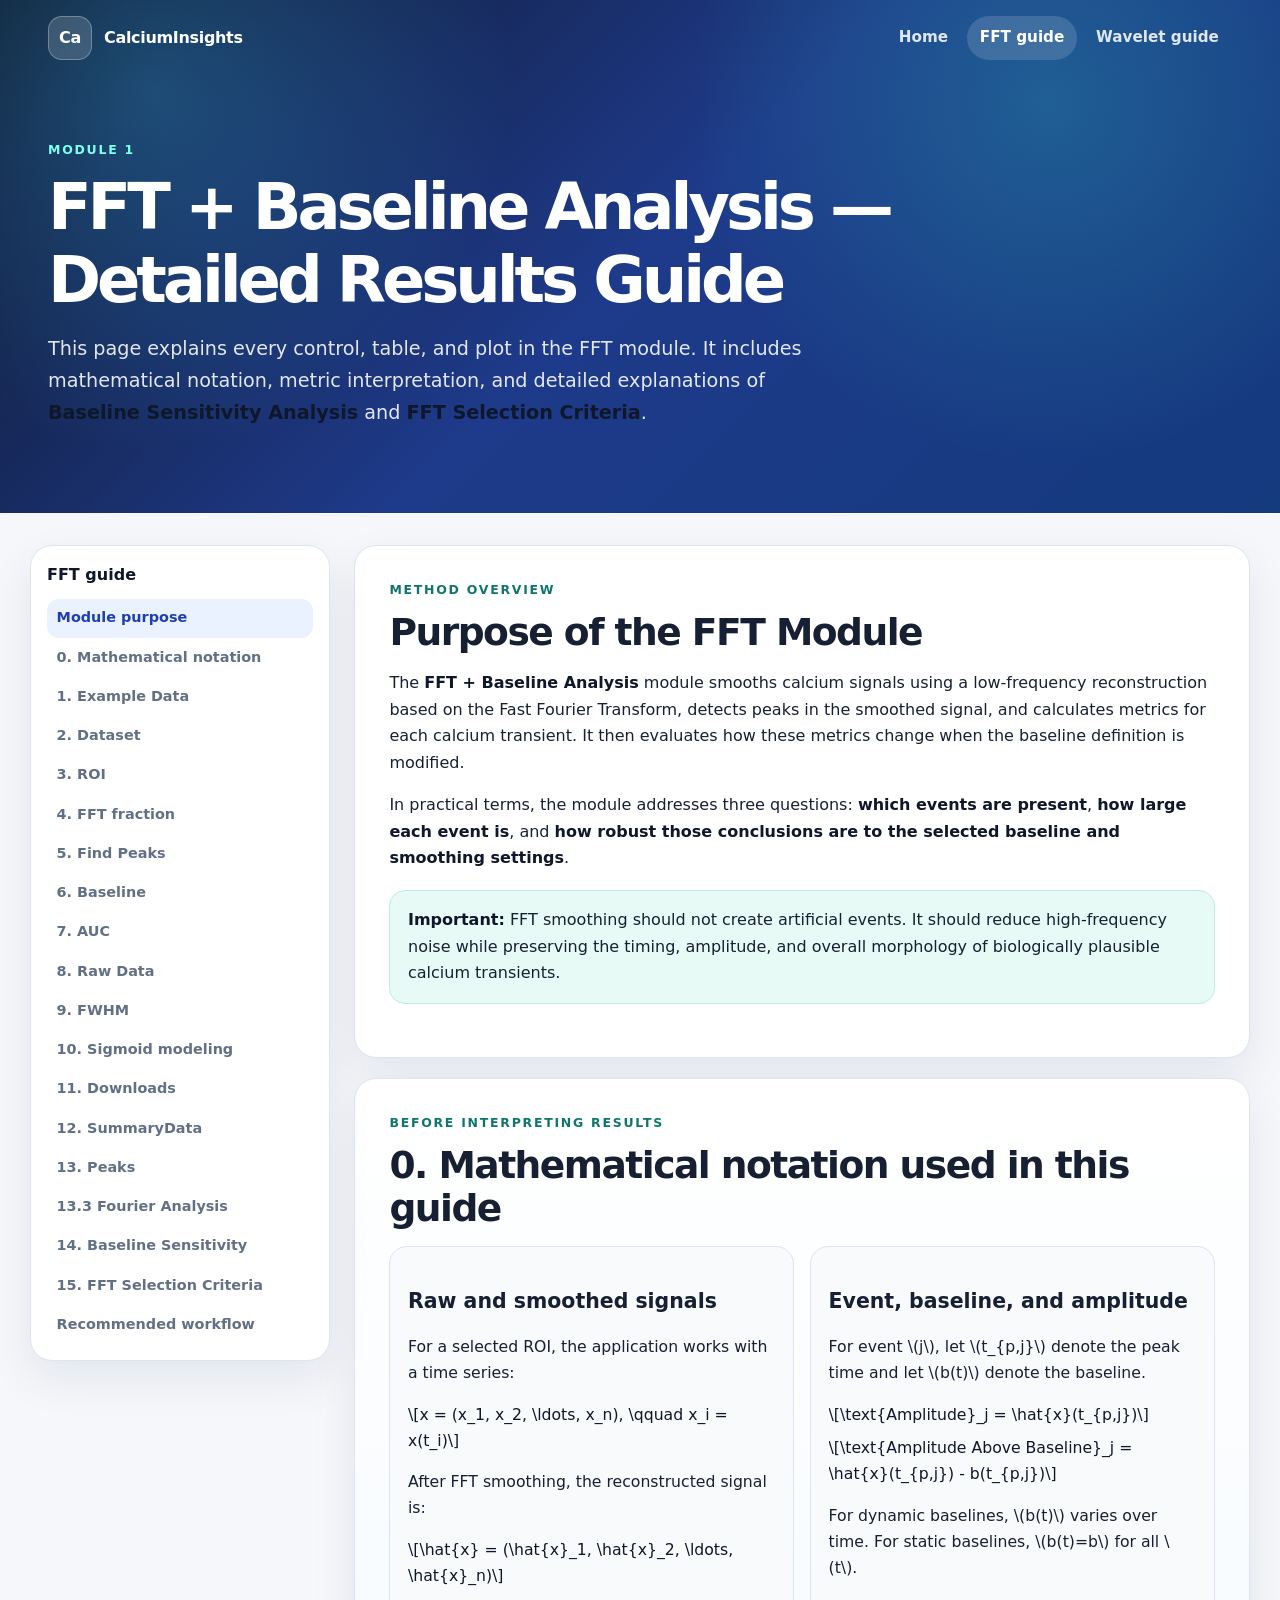
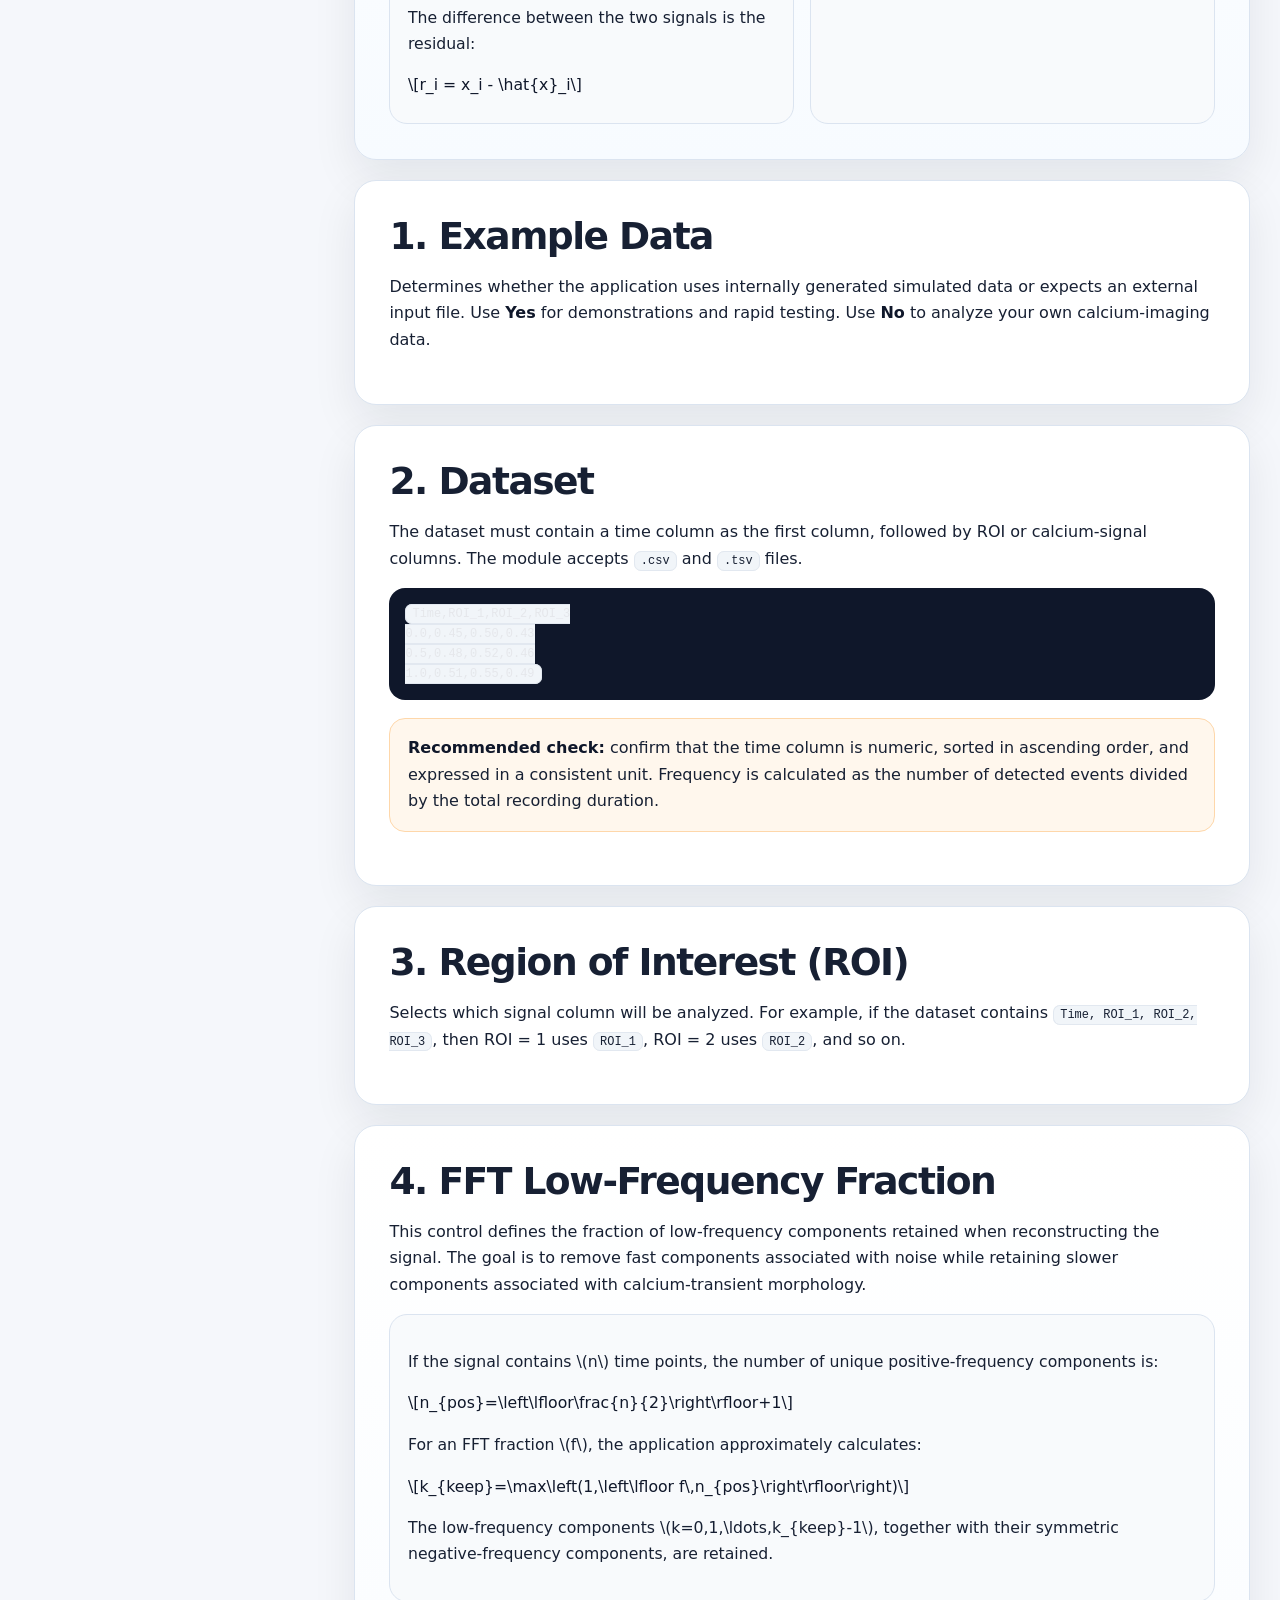
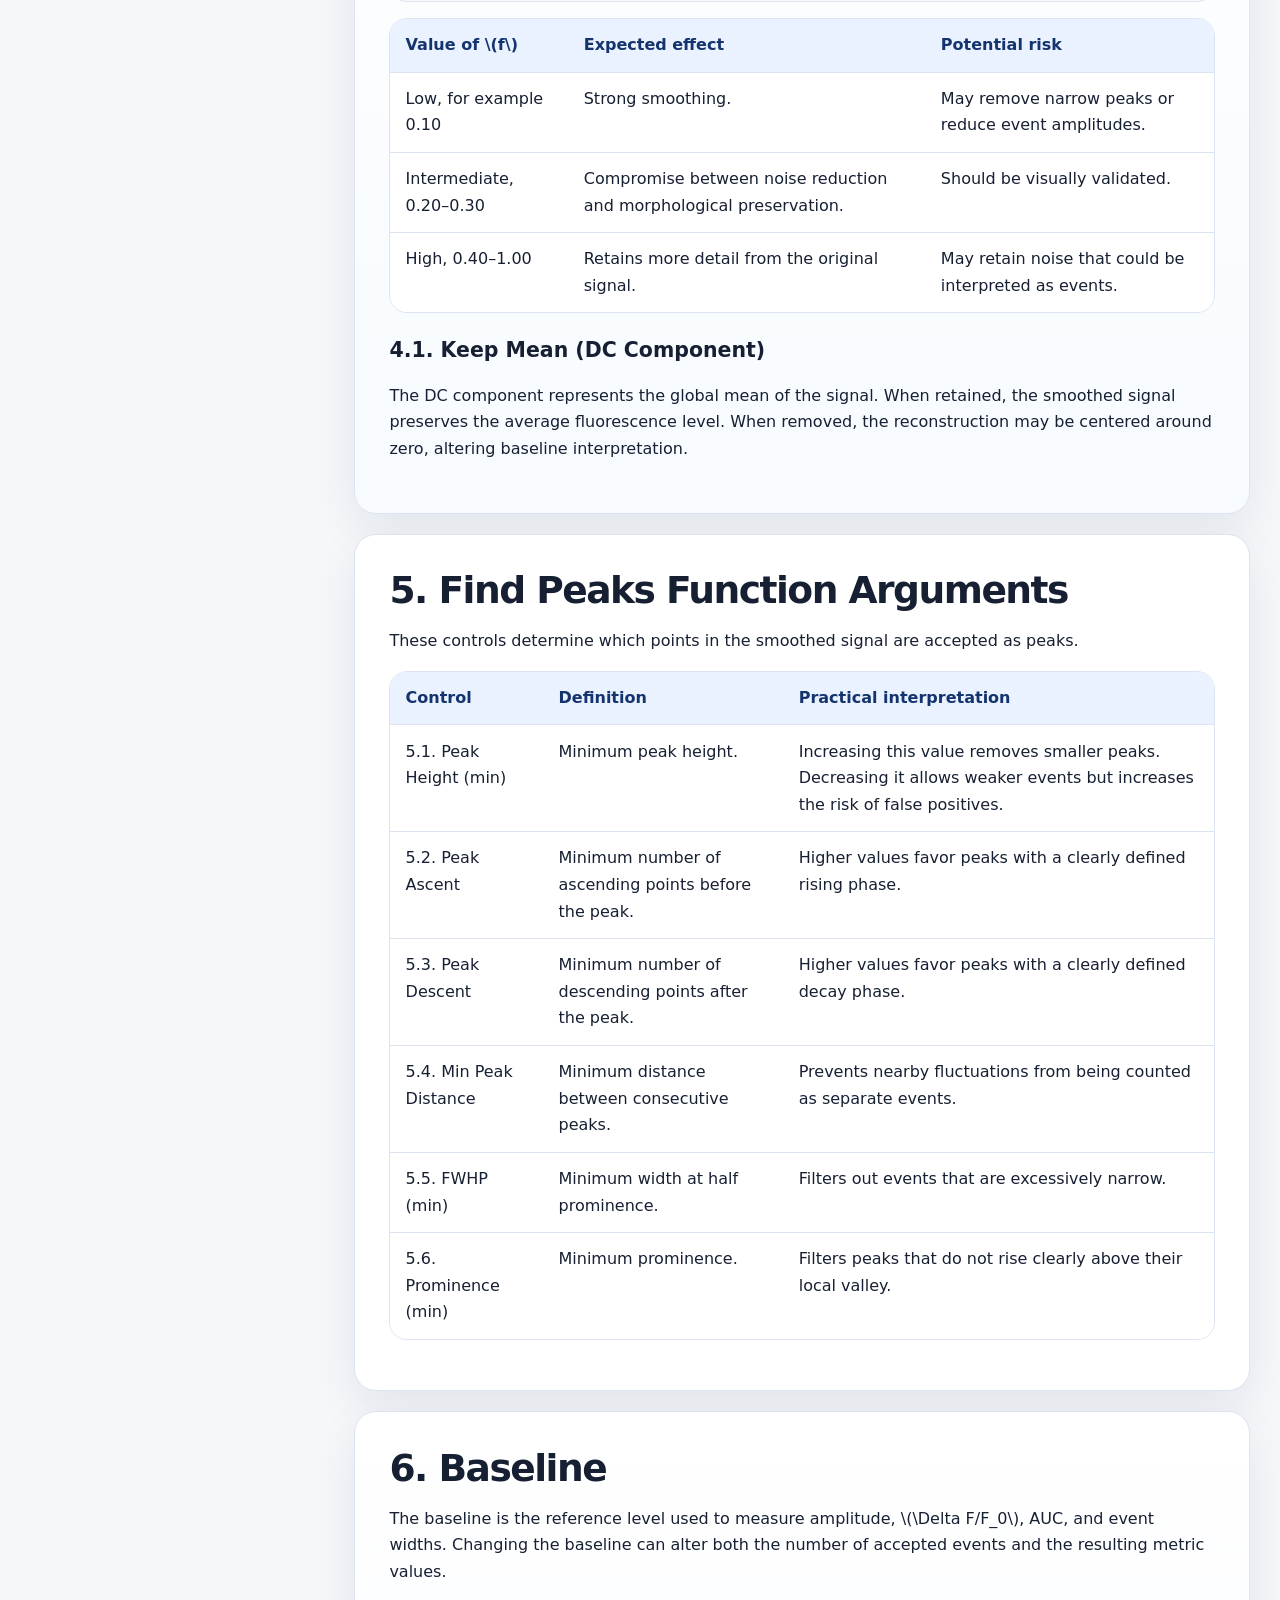
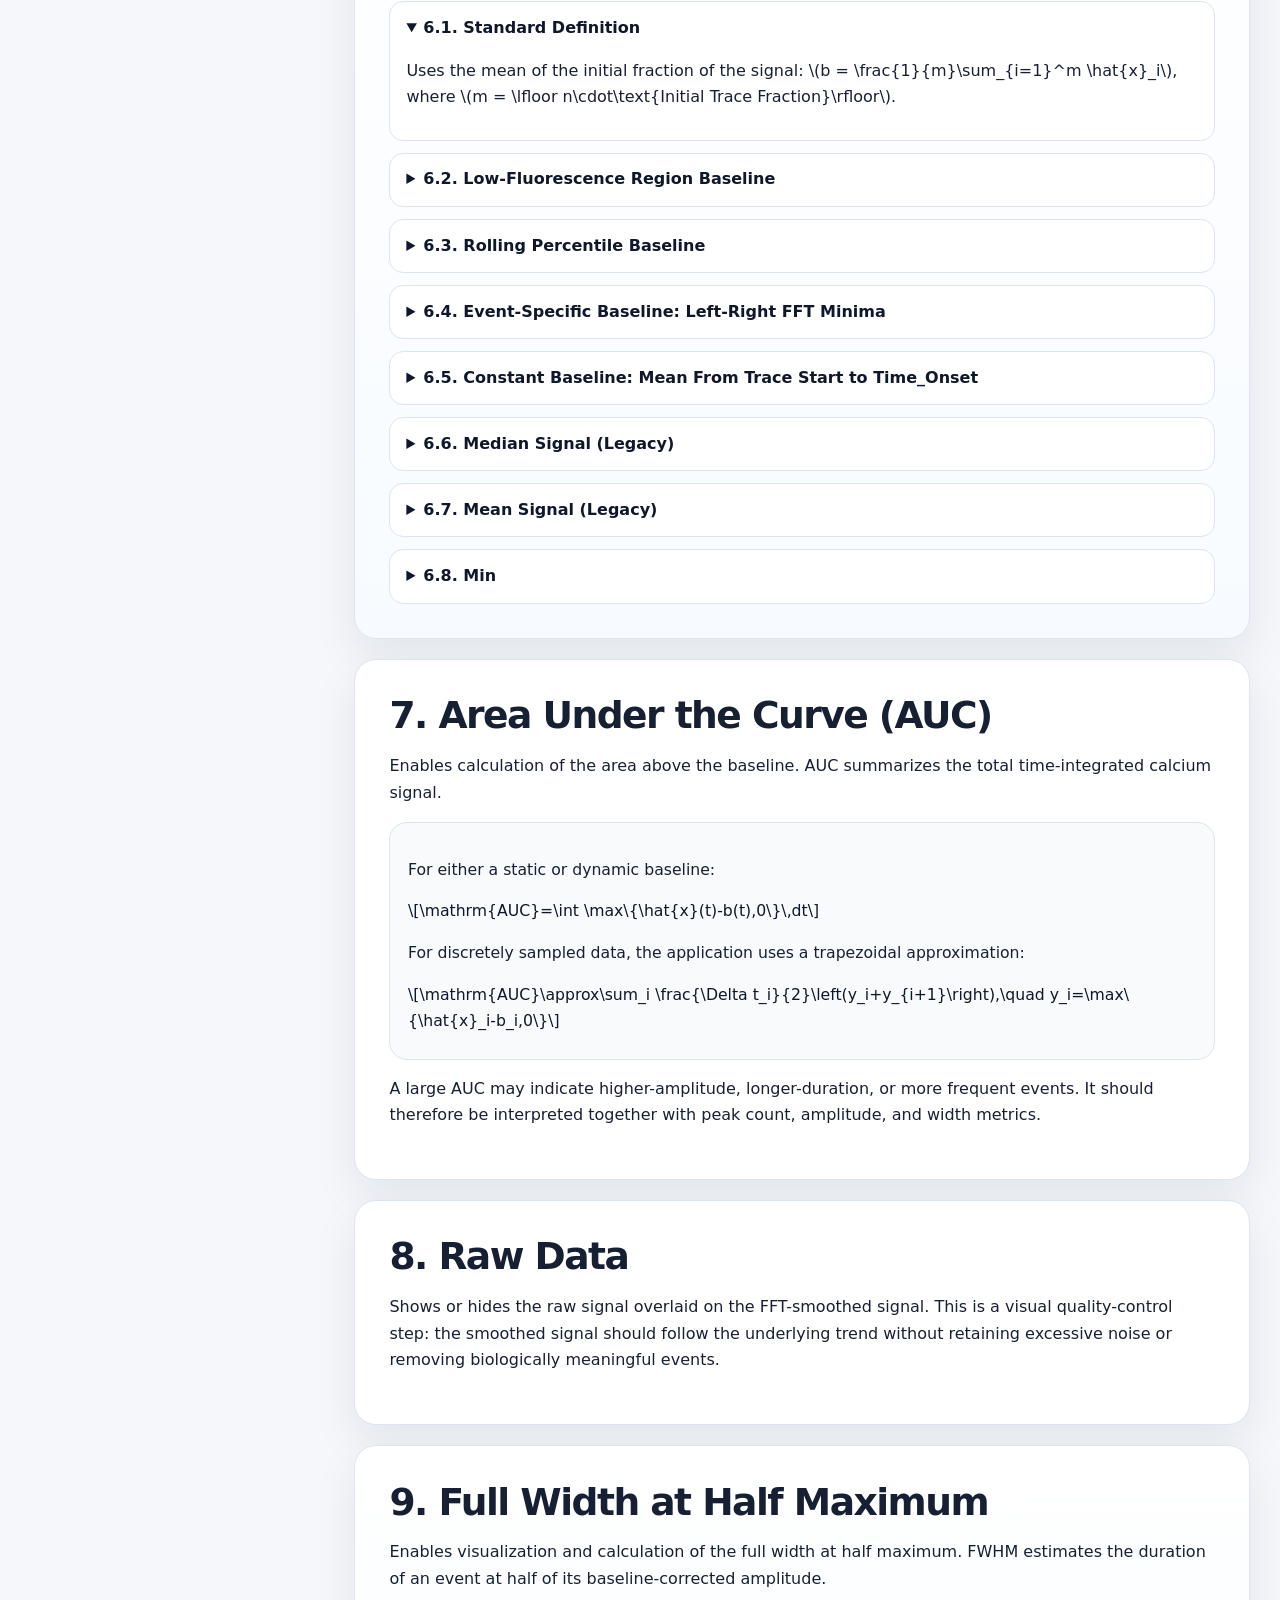
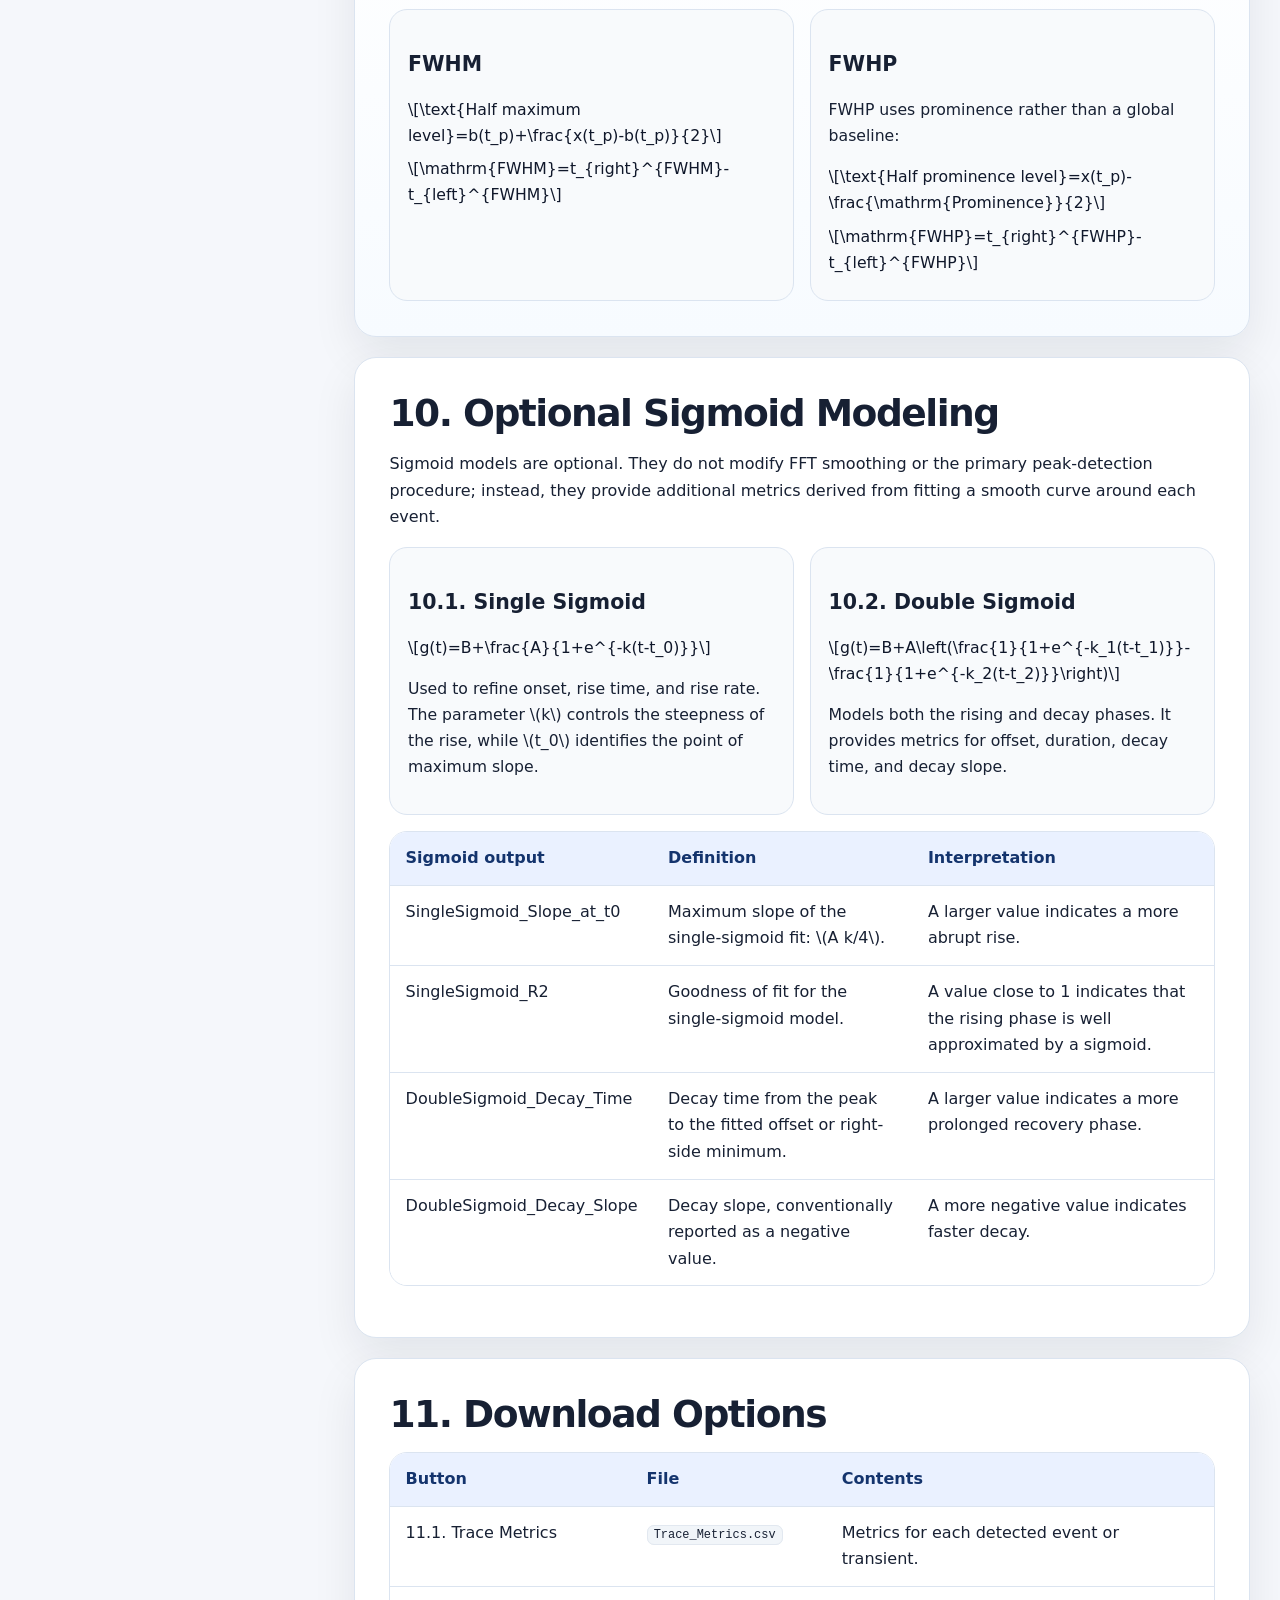
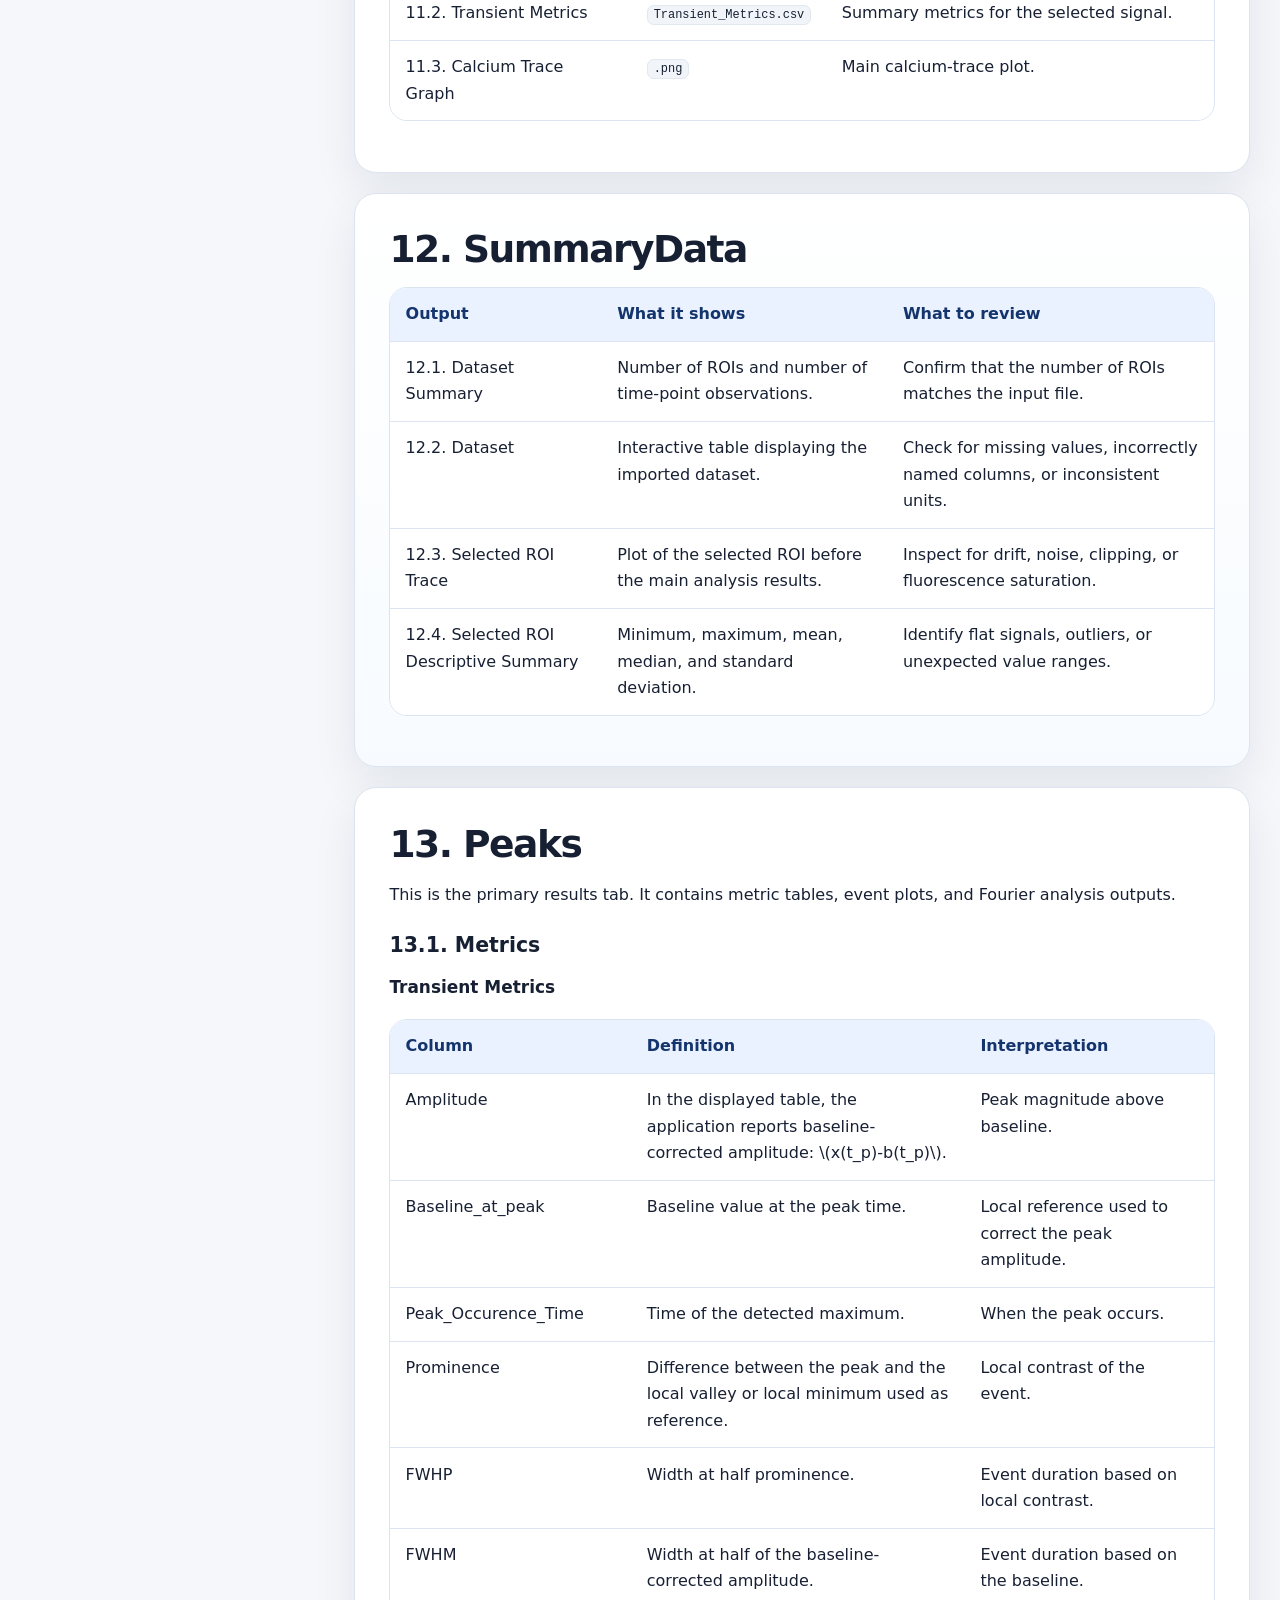
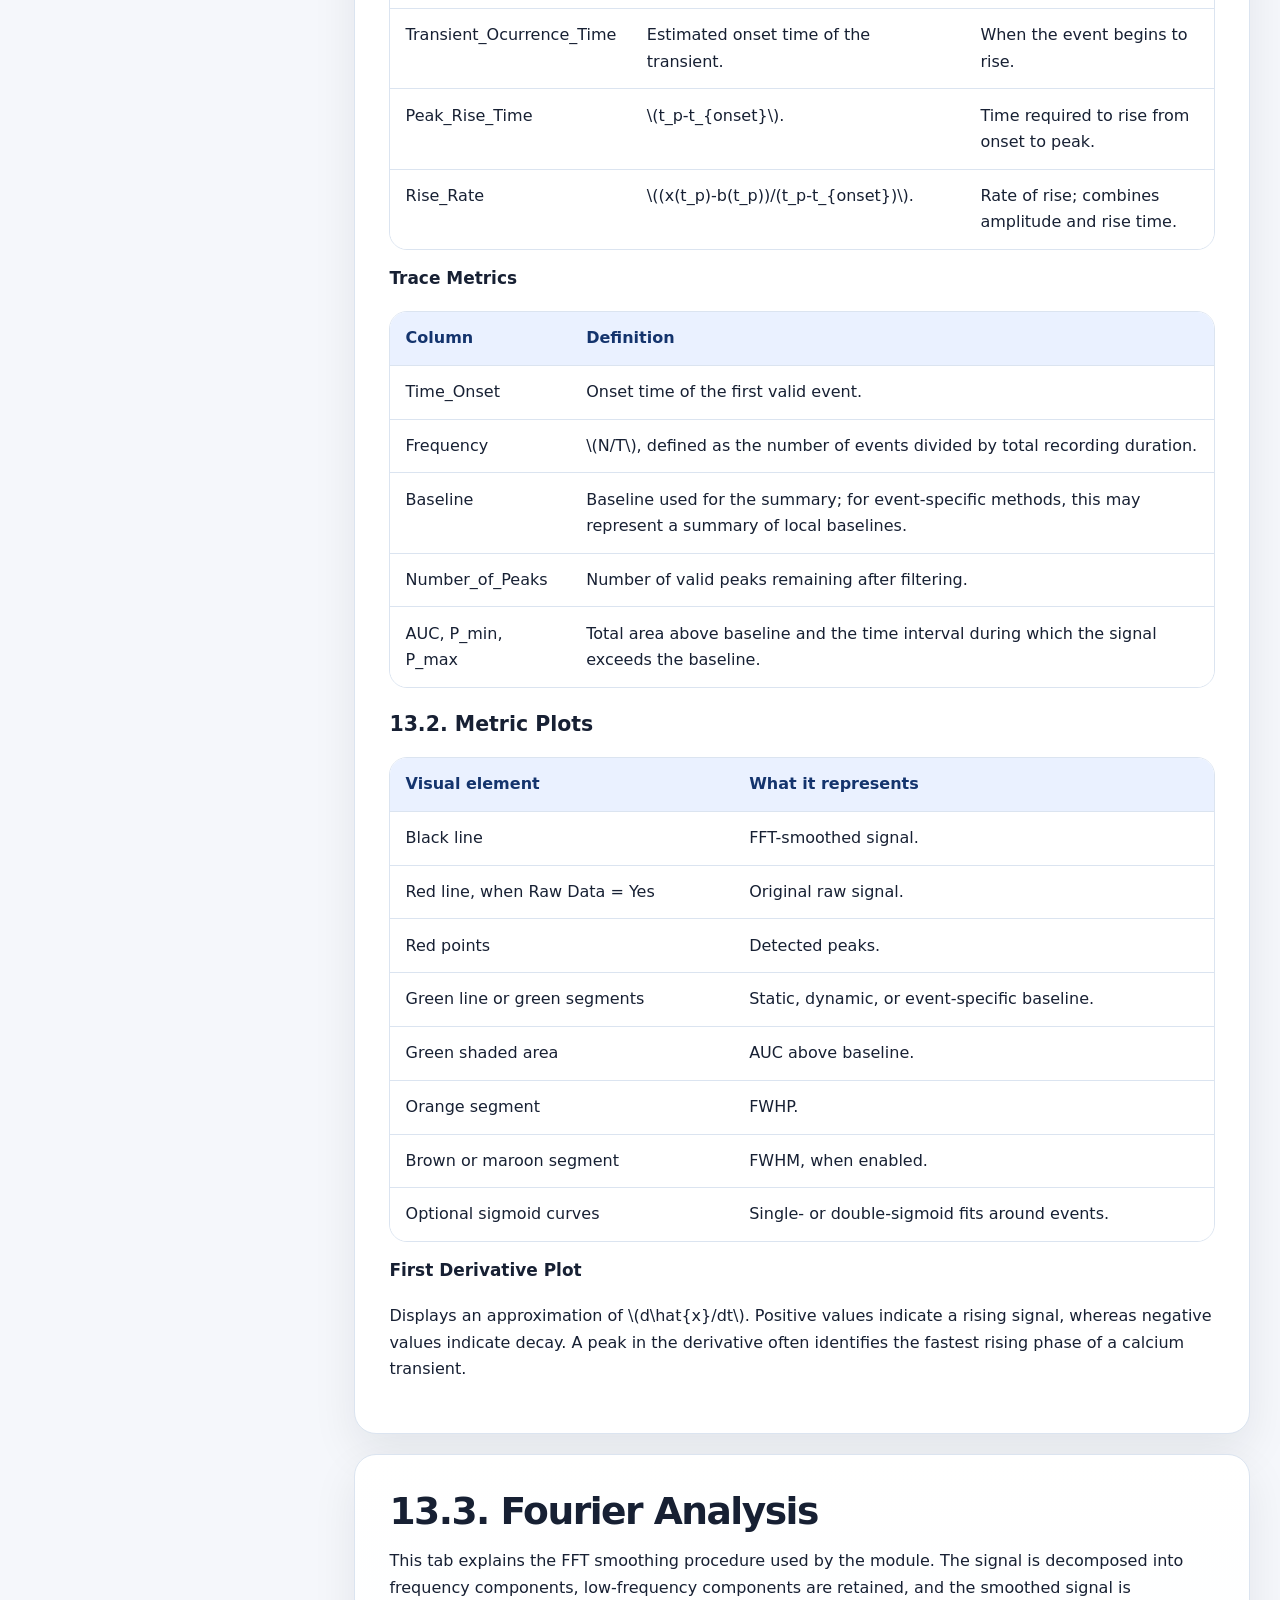
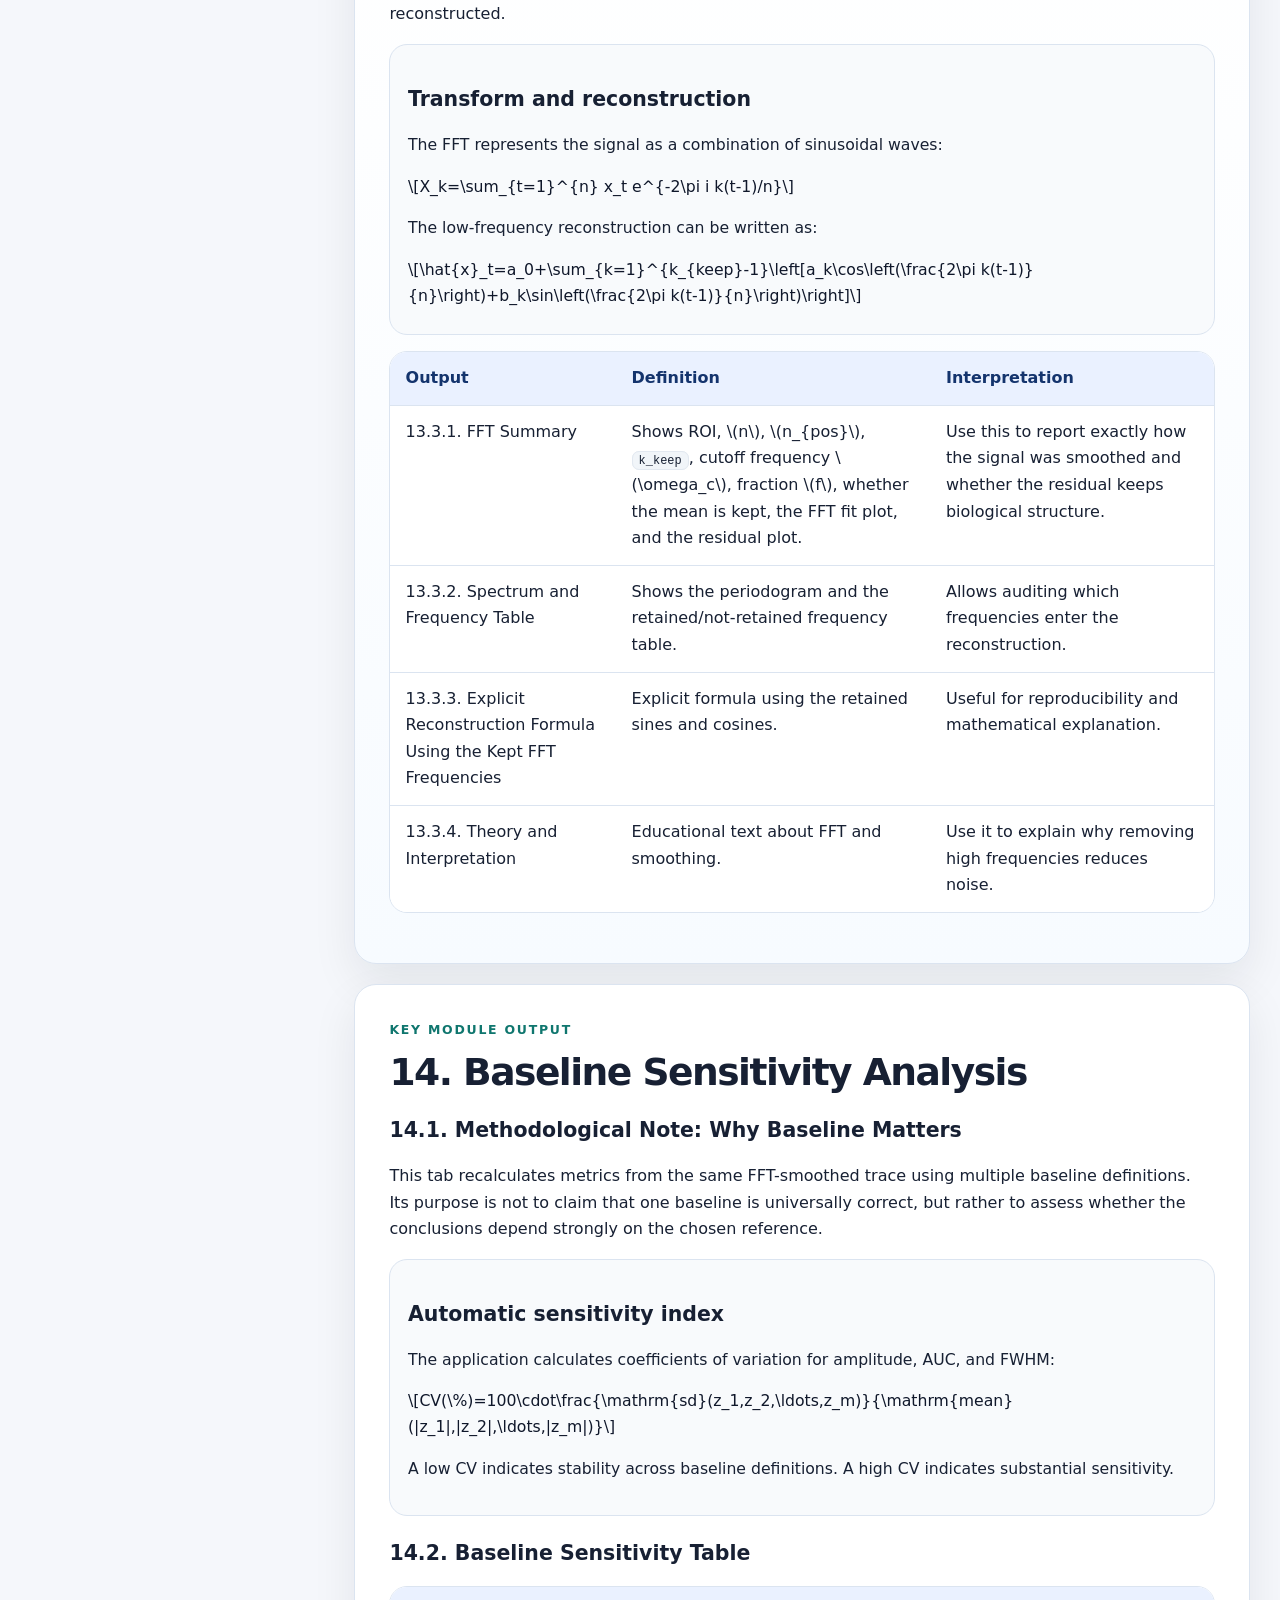
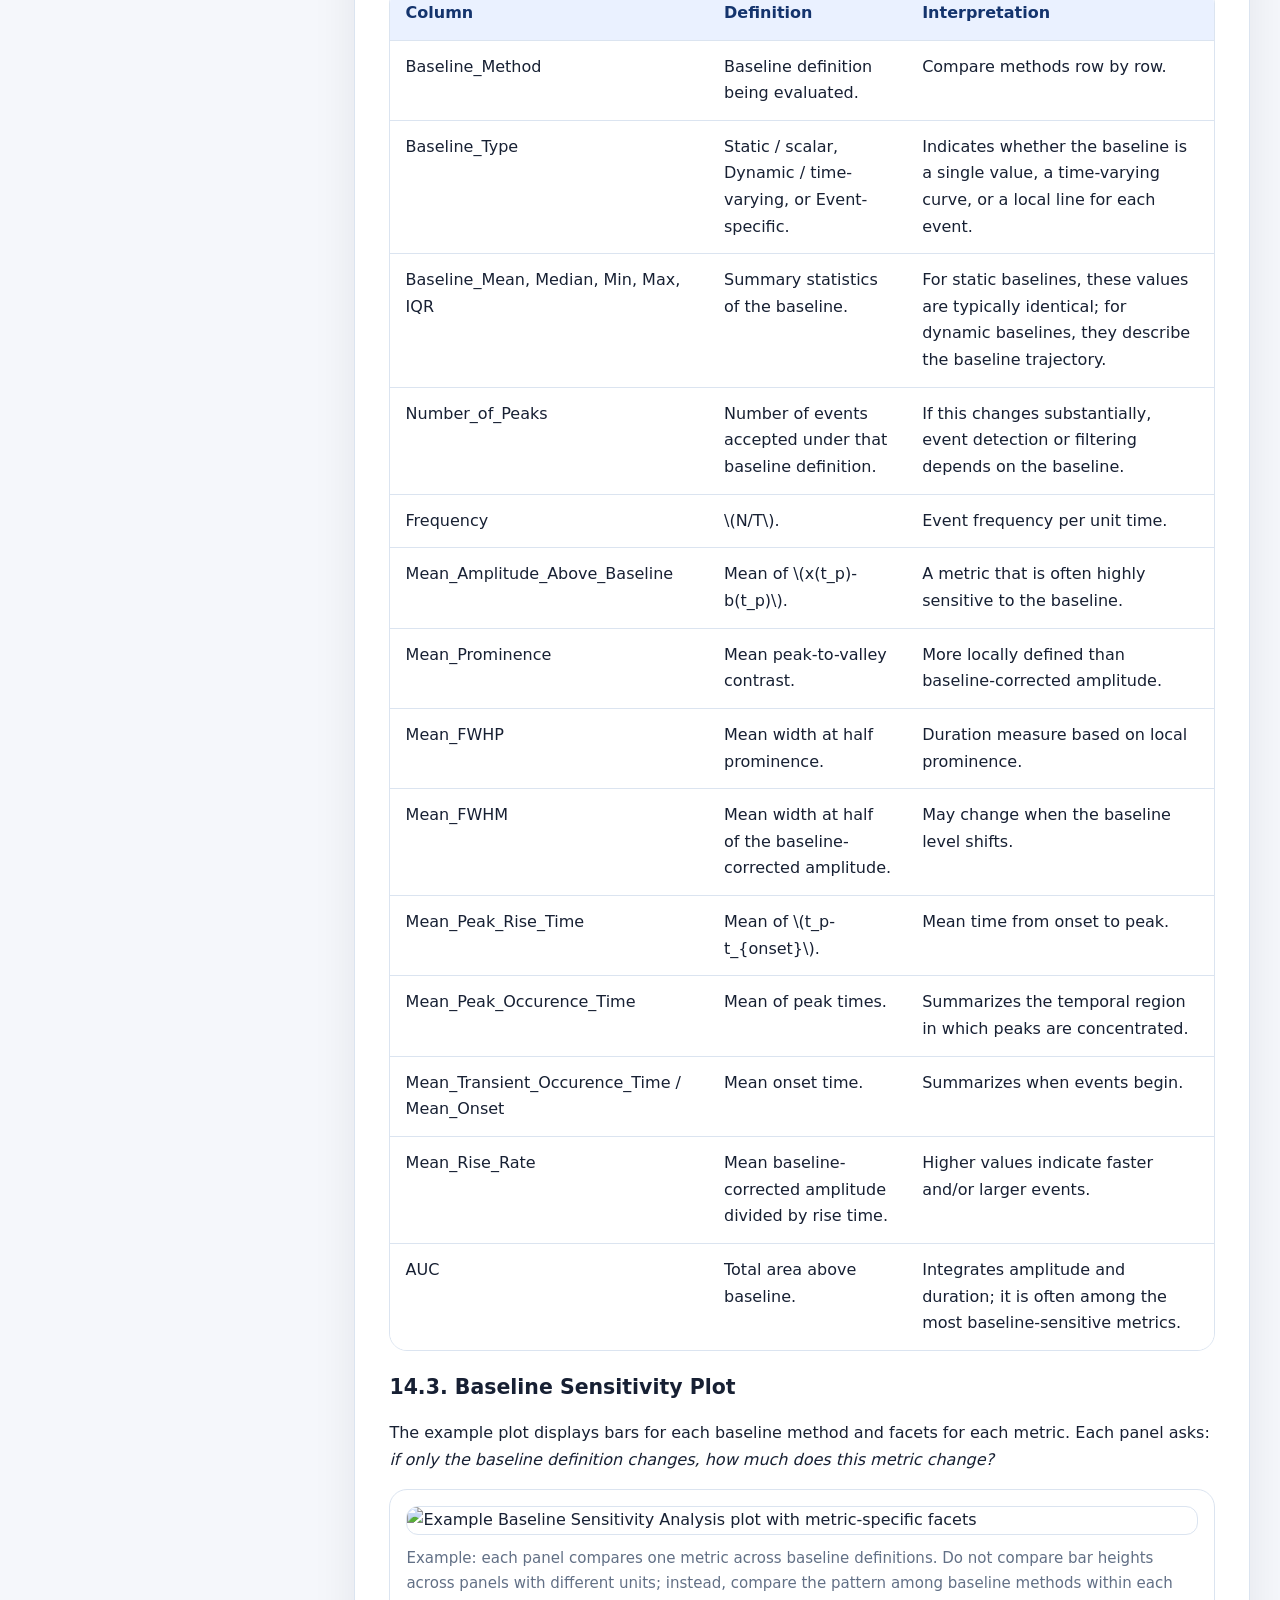
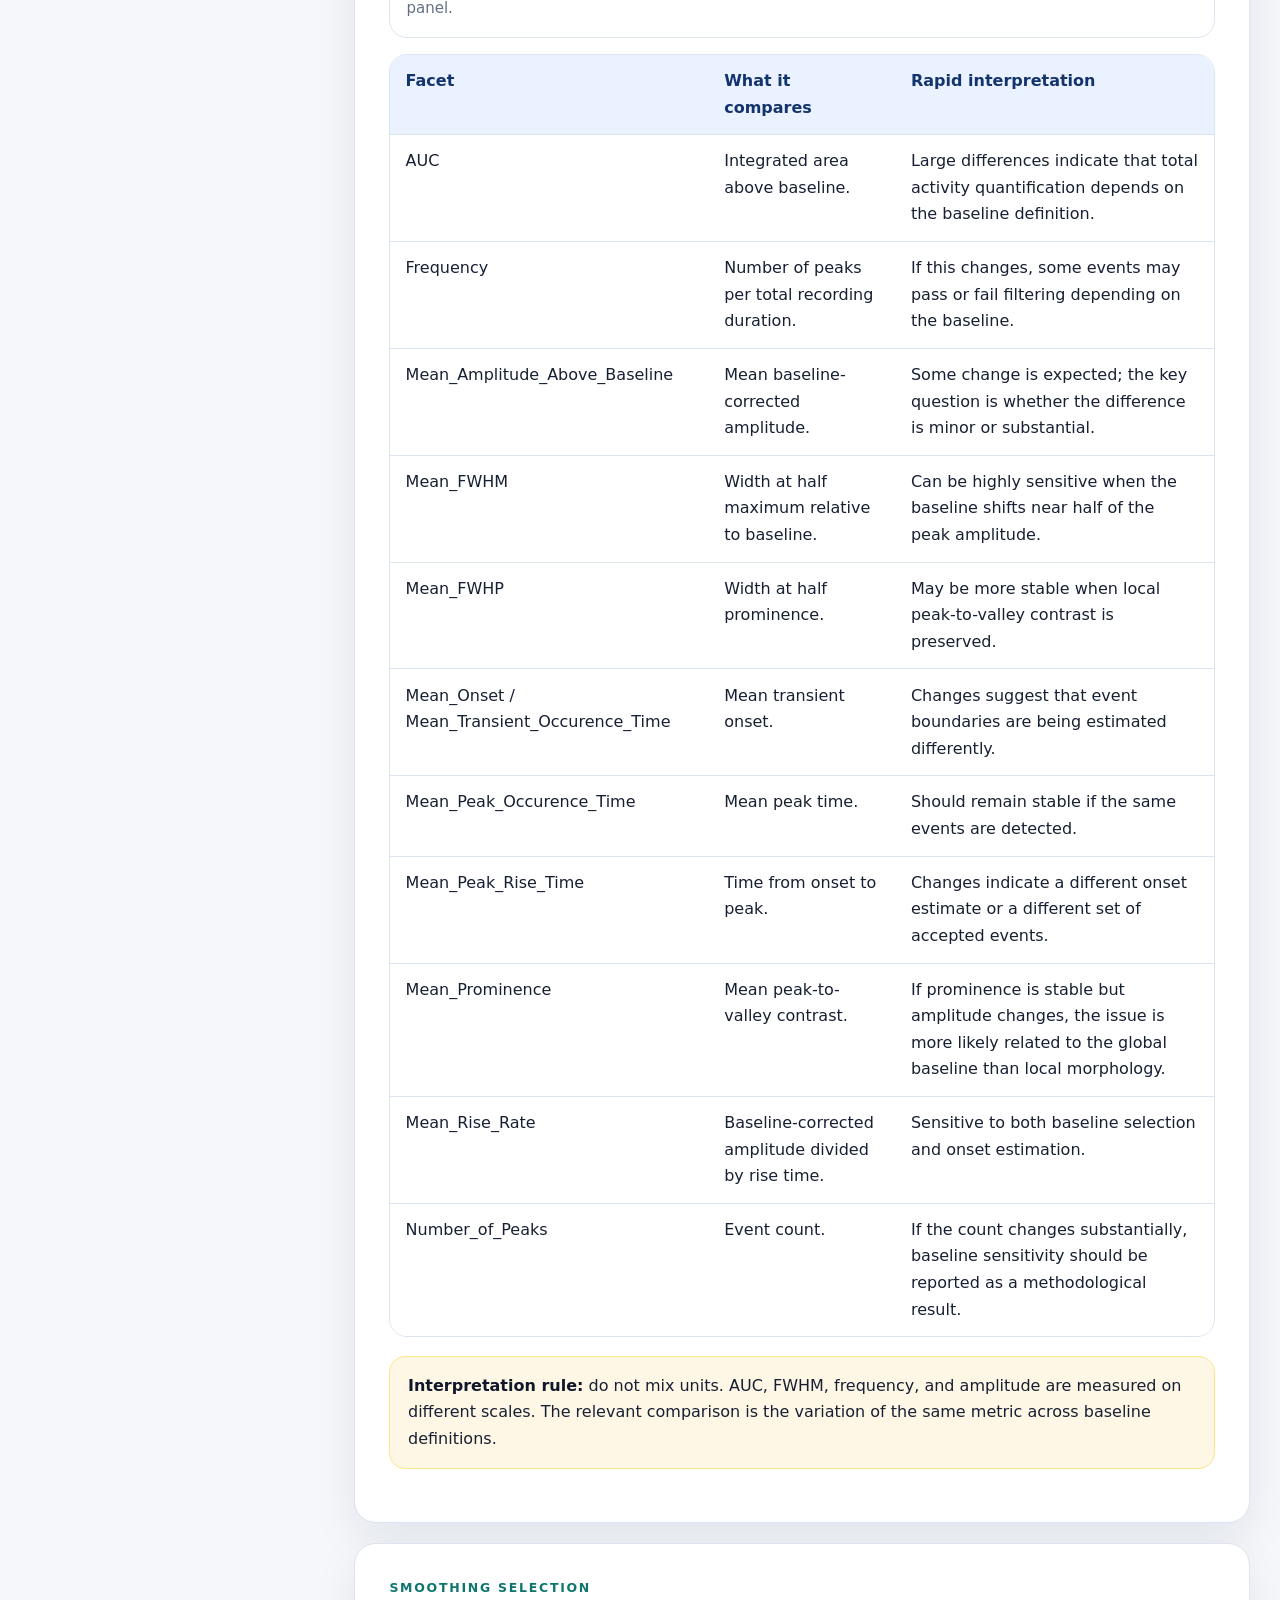
==== commit 4b51a0df: "Update fft-guide-english-version.html" ====
--- a/fft-guide-english-version.html
+++ b/fft-guide-english-version.html
@@ -107,7 +107,7 @@
 <section class="section" id="s2">
 <h2>2. Dataset</h2>
 <p>
-          The dataset must contain a time column as the first column, followed by ROI or calcium-signal columns. The module accepts <code>.csv</code>, <code>.tsv</code>, and <code>.json</code> files.
+          The dataset must contain a time column as the first column, followed by ROI or calcium-signal columns. The module accepts <code>.csv</code> and <code>.tsv</code> files.
         </p>
 <pre><code>Time,ROI_1,ROI_2,ROI_3
 0.0,0.45,0.50,0.43
@@ -526,4 +526,4 @@
 </footer>
 <script src="script.js"></script>
 </body>
-</html>+</html>
